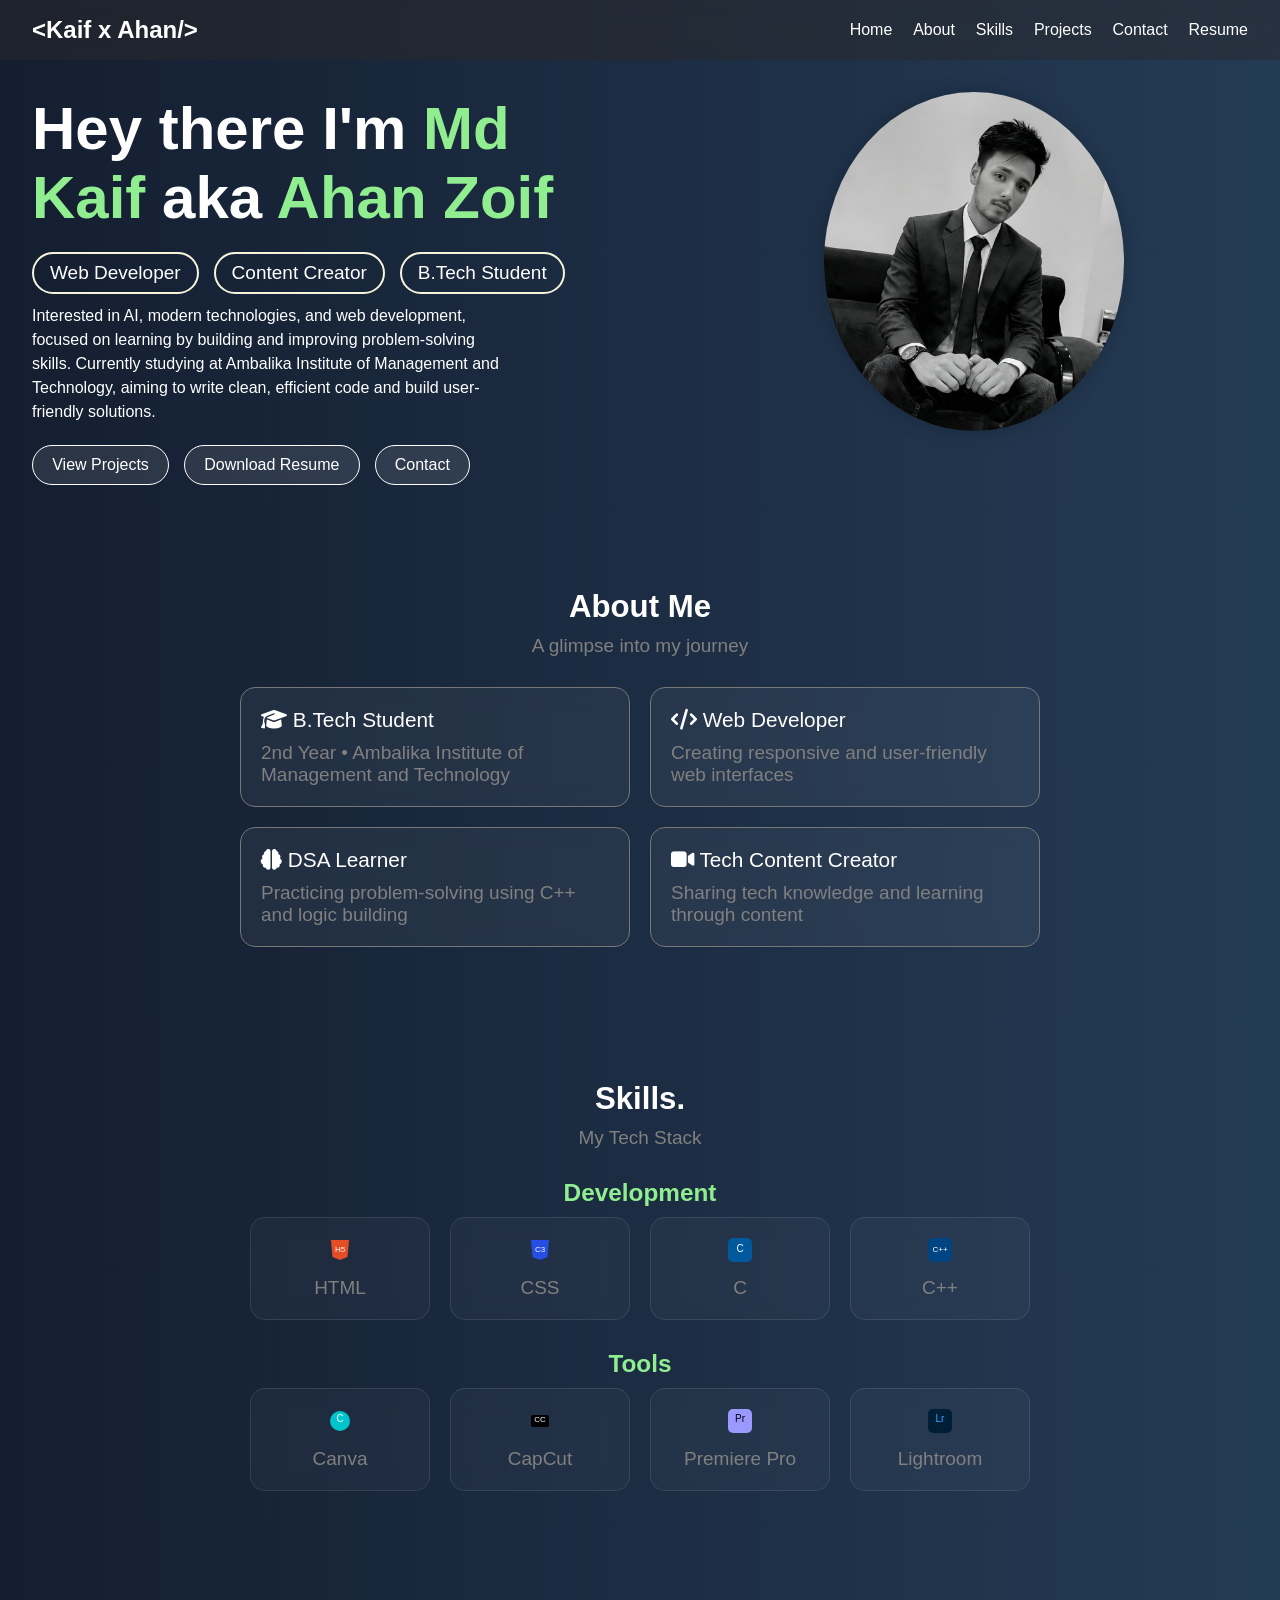
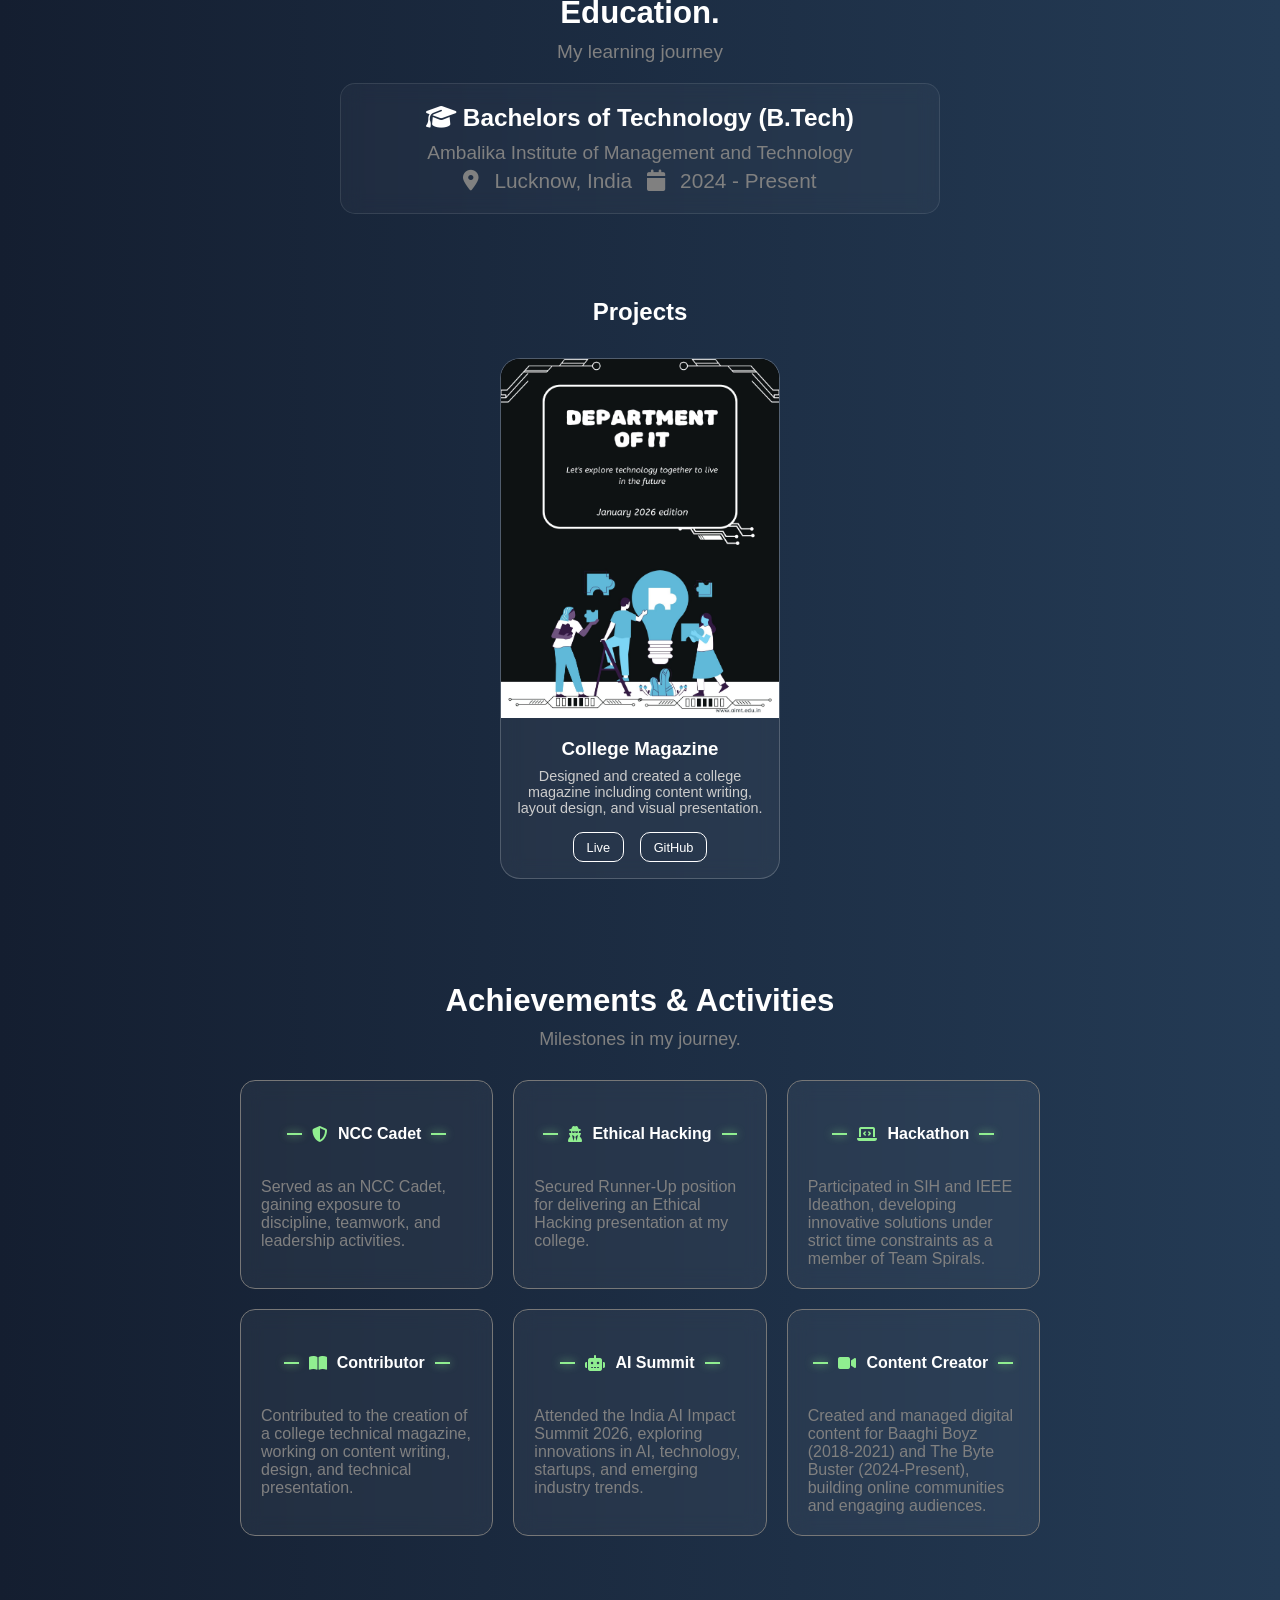
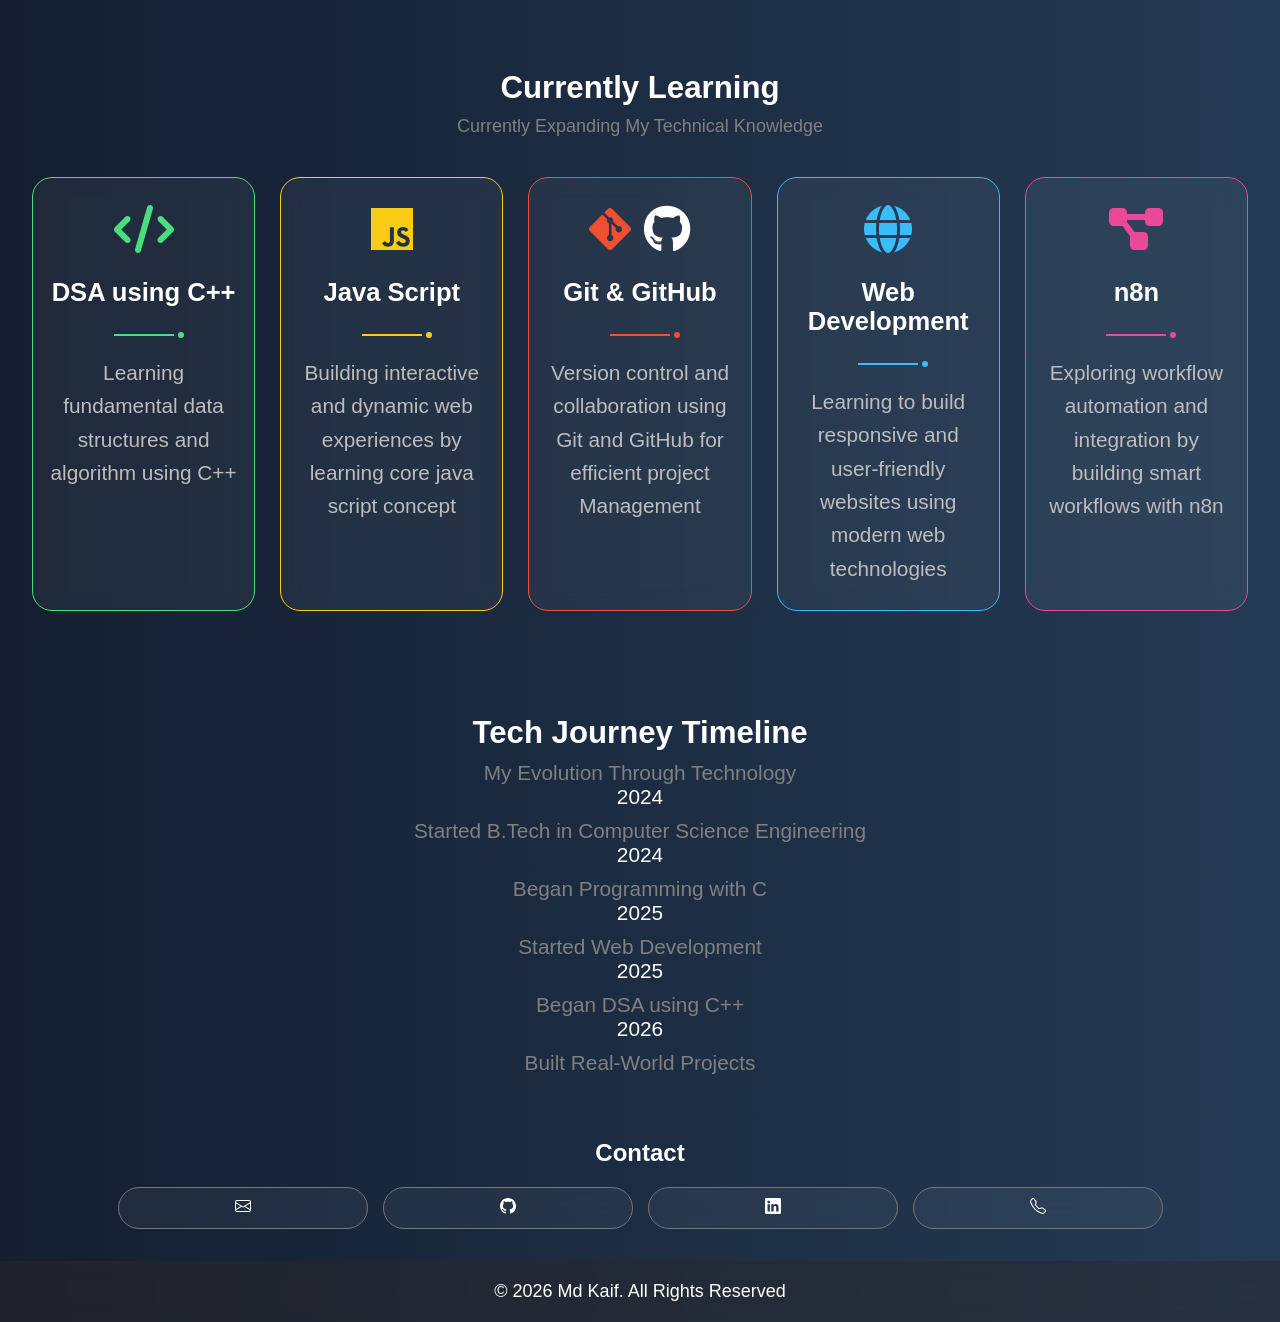
==== portfolio.html @ 7ea794c8 "Add tech journey timeline feature" ====
<!doctype html>
<html lang="en">
  <head>
    <meta charset="UTF-8" />
    <meta name="viewport" content="width=device-width, initial-scale=1.0" />
    <title>My Protfolio</title>
    <link rel="stylesheet" href="portfolio.css" />
    <link
      rel="stylesheet"
      href="https://cdnjs.cloudflare.com/ajax/libs/font-awesome/6.5.0/css/all.min.css"
    />
  </head>
  <body>
    <!-- Header -->
    <header>
      <nav>
        <div class="nav_left">
         <h1>&lt;Kaif x Ahan/&gt;</h1>
        </div>

        <div class="nav_right">
          <a href="#">Home</a>
          <a href="#about">About</a>
          <a href="#skill">Skills</a>
          <a href="#projects">Projects</a>
          <!-- <a href="#certificate">Certification</a> -->
          <a href="#contact">Contact</a>
          <a href="assets/resume.pdf" download="Md_Kaif_Resume">Resume</a>
        </div>
      </nav>
    </header>

    <main>
      <section class="name">
        <div class="leftSection">
          <h1>Hey there I'm <span>Md Kaif</span> aka <span>Ahan Zoif</span></h1>

          <ul class="intrest">
            <li>Web Developer</li>
            <li>
              <a href="https://www.youtube.com/@thebytebusteryt"
                >Content Creator</a
              >
            </li>
            <li><a href="https://www.aimt.edu.in/">B.Tech Student</a></li>
          </ul>

          <p class="summary">
            Interested in AI, modern technologies, and web development, focused
            on learning by building and improving problem-solving skills.
            Currently studying at Ambalika Institute of Management and
            Technology, aiming to write clean, efficient code and build
            user-friendly solutions.
          </p>
        </div>

        <div class="rightSection">
          <img src="assets/profile.jpeg" alt="Md Kaif aka Ahan Zoif" />
        </div>

        <div class="buttonGroup">
          <a href="#projects" class="namebutton">View Projects</a>
          <a
            href="assets/resume.pdf"
            download="Md_Kaif_Resume"
            class="resumebutton"
            >Download Resume</a
          >
          <a href="#contact" class="contactButton">Contact</a>
        </div>
      </section>
    </main>

    <!-- About-->
    <section id="about" class="about">
      <h2>About Me</h2>
      <p>A glimpse into my journey</p>

      <div class="aboutGrid">
        <div class="aboutCard">
          <i class="fas fa-graduation-cap"></i>
          B.Tech Student
          <p>2nd Year • Ambalika Institute of Management and Technology</p>
        </div>
        <div class="aboutCard">
          <i class="fas fa-code"></i>
          Web Developer
          <p>Creating responsive and user-friendly web interfaces</p>
        </div>
        <div class="aboutCard">
          <i class="fas fa-brain"></i>
          DSA Learner
          <p>Practicing problem-solving using C++ and logic building</p>
        </div>
        <div class="aboutCard">
          <i class="fas fa-video"></i>
          Tech Content Creator
          <p>Sharing tech knowledge and learning through content</p>
        </div>
      </div>
    </section>

    <!-- Skills -->
    <section id="skill" class="skill">
      <h2>Skills.</h2>
      <p>My Tech Stack</p>
      <!-- Development -->
      <div class="skillCategory">
        <h3>Development</h3>

        <div class="skill_Container">
          <div class="skillCard">
            <div class="icon">
              <!-- HTML -->
              <svg viewBox="0 0 24 24" width="24" height="24" fill="#E44D26">
                <path d="M3 2l1.5 17L12 22l7.5-3L21 2H3z" />
                <text
                  x="50%"
                  y="60%"
                  text-anchor="middle"
                  fill="white"
                  font-size="8"
                >
                  H5
                </text>
              </svg>
            </div>
            <p>HTML</p>
          </div>
          <div class="skillCard">
            <div class="icon">
              <!-- CSS -->
              <svg viewBox="0 0 24 24" width="24" height="24" fill="#264DE4">
                <path d="M3 2l1.5 17L12 22l7.5-3L21 2H3z" />
                <text
                  x="50%"
                  y="60%"
                  text-anchor="middle"
                  fill="white"
                  font-size="8"
                >
                  C3
                </text>
              </svg>
            </div>
            <p>CSS</p>
          </div>
          <div class="skillCard">
            <div class="icon">
              <!-- C -->
              <svg viewBox="0 0 24 24" width="24" height="24" fill="#00599C">
                <rect width="24" height="24" rx="5" />
                <text
                  x="50%"
                  y="60%"
                  text-anchor="middle"
                  fill="white"
                  font-size="10"
                >
                  C
                </text>
              </svg>
            </div>
            <p>C</p>
          </div>
          <div class="skillCard">
            <div class="icon">
              <!-- C++ -->
              <svg viewBox="0 0 24 24" width="24" height="24" fill="#004482">
                <rect width="24" height="24" rx="5" />
                <text
                  x="50%"
                  y="60%"
                  text-anchor="middle"
                  fill="white"
                  font-size="8"
                >
                  C++
                </text>
              </svg>
            </div>
            <p>C++</p>
          </div>
        </div>
      </div>

      <!-- Tools -->
      <div class="skillCategory">
        <h3>Tools</h3>
        <div class="skill_Container">
          <div class="skillCard">
            <div class="icon">
              <svg width="24" height="24" viewBox="0 0 24 24" fill="#00C4CC">
                <circle cx="12" cy="12" r="10" />
                <text
                  x="50%"
                  y="55%"
                  text-anchor="middle"
                  fill="white"
                  font-size="10"
                  font-family="Arial"
                >
                  C
                </text>
              </svg>
            </div>
            <p>Canva</p>
          </div>
          <div class="skillCard">
            <div class="icon">
              <svg width="24" height="24" viewBox="0 0 24 24" fill="black">
                <rect x="3" y="6" width="18" height="12" rx="2" />
                <text
                  x="50%"
                  y="55%"
                  text-anchor="middle"
                  fill="white"
                  font-size="8"
                >
                  CC
                </text>
              </svg>
            </div>
            <p>CapCut</p>
          </div>
          <div class="skillCard">
            <div class="icon">
              <svg width="24" height="24" viewBox="0 0 24 24" fill="#9999FF">
                <rect width="24" height="24" rx="5" />
                <text
                  x="50%"
                  y="55%"
                  text-anchor="middle"
                  fill="#000"
                  font-size="10"
                >
                  Pr
                </text>
              </svg>
            </div>
            <p>Premiere Pro</p>
          </div>
          <div class="skillCard">
            <div class="icon">
              <svg width="24" height="24" viewBox="0 0 24 24" fill="#001E36">
                <rect width="24" height="24" rx="5" />
                <text
                  x="50%"
                  y="55%"
                  text-anchor="middle"
                  fill="#31A8FF"
                  font-size="10"
                >
                  Lr
                </text>
              </svg>
            </div>
            <p>Lightroom</p>
          </div>
        </div>
      </div>
    </section>

    <!-- Education -->
    <section class="education">
      <h2>Education.</h2>
      <p>My learning journey</p>

      <div class="educationCard">
        <h3>
          <i class="fas fa-graduation-cap"></i> Bachelors of Technology (B.Tech)
        </h3>
        <p>Ambalika Institute of Management and Technology</p>
        <div class="details">
          <i class="fa-solid fa-location-dot"></i> Lucknow, India
          <i class="fa-solid fa-calendar"></i> 2024 - Present
        </div>
      </div>
    </section>

    <!-- Projects -->
    <section id="projects" class="projects">
      <h2>Projects</h2>

      <!-- Project 1 start here.... -->

      <div class="projects_container">
        <div class="project_card">
          <a
            href="https://www.aimt.edu.in/wp-content/uploads/2026/02/tech-it-jan-2026.pdf"
            target="_blank"
          >
            <img src="assets/project1.jpg" alt="project" />
          </a>

          <div class="project_content">
            <h3>College Magazine</h3>

            <p>
              Designed and created a college magazine including content writing,
              layout design, and visual presentation.
            </p>

            <div class="project_buttons">
              <a
                href="https://www.aimt.edu.in/wp-content/uploads/2026/02/tech-it-jan-2026.pdf"
                target="_blank"
                >Live</a
              >
              <a
                href="https://github.com/ahanzoif/it-technical-magazine-jan-2026"
                target="_blank"
                >GitHub</a
              >
            </div>
          </div>
        </div>
      </div>
      <!-- Project 1 end here.... -->
    </section>

    <!-- <section id="certificate" class="certificate"></section> -->

    <!-- Achievements -->
    <section class="achievement">
      <h2>Achievements & Activities</h2>
      <p class="subheading">Milestones in my journey.</p>
      <div class="achievements_grid">
        <div class="achievement_card">
          <div class="achievement_title">
            <i class="fas fa-shield-alt"></i> NCC Cadet
          </div>
          <p>
            Served as an NCC Cadet, gaining exposure to discipline, teamwork,
            and leadership activities.
          </p>
        </div>
        <div class="achievement_card">
          <div class="achievement_title">
            <i class="fas fa-user-secret"></i> Ethical Hacking
          </div>
          <p>
            Secured Runner-Up position for delivering an Ethical Hacking
            presentation at my college.
          </p>
        </div>
        <div class="achievement_card">
          <div class="achievement_title">
            <i class="fas fa-laptop-code"></i> Hackathon
          </div>
          <p>
            Participated in SIH and IEEE Ideathon, developing innovative
            solutions under strict time constraints as a member of Team Spirals.
          </p>
        </div>
        <div class="achievement_card">
          <div class="achievement_title">
            <i class="fas fa-book-open"></i> Contributor
          </div>
          <p>
            Contributed to the creation of a college technical magazine, working
            on content writing, design, and technical presentation.
          </p>
        </div>
        <div class="achievement_card">
          <div class="achievement_title">
            <i class="fas fa-robot"></i> AI Summit
          </div>
          <p>
            Attended the India AI Impact Summit 2026, exploring innovations in
            AI, technology, startups, and emerging industry trends.
          </p>
        </div>
        <div class="achievement_card">
          <div class="achievement_title">
            <i class="fas fa-video"></i> Content Creator
          </div>
          <p>
            Created and managed digital content for Baaghi Boyz (2018-2021) and
            The Byte Buster (2024-Present), building online communities and
            engaging audiences.
          </p>
        </div>
      </div>
    </section>

    <!-- Currently Learning -->
    <section class="currently_learning">
      <h2>Currently Learning</h2>
      <p class="learning">Currently Expanding My Technical Knowledge</p>
      <div class="learning_grid">
        <div class="learning_card cpp">
          <div class="learning_icon cpp">
            <i class="fa-solid fa-code"></i>
          </div>
          <h3>DSA using C++</h3>
          <div class="title_line"></div>
          <p>Learning fundamental data structures and algorithm using C++</p>
        </div>

        <div class="learning_card javascript">
          <div class="learning_icon javascript">
            <i class="fa-brands fa-js"></i>
          </div>
          <h3>Java Script</h3>
          <div class="title_line"></div>
          <p>
            Building interactive and dynamic web experiences by learning core
            java script concept
          </p>
        </div>

        <div class="learning_card git">
          <div class="learning_icon git">
            <i class="fa-brands fa-git-alt"></i>
            <i class="fa-brands fa-github"></i>
          </div>
          <h3>Git & GitHub</h3>
          <div class="title_line"></div>
          <p>
            Version control and collaboration using Git and GitHub for efficient
            project Management
          </p>
        </div>

        <div class="learning_card web">
          <div class="learning_icon web">
            <i class="fa-solid fa-globe"></i>
          </div>
          <h3>Web Development</h3>
          <div class="title_line"></div>
          <p>
            Learning to build responsive and user-friendly websites using modern
            web technologies
          </p>
        </div>

        <div class="learning_card n8n">
          <div class="learning_icon n8n">
            <i class="fa-solid fa-diagram-project"></i>
          </div>
          <h3>n8n</h3>
          <div class="title_line"></div>
          <p>
            Exploring workflow automation and integration by building smart
            workflows with n8n
          </p>
        </div>
      </div>
    </section>

    <!-- Tech Journey Timeline -->
     <section class="timeline">
      <h2>Tech Journey Timeline</h2>
      <p>My Evolution Through Technology</p>
      <div class="timeline_grid">
      <div class="timeline_item">
        <span>2024</span>
        <p>Started B.Tech in Computer Science Engineering</p>
      </div>
      <div class="timeline_item">
        <span>2024</span>
        <p>Began Programming with C</p>
      </div>
      <div class="timeline_item">
        <span>2025</span>
        <p>Started Web Development</p>
      </div>
      <div class="timeline_item">
        <span>2025</span>
        <p>Began DSA using C++</p>
      </div>
      <div class="timeline_item">
        <span>2026</span>
        <p>Built Real-World Projects</p>
      </div>
      
      </div>
     </section>

    <!-- Contact -->
    <section id="contact" class="contact">
      <h2>Contact</h2>

      <div class="contactContainer">
        <a href="mailto:kaifmd9006@gmail.com" class="contactItem">
          <svg
            xmlns="http://www.w3.org/2000/svg"
            width="16"
            height="16"
            fill="currentColor"
            class="bi bi-envelope"
            viewBox="0 0 16 16"
          >
            <path
              d="M0 4a2 2 0 0 1 2-2h12a2 2 0 0 1 2 2v8a2 2 0 0 1-2 2H2a2 2 0 0 1-2-2zm2-1a1 1 0 0 0-1 1v.217l7 4.2 7-4.2V4a1 1 0 0 0-1-1zm13 2.383-4.708 2.825L15 11.105zm-.034 6.876-5.64-3.471L8 9.583l-1.326-.795-5.64 3.47A1 1 0 0 0 2 13h12a1 1 0 0 0 .966-.741M1 11.105l4.708-2.897L1 5.383z"
            />
          </svg>
        </a>

        <a
          href="https://github.com/ahanzoif"
          target="_blank"
          class="contactItem"
        >
          <svg
            xmlns="http://www.w3.org/2000/svg"
            width="16"
            height="16"
            fill="currentColor"
            class="bi bi-github"
            viewBox="0 0 16 16"
          >
            <path
              d="M8 0C3.58 0 0 3.58 0 8c0 3.54 2.29 6.53 5.47 7.59.4.07.55-.17.55-.38 0-.19-.01-.82-.01-1.49-2.01.37-2.53-.49-2.69-.94-.09-.23-.48-.94-.82-1.13-.28-.15-.68-.52-.01-.53.63-.01 1.08.58 1.23.82.72 1.21 1.87.87 2.33.66.07-.52.28-.87.51-1.07-1.78-.2-3.64-.89-3.64-3.95 0-.87.31-1.59.82-2.15-.08-.2-.36-1.02.08-2.12 0 0 .67-.21 2.2.82.64-.18 1.32-.27 2-.27s1.36.09 2 .27c1.53-1.04 2.2-.82 2.2-.82.44 1.1.16 1.92.08 2.12.51.56.82 1.27.82 2.15 0 3.07-1.87 3.75-3.65 3.95.29.25.54.73.54 1.48 0 1.07-.01 1.93-.01 2.2 0 .21.15.46.55.38A8.01 8.01 0 0 0 16 8c0-4.42-3.58-8-8-8"
            />
          </svg>
        </a>

        <a
          href="https://www.linkedin.com/in/mdkaif/"
          target="_blank"
          class="contactItem"
        >
          <svg
            xmlns="http://www.w3.org/2000/svg"
            width="16"
            height="16"
            fill="currentColor"
            class="bi bi-linkedin"
            viewBox="0 0 16 16"
          >
            <path
              d="M0 1.146C0 .513.526 0 1.175 0h13.65C15.474 0 16 .513 16 1.146v13.708c0 .633-.526 1.146-1.175 1.146H1.175C.526 16 0 15.487 0 14.854zm4.943 12.248V6.169H2.542v7.225zm-1.2-8.212c.837 0 1.358-.554 1.358-1.248-.015-.709-.52-1.248-1.342-1.248S2.4 3.226 2.4 3.934c0 .694.521 1.248 1.327 1.248zm4.908 8.212V9.359c0-.216.016-.432.08-.586.173-.431.568-.878 1.232-.878.869 0 1.216.662 1.216 1.634v3.865h2.401V9.25c0-2.22-1.184-3.252-2.764-3.252-1.274 0-1.845.7-2.165 1.193v.025h-.016l.016-.025V6.169h-2.4c.03.678 0 7.225 0 7.225z"
            />
          </svg>
        </a>

        <a href="tel:7050246268" class="contactItem">
          <svg
            xmlns="http://www.w3.org/2000/svg"
            width="16"
            height="16"
            fill="currentColor"
            class="bi bi-telephone"
            viewBox="0 0 16 16"
          >
            <path
              d="M3.654 1.328a.678.678 0 0 0-1.015-.063L1.605 2.3c-.483.484-.661 1.169-.45 1.77a17.6 17.6 0 0 0 4.168 6.608 17.6 17.6 0 0 0 6.608 4.168c.601.211 1.286.033 1.77-.45l1.034-1.034a.678.678 0 0 0-.063-1.015l-2.307-1.794a.68.68 0 0 0-.58-.122l-2.19.547a1.75 1.75 0 0 1-1.657-.459L5.482 8.062a1.75 1.75 0 0 1-.46-1.657l.548-2.19a.68.68 0 0 0-.122-.58zM1.884.511a1.745 1.745 0 0 1 2.612.163L6.29 2.98c.329.423.445.974.315 1.494l-.547 2.19a.68.68 0 0 0 .178.643l2.457 2.457a.68.68 0 0 0 .644.178l2.189-.547a1.75 1.75 0 0 1 1.494.315l2.306 1.794c.829.645.905 1.87.163 2.611l-1.034 1.034c-.74.74-1.846 1.065-2.877.702a18.6 18.6 0 0 1-7.01-4.42 18.6 18.6 0 0 1-4.42-7.009c-.362-1.03-.037-2.137.703-2.877z"
            />
          </svg>
        </a>
      </div>
    </section>

    <!-- Footer -->
    <footer>
      <p>&copy; 2026 Md Kaif. All Rights Reserved</p>
      <!-- <p>Built with HTML, CSS & JavaScript</p> -->
    </footer>
  </body>
</html>
---- portfolio.css ----
* {
  margin: 0;
  padding: 0;
  box-sizing: border-box;
}

html {
  scroll-behavior: smooth;
}

body {
  background: linear-gradient(to right, #141e30, #243b55);
  color: white;
  font-family: Arial, sans-serif;
}

/* Header */
header {
  padding: 1rem 2rem;
  position: sticky;
  top: 0;
  z-index: 1000;
  background: rgba(42, 41, 43, 0.5);
  backdrop-filter: blur(10px);
}

nav {
  display: flex;
  justify-content: space-between;
  align-items: center;
}

.nav_right {
  display: flex;
  gap: 1.3rem;
}

.name {
  display: flex;
  flex-wrap: wrap;
  justify-content: space-between;
  align-items: center;
}

.leftSection,
.rightSection {
  width: 45%;
}

.leftSection {
  font-size: 2.5rem;
  display: flex;
  flex-direction: column;
  align-items: flex-start;
  text-align: left;
}

.leftSection span {
  color: lightgreen;
}

.intrest {
  margin-top: 20px;
  padding: 0;
  list-style: none;
  display: flex;
  gap: 15px;
}

.intrest li a {
  text-decoration: none;
  color: white; /* optional, warna blue dikhega */
}
.intrest li {
  border: 2px solid beige;
  border-radius: 30px;
  justify-content: center;
  align-items: center;
  font-size: 19px;
  white-space: nowrap;
  padding: 8px 16px;
  cursor: pointer;
}

.intrest li:hover {
  transform: scale(1.1);
  background: rgba(0, 245, 212, 0.08); /* light glass effect */
  backdrop-filter: blur(10px);
  box-shadow:
    0 0 10px rgba(0, 245, 212, 0.4),
    inset 0 0 10px rgba(0, 245, 212, 0.2);
  color: #e6ffff;
  transition: 0.3s;
}

.rightSection img {
  height: auto;
  width: 100%;
  max-width: 300px;
  border-radius: 50%;
  object-fit: cover;
  box-shadow: 0 0 20px rgba(0, 0, 0, 0.2);
  transition: 0.3s;
  transition:
    transform 0.4s ease,
    box-shadow 0.4s ease;
  cursor: pointer;
}

.rightSection:hover img {
  transform: scale(1.05);
  box-shadow: 0 0 30px rgba(0, 245, 212, 0.5);
}

.rightSection:hover {
  transform: translateY(-10px) scale(1.03);
}

.summary {
  margin: 10px 0;
  font-size: 1rem;
  line-height: 1.5;
  max-width: 480px;
}

nav h1 {
  font-size: 1.5rem;
}

nav a {
  text-decoration: none;
  color: white;
  transition: 0.2s;
}

nav a:hover {
  transform: scale(1.1);
  background: rgba(0, 245, 212, 0.08); /* light glass effect */
  backdrop-filter: blur(10px);
  box-shadow:
    0 0 10px rgba(0, 245, 212, 0.4),
    inset 0 0 10px rgba(0, 245, 212, 0.2);
  color: #e6ffff;
  transition: 0.3s;
}

.namebutton {
  padding: 0.6rem 1.2rem;
  border-radius: 20px;
  border: 1px solid white;
  background: rgba(255, 255, 255, 0.1);
  backdrop-filter: blur(10px);
  color: white;
  cursor: pointer;
  transition: 0.3s;
  text-decoration: none;
}

.namebutton:hover {
  transform: scale(1.1);
  background: rgba(0, 245, 212, 0.08); /* light glass effect */
  backdrop-filter: blur(10px);
  box-shadow:
    0 0 10px rgba(0, 245, 212, 0.4),
    inset 0 0 10px rgba(0, 245, 212, 0.2);
  color: #e6ffff;
  transition: 0.3s;
}

.buttonGroup {
  display: flex;
  justify-content: flex-start;
  gap: 15px;
  margin-top: 10px;
}

/* Resume */

.resumebutton {
  padding: 0.6rem 1.2rem;
  border-radius: 20px;
  border: 1px solid white;
  background: rgba(255, 255, 255, 0.1);
  backdrop-filter: blur(10px);
  color: white;
  cursor: pointer;
  transition: 0.3s;
  text-decoration: none;
}

.resumebutton:hover {
  transform: scale(1.1);
  background: rgba(0, 245, 212, 0.08); /* light glass effect */
  backdrop-filter: blur(10px);
  box-shadow:
    0 0 10px rgba(0, 245, 212, 0.4),
    inset 0 0 10px rgba(0, 245, 212, 0.2);
  color: #e6ffff;
  transition: 0.3s;
}

.contactButton {
  padding: 0.6rem 1.2rem;
  border-radius: 20px;
  border: 1px solid white;
  background: rgba(255, 255, 255, 0.1);
  backdrop-filter: blur(10px);
  color: white;
  cursor: pointer;
  transition: 0.3s;
  text-decoration: none;
}

.contactButton:hover {
  transform: scale(1.1);
  background: rgba(0, 245, 212, 0.08); /* light glass effect */
  backdrop-filter: blur(10px);
  box-shadow:
    0 0 10px rgba(0, 245, 212, 0.4),
    inset 0 0 10px rgba(0, 245, 212, 0.2);
  color: #e6ffff;
  transition: 0.3s;
}

/* Sections */
section {
  padding: 2rem 2rem;
  text-align: center;
}

/* About */

.about {
  margin-top: 40px;
  font-size: 1.3rem;
}

.about p {
  margin-top: 10px;
  color: gray;
  font-size: 19px;
}

.aboutGrid {
  display: grid;
  grid-template-columns: repeat(2, 1fr); /* 2 cards per row */
  gap: 20px;
  max-width: 800px; /* overall width control */
  margin: 30px auto;
  cursor: pointer;
}

.aboutCard {
  padding: 20px;
  border-radius: 15px;
  border: 1px solid #777;
  background: rgba(255, 255, 255, 0.05);
  backdrop-filter: blur(10px);
  text-align: left;
  transition: 0.3s;
}

.aboutCard:hover {
  transform: scale(1.02);
  box-shadow: 0 0 15px rgba(0, 245, 212, 0.4);
}

/* Skills */

.skill {
  margin-top: 40px;
  font-size: 1.3rem;
}

.skill p {
  margin-top: 10px;
  color: gray;
  font-size: 19px;
}

.skillCategory {
  margin-top: 30px;
}

.skillCategory h3 {
  margin-top: 10px;
  margin-bottom: 10px;
  color: lightgreen;
}

.skill_Container {
  margin: 25x;
  display: grid;
  grid-template-columns: repeat(auto-fit, minmax(140px, 180px));
  justify-content: center;
  gap: 20px;
  cursor: pointer;
}

.skillCard {
  padding: 20px;
  border-radius: 15px;
  border: 1px solid rgba(255, 255, 255, 0.1);
  background: rgba(255, 255, 255, 0.03);
  backdrop-filter: blur(10px);
  text-align: center;
  transition: 0.3s;
}

.skillCard:hover {
  transform: translateY(-5px);
  box-shadow: 0 0 20px rgba(0, 245, 212, 0.3);
}

/* Education */
.education {
  margin-top: 40px;
  font-size: 1.3rem;
}

.education p {
  margin-top: 10px;
  color: gray;
  font-size: 19px;
}

.educationCard .details {
  margin-top: 5px;
  display: flex;
  justify-content: center;
  align-items: center;
  gap: 15px;
  color: gray;
}

.educationCard {
  width: 60%;
  max-width: 600px;
  margin: 20px auto;
  padding: 20px;
  border-radius: 15px;
  border: 1px solid rgba(255, 255, 255, 0.1);
  background: rgba(255, 255, 255, 0.03);
  backdrop-filter: blur(10px);
  text-align: center;
  transition: 0.3s;
}

.educationCard:hover {
  transform: translateY(-5px);
  box-shadow: 0 0 20px rgba(0, 245, 212, 0.3);
  cursor: pointer;
}

/* Projects */
.projects {
  display: flex;
  flex-direction: column;
  align-items: center;
}

.projects_container {
  margin-top: 2rem;
  display: flex;
  gap: 2rem;
  flex-wrap: wrap;
  justify-content: center;
}

.project_card {
  width: 280px;
  border-radius: 20px;
  overflow: hidden;
  border: 1px solid rgba(255, 255, 255, 0.2);
  background: rgba(255, 255, 255, 0.05);
  backdrop-filter: blur(10px);
  transition: 0.3s;
}

.project_card:hover {
  transform: translateY(-10px) scale(1.03);
}

.project_card img {
  width: 100%;
  height: auto;
  object-fit: contain;
  background-color: #000;
}

.project_content {
  padding: 1rem;
}

.project_content h3 {
  margin-bottom: 0.5rem;
}

.project_content p {
  font-size: 0.9rem;
  color: #ccc;
}

.project_buttons {
  margin-top: 1rem;
  display: flex;
  gap: 1rem;
  justify-content: center;
}

.project_buttons a {
  text-decoration: none;
  padding: 0.4rem 0.8rem;
  border: 1px solid white;
  border-radius: 10px;
  color: white;
  font-size: 0.8rem;
  transition: 0.2s;
}

.project_buttons a:hover {
  background: white;
  color: black;
}

/* Contact */
.contactContainer {
  margin-top: 20px;
  display: flex;
  flex-direction: row;
  gap: 15px;
  justify-content: center;
  align-items: center;
}

.contactItem {
  text-decoration: none;
  color: white;
  border: 1px solid #777;
  padding: 10px 20px;
  border-radius: 25px;
  width: 250px;
  text-align: center;
  transition: 0.3s;
  backdrop-filter: blur(10px);
  background: rgba(255, 255, 255, 0.05);
}

.contactItem:hover {
  transform: scale(1.1);
  background: rgba(0, 245, 212, 0.08); /* light glass effect */
  backdrop-filter: blur(10px);

  box-shadow:
    0 0 10px rgba(0, 245, 212, 0.4),
    inset 0 0 10px rgba(0, 245, 212, 0.2);
  color: #e6ffff;
  transition: 0.3s;
}

/* Achievement */
.achievement {
  margin-top: 40px;
  font-size: 1.3rem;
}
.subheading {
  margin-top: 10px;
  color: gray;
  font-size: 18px;
}
.achievement_card p {
  margin-top: 10px;
  color: gray;
  font-size: 16px;
}

.achievements_grid {
  display: grid;
  grid-template-columns: repeat(3, 1fr);
  gap: 20px;
  max-width: 800px;
  margin: 30px auto;
  cursor: pointer;
}
.achievement_title {
  font-size: 1rem;
  font-weight: 600;
  margin-bottom: 12px;
  display: flex;
  justify-content: center;
  align-items: center;
  gap: 10px;
  text-align: center;
  min-height: 65px;
}

.achievement_title i {
  color: lightgreen;
  /* margin-right: 5px; */
}

.achievement_title::before,
.achievement_title::after {
  content: "";
  width: 15px;
  height: 2px;
  background: lightgreen;
  box-shadow: 0 0 8px rgba(144, 238, 144, 0.8);
}

.achievement_card {
  padding: 20px;
  border-radius: 15px;
  border: 1px solid #777;
  background: rgba(255, 255, 255, 0.05);
  backdrop-filter: blur(10px);
  text-align: left;
  transition: 0.3s;
}

.achievement_card:hover {
  transform: scale(1.02);
  box-shadow: 0 0 15px rgba(0, 245, 212, 0.4);
}

/* Currently Learning */
.currently_learning {
  margin-top: 40px;
  font-size: 1.3rem;
}

.learning_grid {
  display: grid;
  grid-template-columns: repeat(5, 1fr);
  gap: 25px;
  margin-top: 40px;
  cursor: pointer;
}
.learning_card {
  padding: 25px 15px;
  border-radius: 20px;
  min-height: 380px;
  background: rgba(255, 255, 255, 0.05);
  backdrop-filter: blur(10px);
  border: 1px solid rgba(255, 255, 255, 0.15);
  text-align: center;
  transition: 0.3s;
  display: flex;
  flex-direction: column;
  align-items: center;
}
.learning_card:hover {
  transform: translateY(-10px);
  box-shadow: 0 0 20px rgba(0, 245, 212, 0.3);
}
.learning{
  margin-top: 10px;
  color: gray;
  font-size: 18px;
}
.learning_icon {
  font-size: 3rem;
  margin-bottom: 20px;
}

.learning_card h3 {
  margin-bottom: 15px;
  font-size: 1.6rem;
}
.learning_card p {
  color: #bdbdbd;
  line-height: 1.6;
}
.learning_card.cpp {
  border-color: #4ade80;
}

.learning_card.javascript {
  border-color: #facc15;
}
.learning_card.git {
  border-color: #F05032;
}
.learning_card.web {
  border-color: #38bdf8;
}
.learning_card.n8n {
  border-color: #ec4899;
}
.title_line {
  width: 60px;
  height: 2px;
  margin: 12px auto 20px;
  position: relative;
  background: currentColor;
}

.title_line::after {
  content: "";
  width: 6px;
  height: 6px;
  border-radius: 50%;
  background: currentColor;
  position: absolute;
  right: -10px;
  top: -2px;
}
.cpp .title_line {
  color: #4ade80;
}

.javascript .title_line {
  color: #facc15;
}

.git .title_line {
  color: #F05032;
}

.web .title_line {
  color: #38bdf8;
}

.n8n .title_line {
  color: #ec4899;
}
.learning_icon.cpp {
  color: #4ade80;
}
.learning_icon.javascript {
  color: #facc15;
}
.learning_icon.git {
  color: #F05032;
}
.fa-github {
  color: #FFFFFF; 
}
.learning_icon.web {
  color: #38bdf8;
}
.learning_icon.n8n {
  color: #ec4899;
}

/* Tech Journey Timeline  */
.timeline{
font-size: 1.3rem;
margin-top: 40px;
}
.timeline p{
  color: gray;
  margin-top: 10px;
}

/* Footer */
footer p {
  text-align: center;
  padding: 20px;
  background: rgba(42, 41, 43, 0.5);
  backdrop-filter: blur(10px);
  font-size: 18px;
}
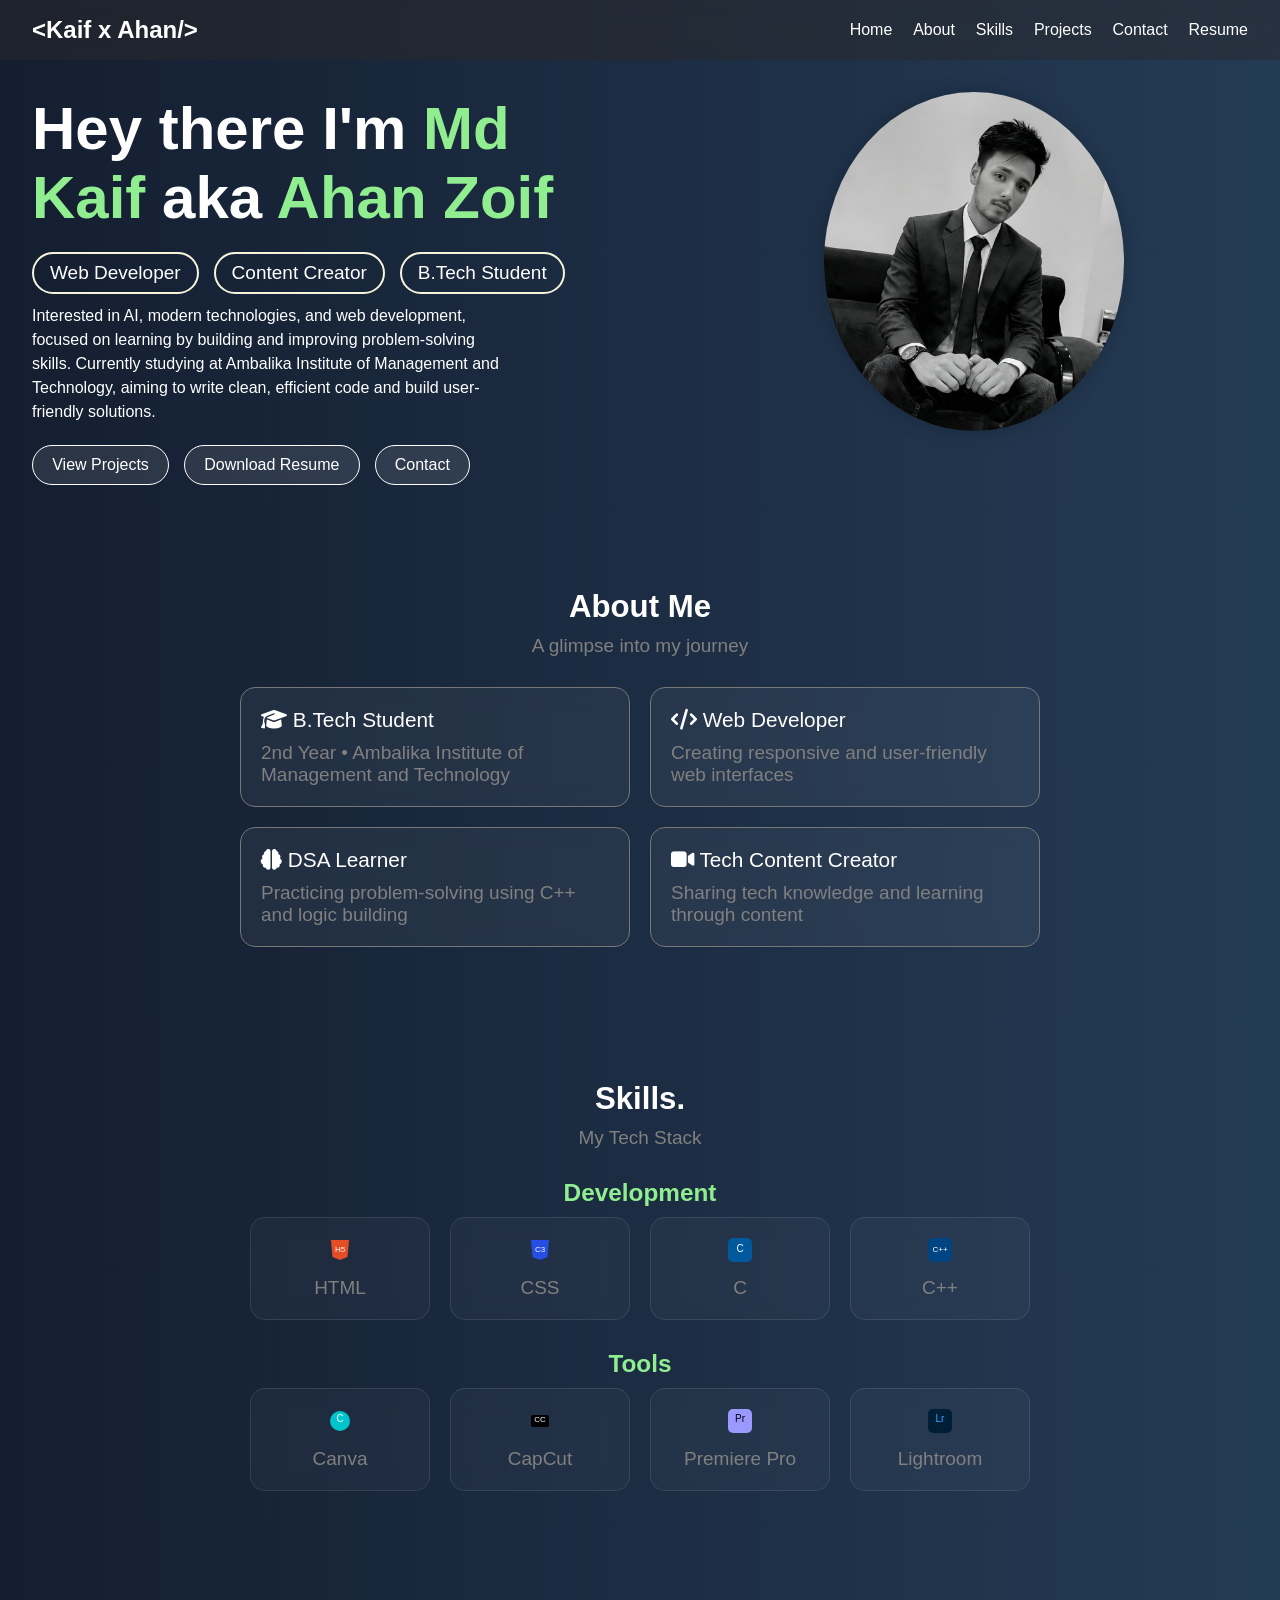
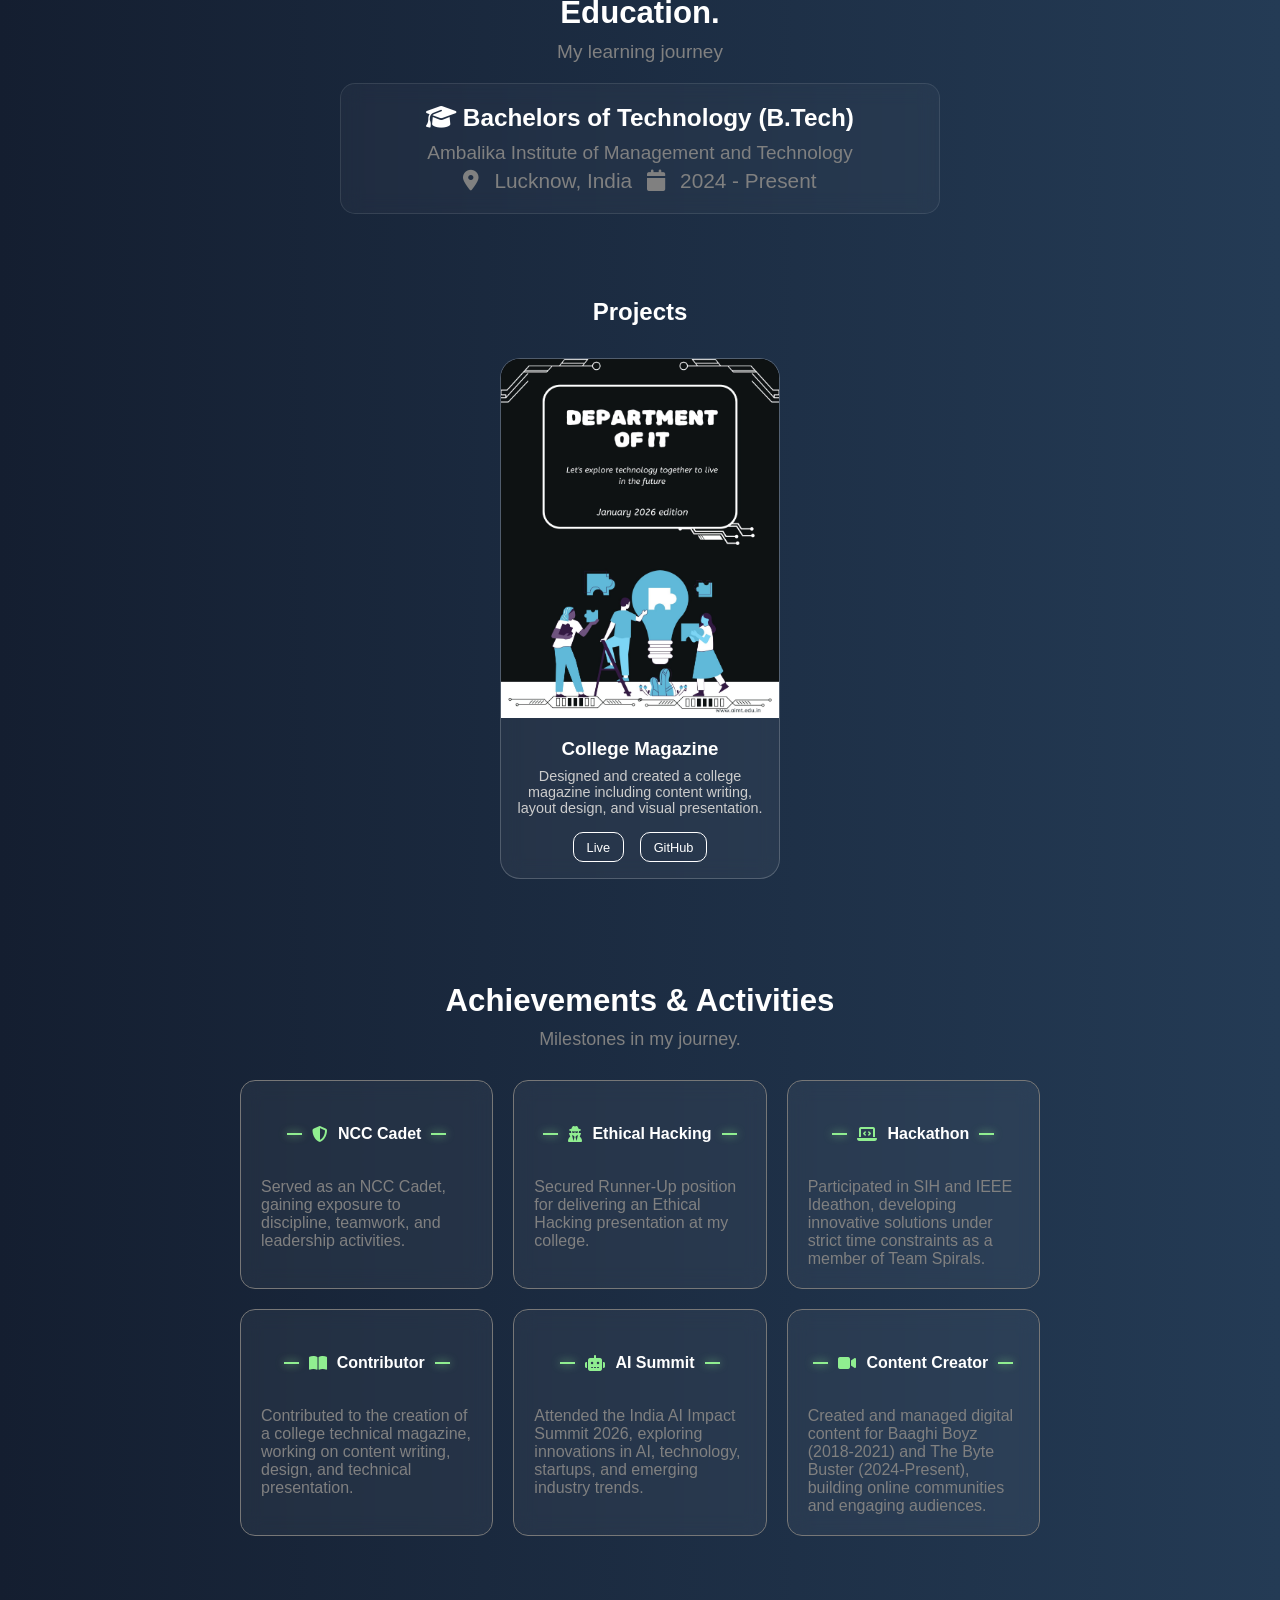
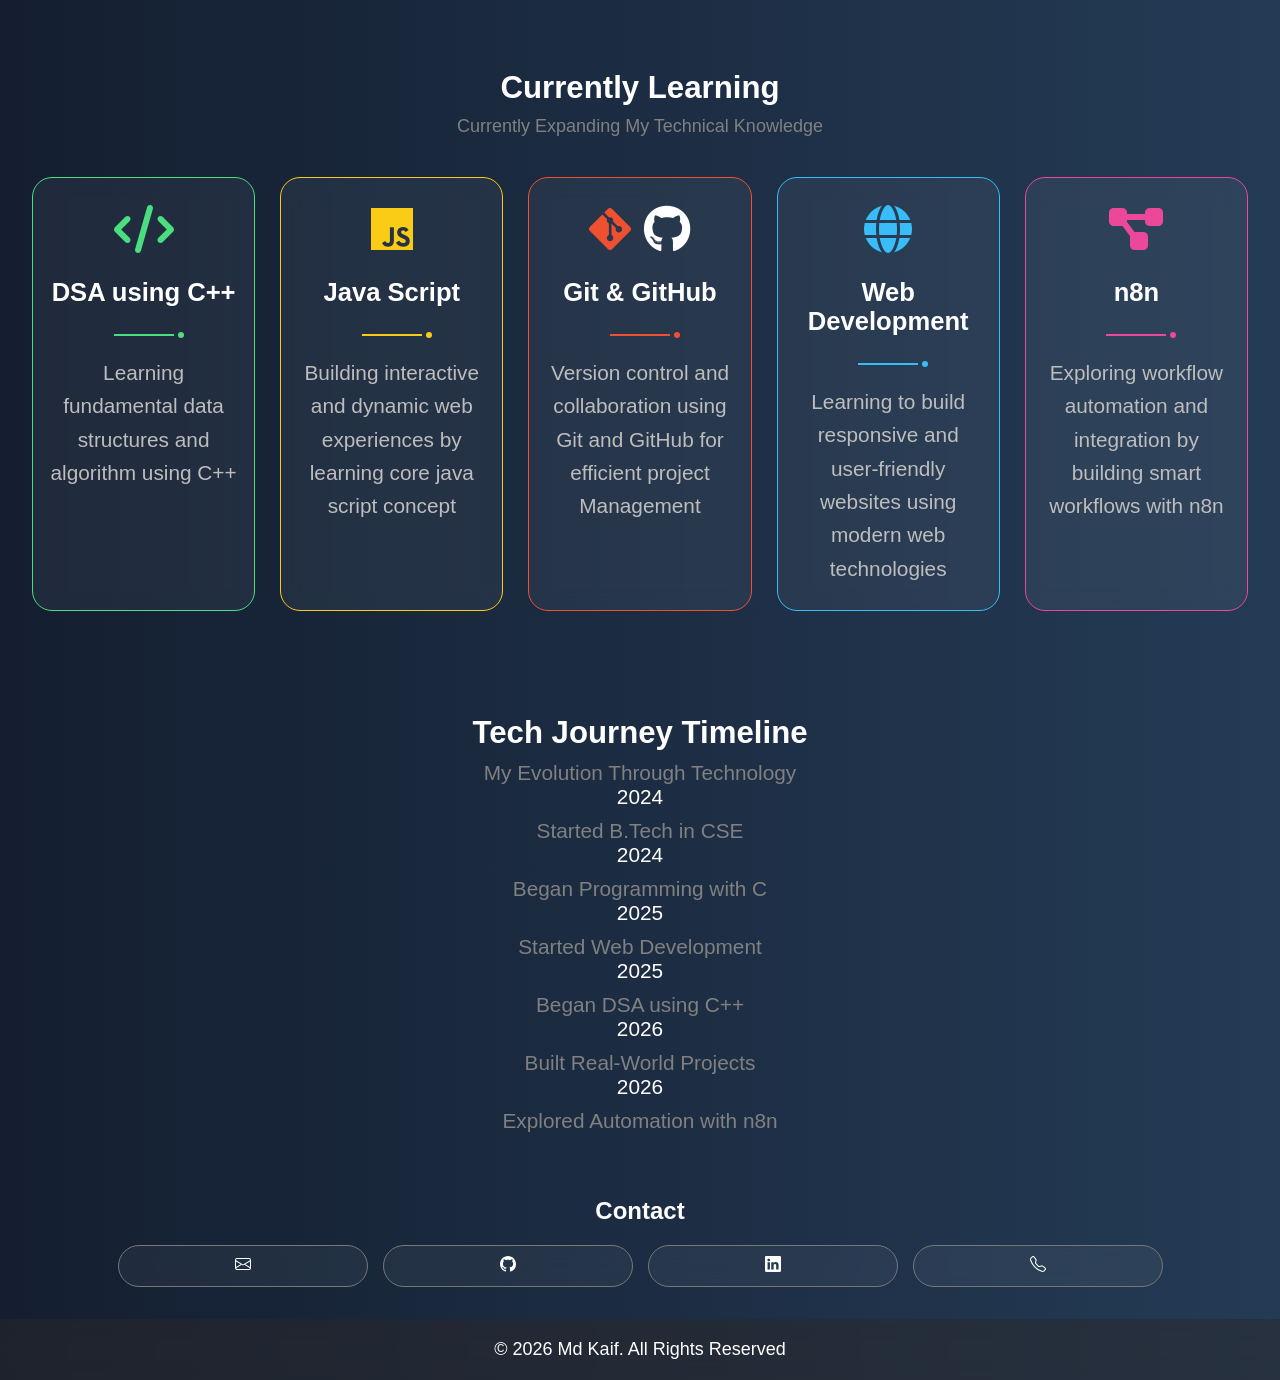
==== commit d8d4f915: "Update Code" ====
--- a/portfolio.html
+++ b/portfolio.html
@@ -15,7 +15,7 @@
     <header>
       <nav>
         <div class="nav_left">
-         <h1>&lt;Kaif x Ahan/&gt;</h1>
+          <h1>&lt;Kaif x Ahan/&gt;</h1>
         </div>
 
         <div class="nav_right">
@@ -450,33 +450,54 @@
     </section>
 
     <!-- Tech Journey Timeline -->
-     <section class="timeline">
+    <section class="timeline">
       <h2>Tech Journey Timeline</h2>
       <p>My Evolution Through Technology</p>
       <div class="timeline_grid">
-      <div class="timeline_item">
-        <span>2024</span>
-        <p>Started B.Tech in Computer Science Engineering</p>
-      </div>
-      <div class="timeline_item">
-        <span>2024</span>
-        <p>Began Programming with C</p>
-      </div>
-      <div class="timeline_item">
-        <span>2025</span>
-        <p>Started Web Development</p>
-      </div>
-      <div class="timeline_item">
-        <span>2025</span>
-        <p>Began DSA using C++</p>
-      </div>
-      <div class="timeline_item">
-        <span>2026</span>
-        <p>Built Real-World Projects</p>
-      </div>
-      
-      </div>
-     </section>
+
+        <div class="timeline_item left">
+          <div class="timeline_card">
+            <span>2024</span>
+            <p>Started B.Tech in CSE</p>
+          </div>
+        </div>
+
+        <div class="timeline_item right">
+          <div class="timeline_card">
+            <span>2024</span>
+            <p>Began Programming with C</p>
+          </div>
+        </div>
+
+        <div class="timeline_item left">
+          <div class="timeline_card">
+            <span>2025</span>
+            <p>Started Web Development</p>
+          </div>
+        </div>
+
+        <div class="timeline_item right">
+          <div class="timeline_card">
+            <span>2025</span>
+            <p>Began DSA using C++</p>
+          </div>
+        </div>
+
+        <div class="timeline_item left">
+          <div class="timeline_card">
+            <span>2026</span>
+            <p>Built Real-World Projects</p>
+          </div>
+        </div>
+
+        <div class="timeline_item right">
+          <div class="timeline_card">
+            <span>2026</span>
+            <p>Explored Automation with n8n</p>
+          </div>
+        </div>
+      </div>
+    </section>
 
     <!-- Contact -->
     <section id="contact" class="contact">
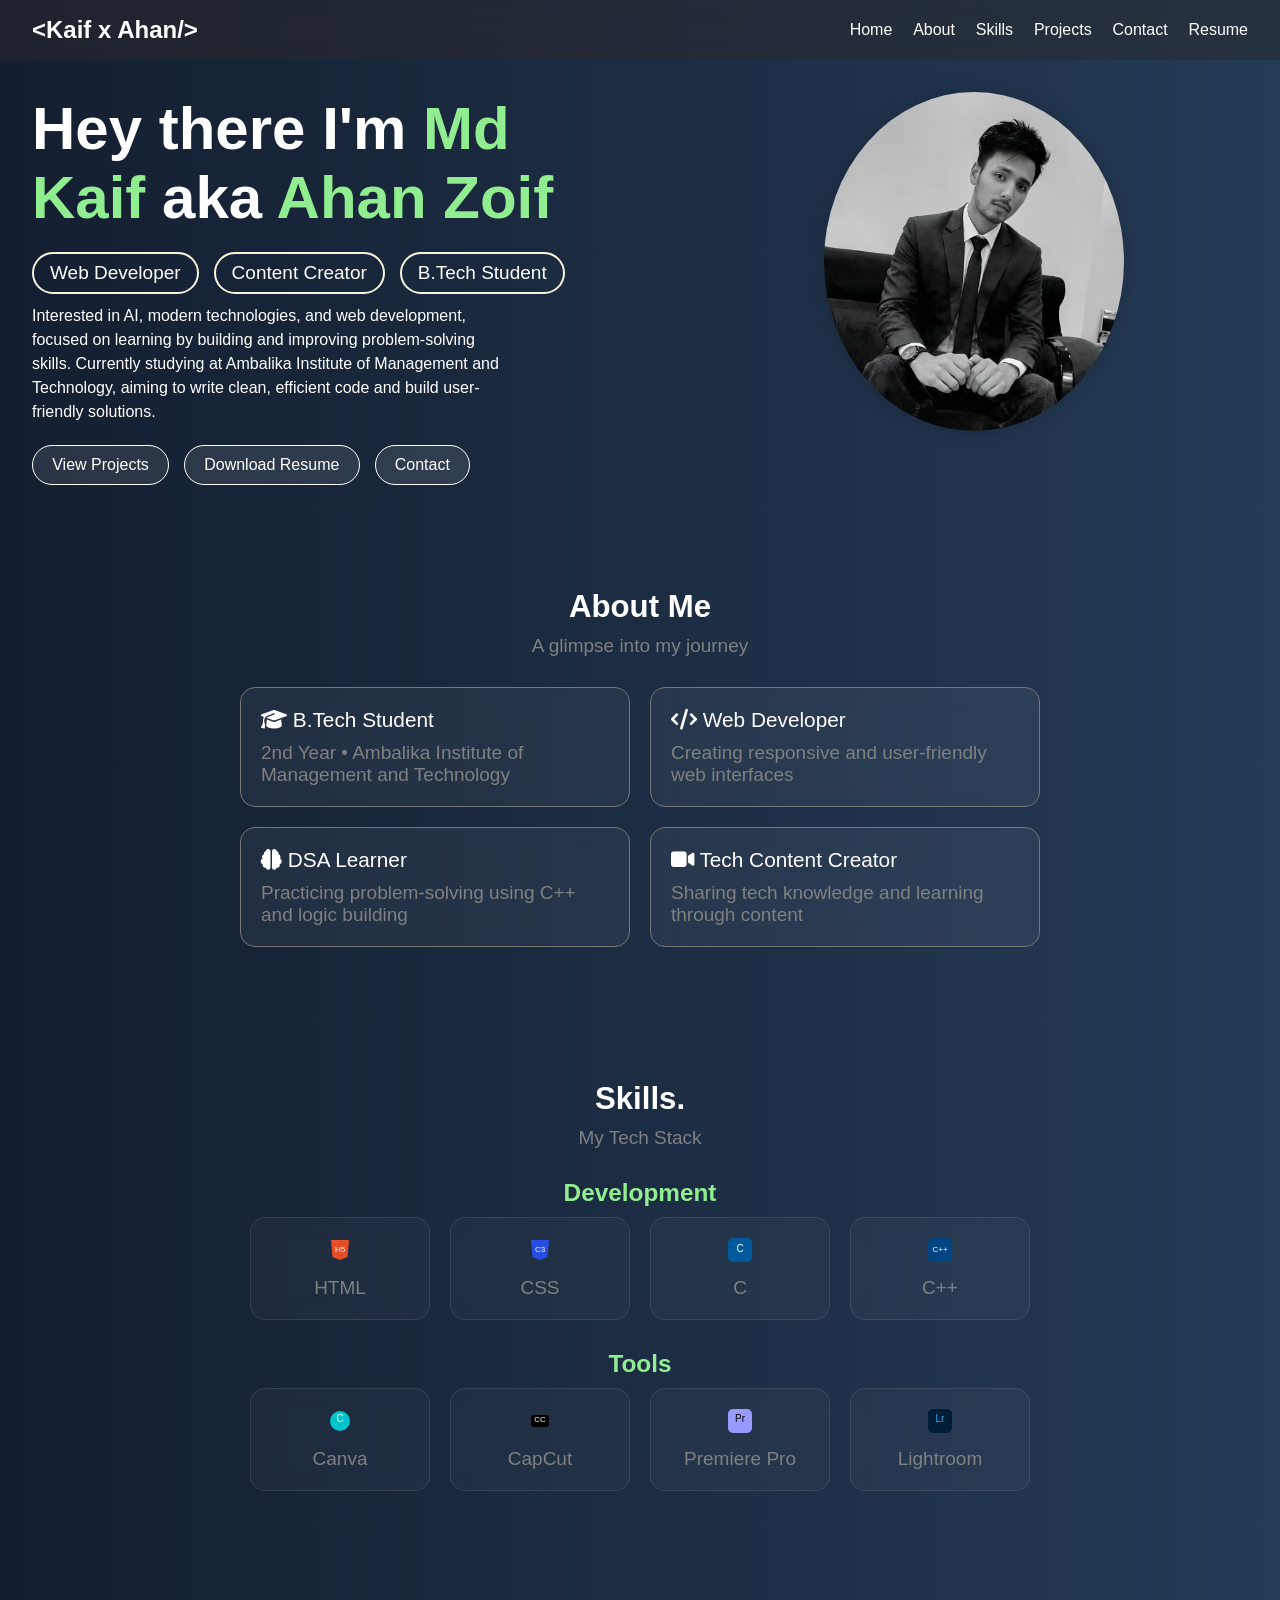
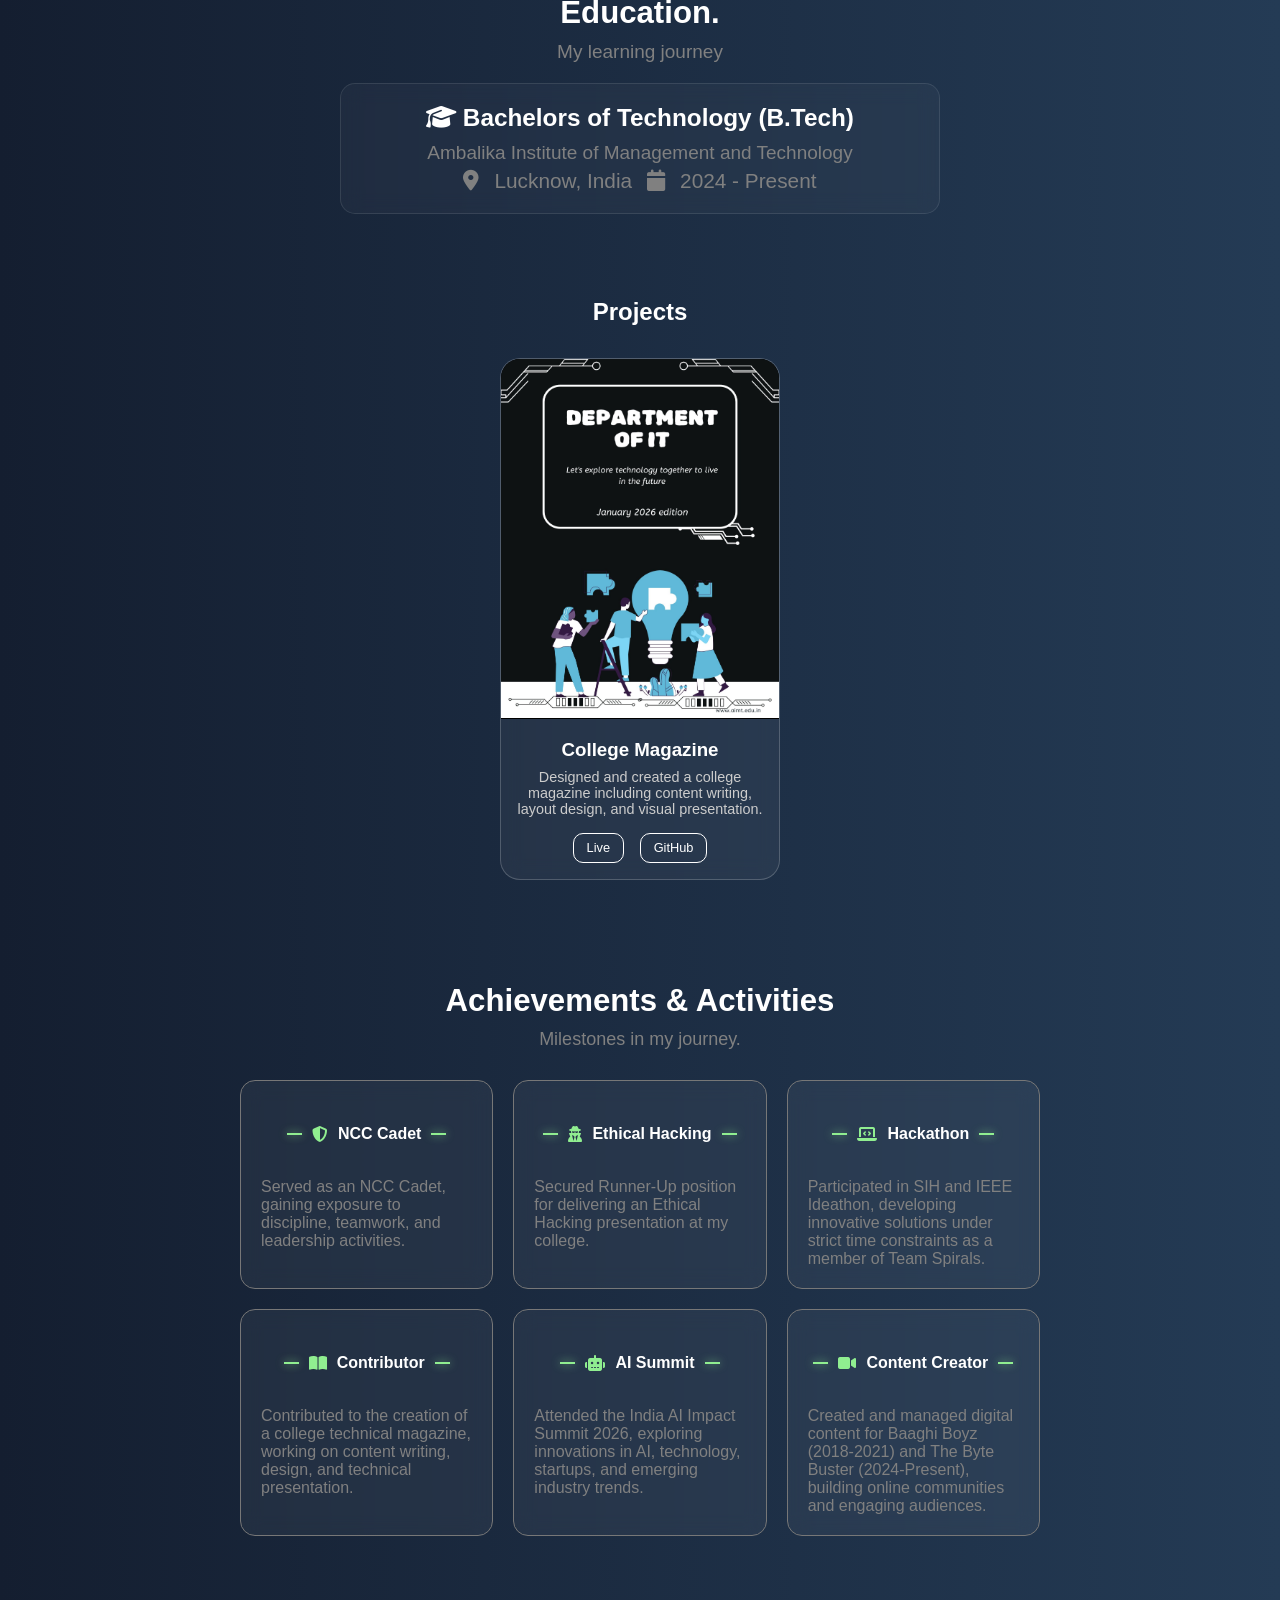
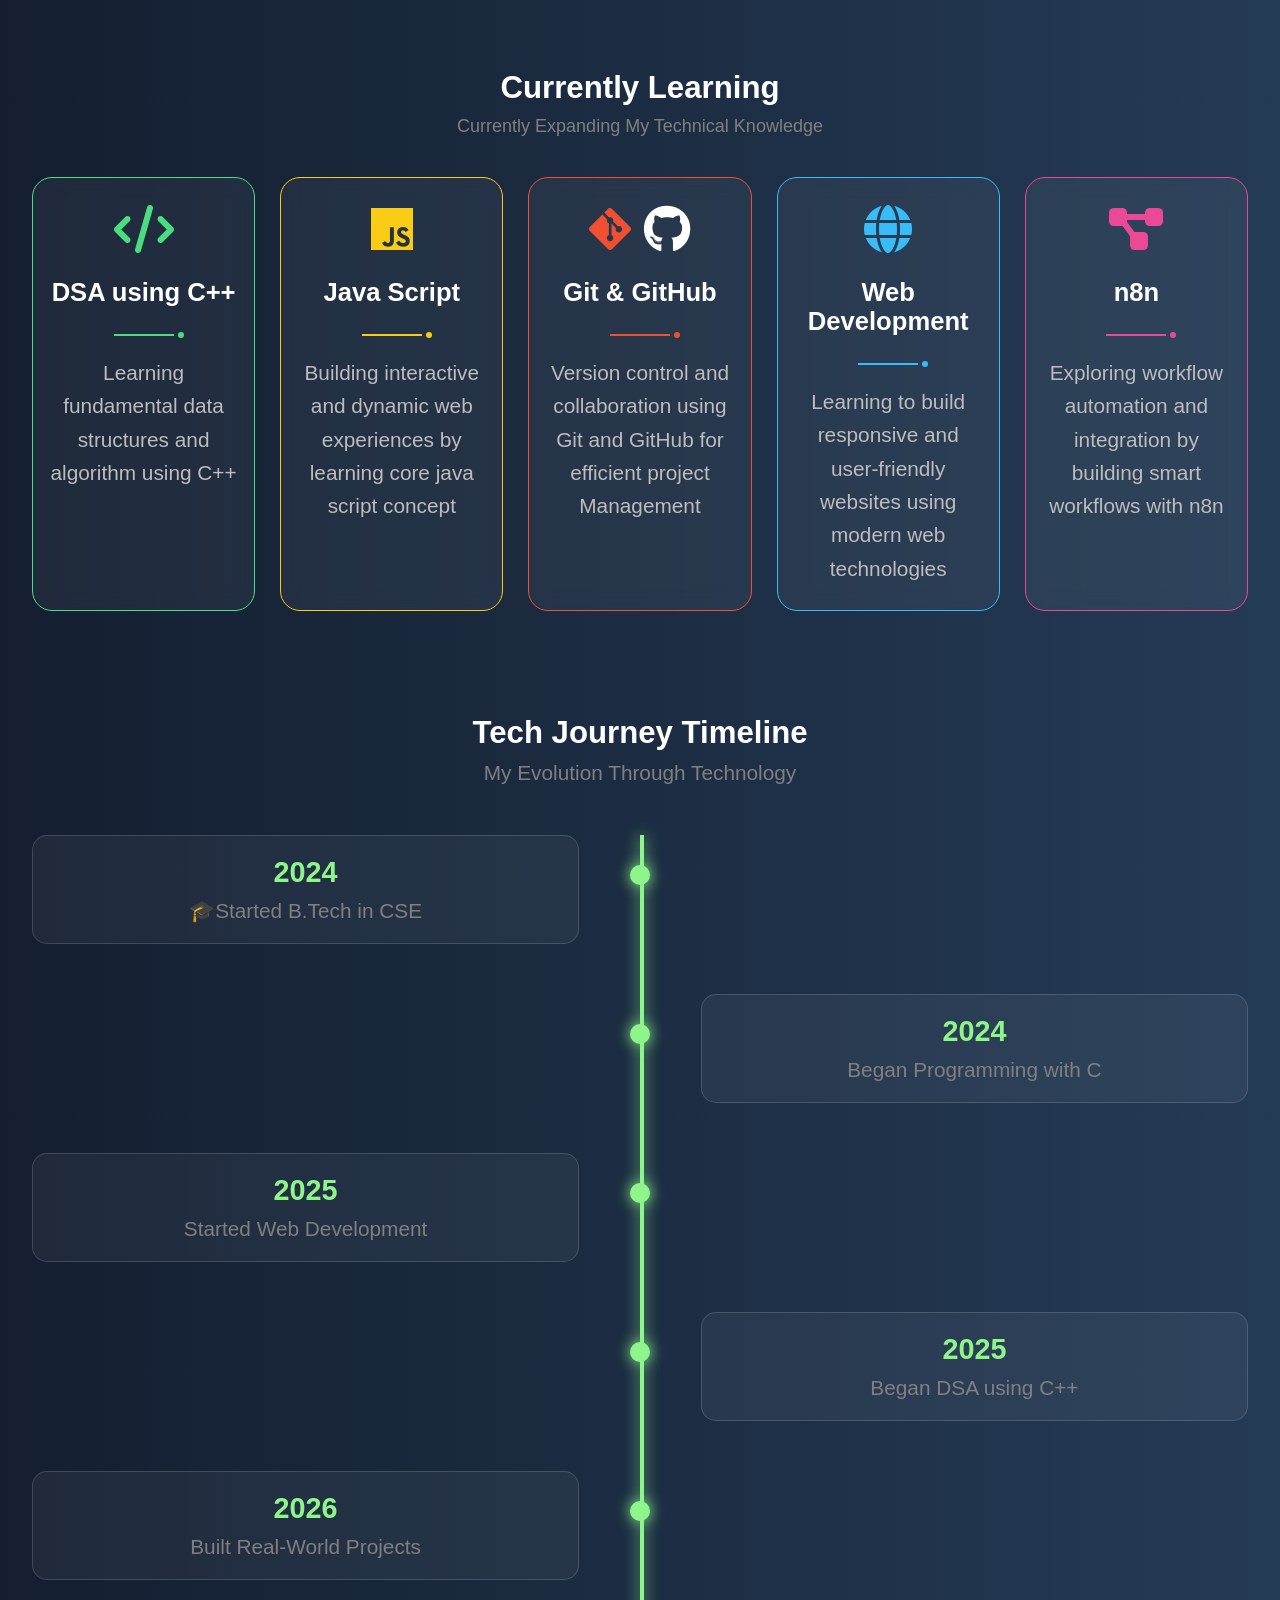
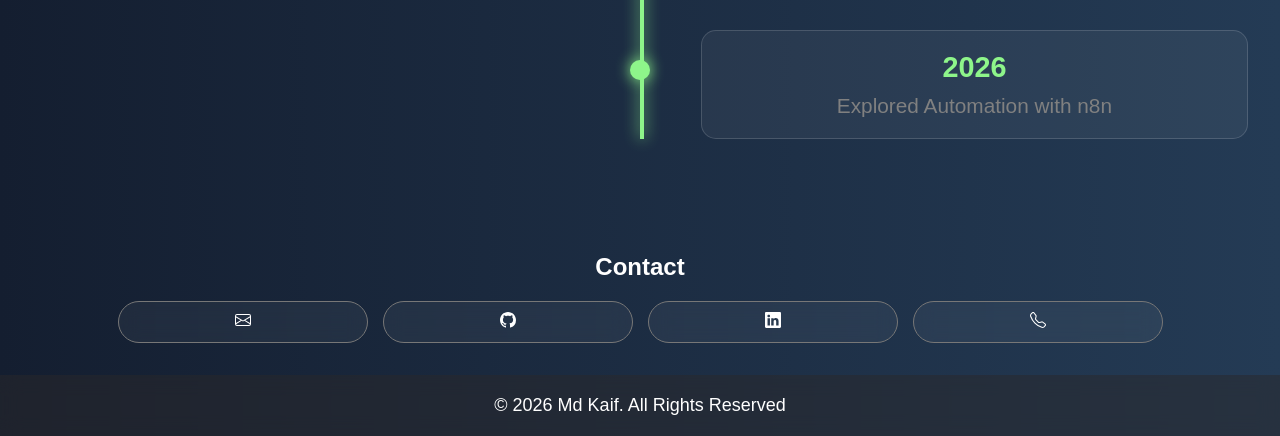
==== commit 361768e9: "Add Timeline" ====
--- a/portfolio.html
+++ b/portfolio.html
@@ -458,7 +458,7 @@
         <div class="timeline_item left">
           <div class="timeline_card">
             <span>2024</span>
-            <p>Started B.Tech in CSE</p>
+            <p>🎓Started B.Tech in CSE</p>
           </div>
         </div>
 
--- a/portfolio.css
+++ b/portfolio.css
@@ -553,7 +553,7 @@
   transform: translateY(-10px);
   box-shadow: 0 0 20px rgba(0, 245, 212, 0.3);
 }
-.learning{
+.learning {
   margin-top: 10px;
   color: gray;
   font-size: 18px;
@@ -579,7 +579,7 @@
   border-color: #facc15;
 }
 .learning_card.git {
-  border-color: #F05032;
+  border-color: #f05032;
 }
 .learning_card.web {
   border-color: #38bdf8;
@@ -614,7 +614,7 @@
 }
 
 .git .title_line {
-  color: #F05032;
+  color: #f05032;
 }
 
 .web .title_line {
@@ -631,10 +631,10 @@
   color: #facc15;
 }
 .learning_icon.git {
-  color: #F05032;
+  color: #f05032;
 }
 .fa-github {
-  color: #FFFFFF; 
+  color: #ffffff;
 }
 .learning_icon.web {
   color: #38bdf8;
@@ -644,13 +644,77 @@
 }
 
 /* Tech Journey Timeline  */
-.timeline{
-font-size: 1.3rem;
-margin-top: 40px;
-}
-.timeline p{
+.timeline {
+  font-size: 1.3rem;
+  margin-top: 40px;
+}
+.timeline p {
   color: gray;
   margin-top: 10px;
+}
+.timeline_grid {
+  position: relative;
+  width: 100%;
+}
+.timeline_grid::before {
+  content: "";
+  position: absolute;
+  left: 50%;
+  top: 0;
+  width: 4px;
+  height: 100%;
+  background: #8ef58a;
+  box-shadow: 0 0 15px #8ef58a;
+}
+.left {
+  display: flex;
+  justify-content: flex-start;
+}
+.right {
+  display: flex;
+  justify-content: flex-end;
+}
+.timeline_card {
+  width: 45%;
+  padding: 20px;
+  border-radius: 15px;
+  background: rgba(255, 255, 255, 0.05);
+  border: 1px solid rgba(255,255,255,0.15);
+  transition: 0.3s;
+}
+.timeline_card:hover {
+  transform: translateY(-5px);
+  box-shadow: 0 0 20px rgba(0,245,212,0.3);
+}
+.timeline_item {
+  position: relative;
+  margin: 50px 0;
+}
+.left .timeline_card {
+  margin-right: 60px;
+}
+
+.right .timeline_card {
+  margin-left: 60px;
+}
+.timeline_card span {
+  display: block;
+  font-size: 1.8rem;
+  font-weight: bold;
+  color: #8ef58a;
+  margin-bottom: 10px;
+}
+.timeline_item::before {
+  content: "";
+  position: absolute;
+  left: 50%;
+  top: 30px;
+  width: 20px;
+  height: 20px;
+  border-radius: 50%;
+  background: #8ef58a;
+  transform: translateX(-50%);
+  box-shadow: 0 0 15px #8ef58a;
 }
 
 /* Footer */
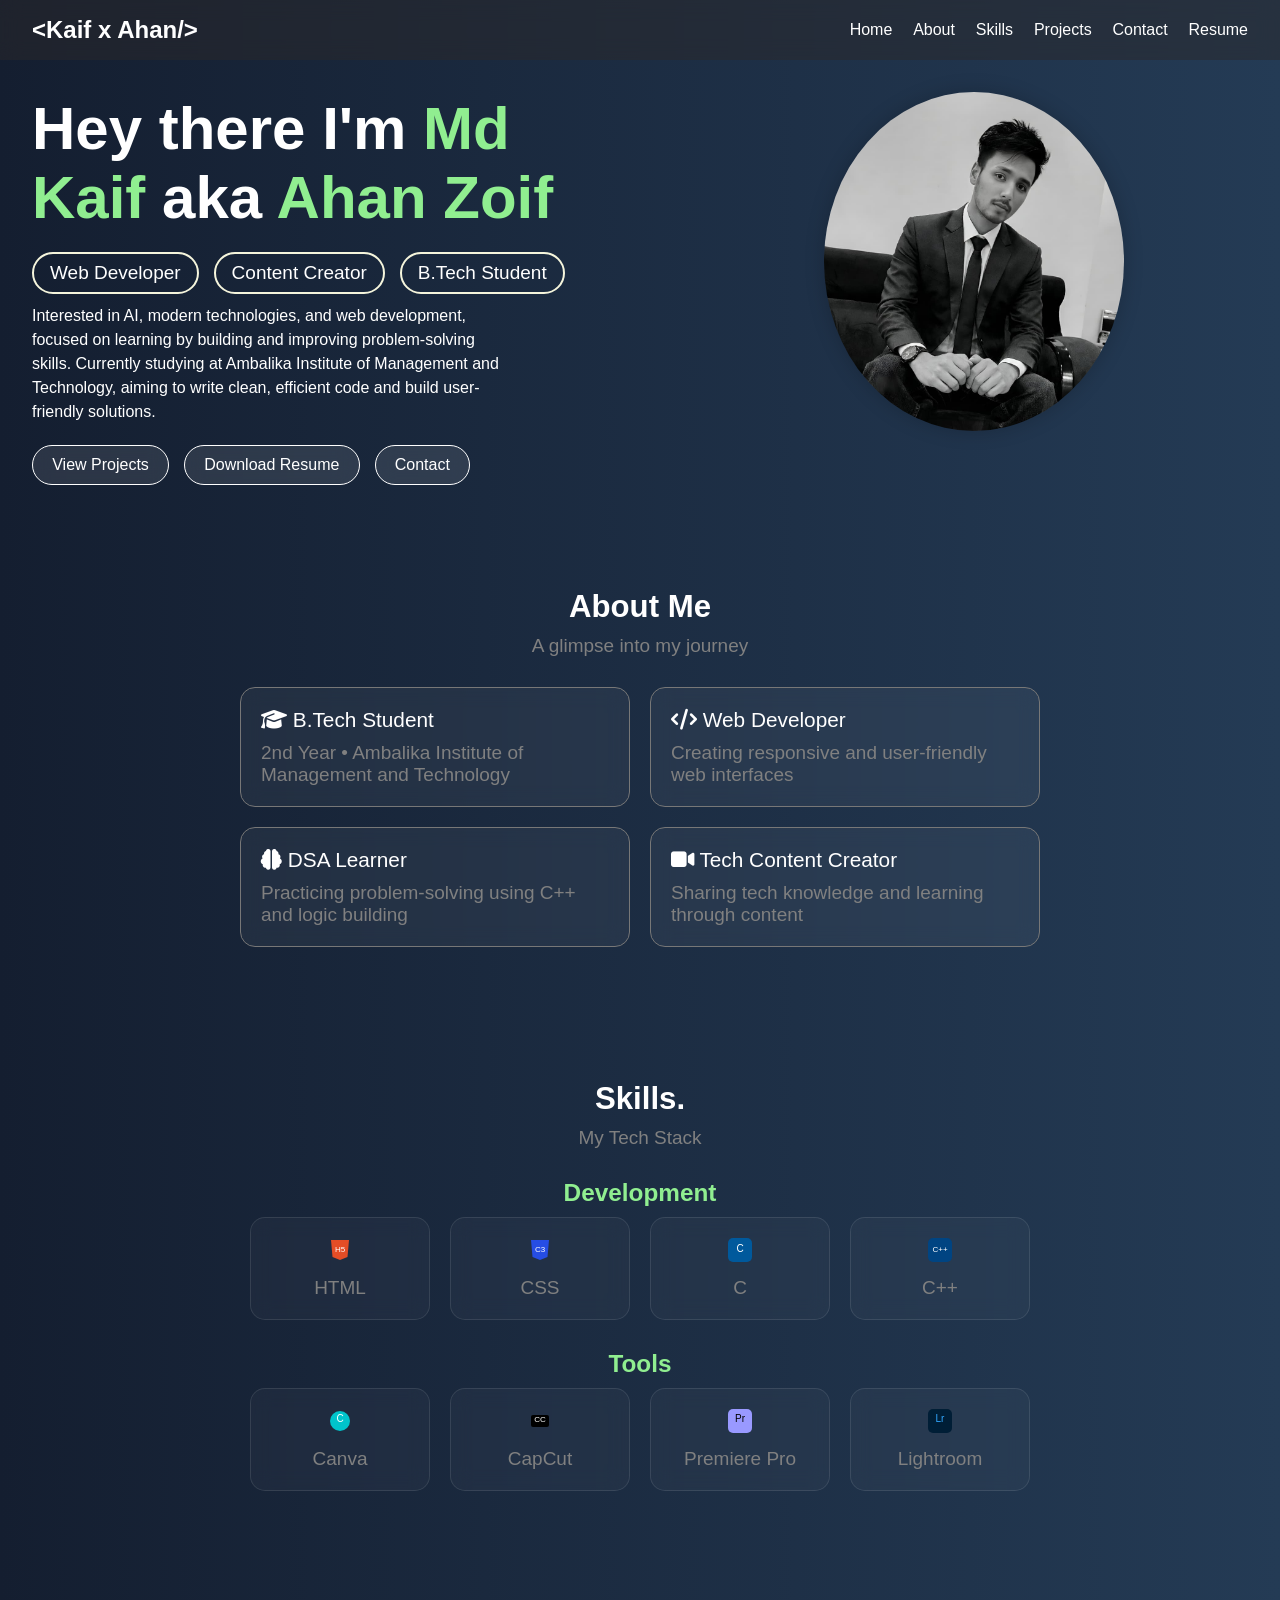
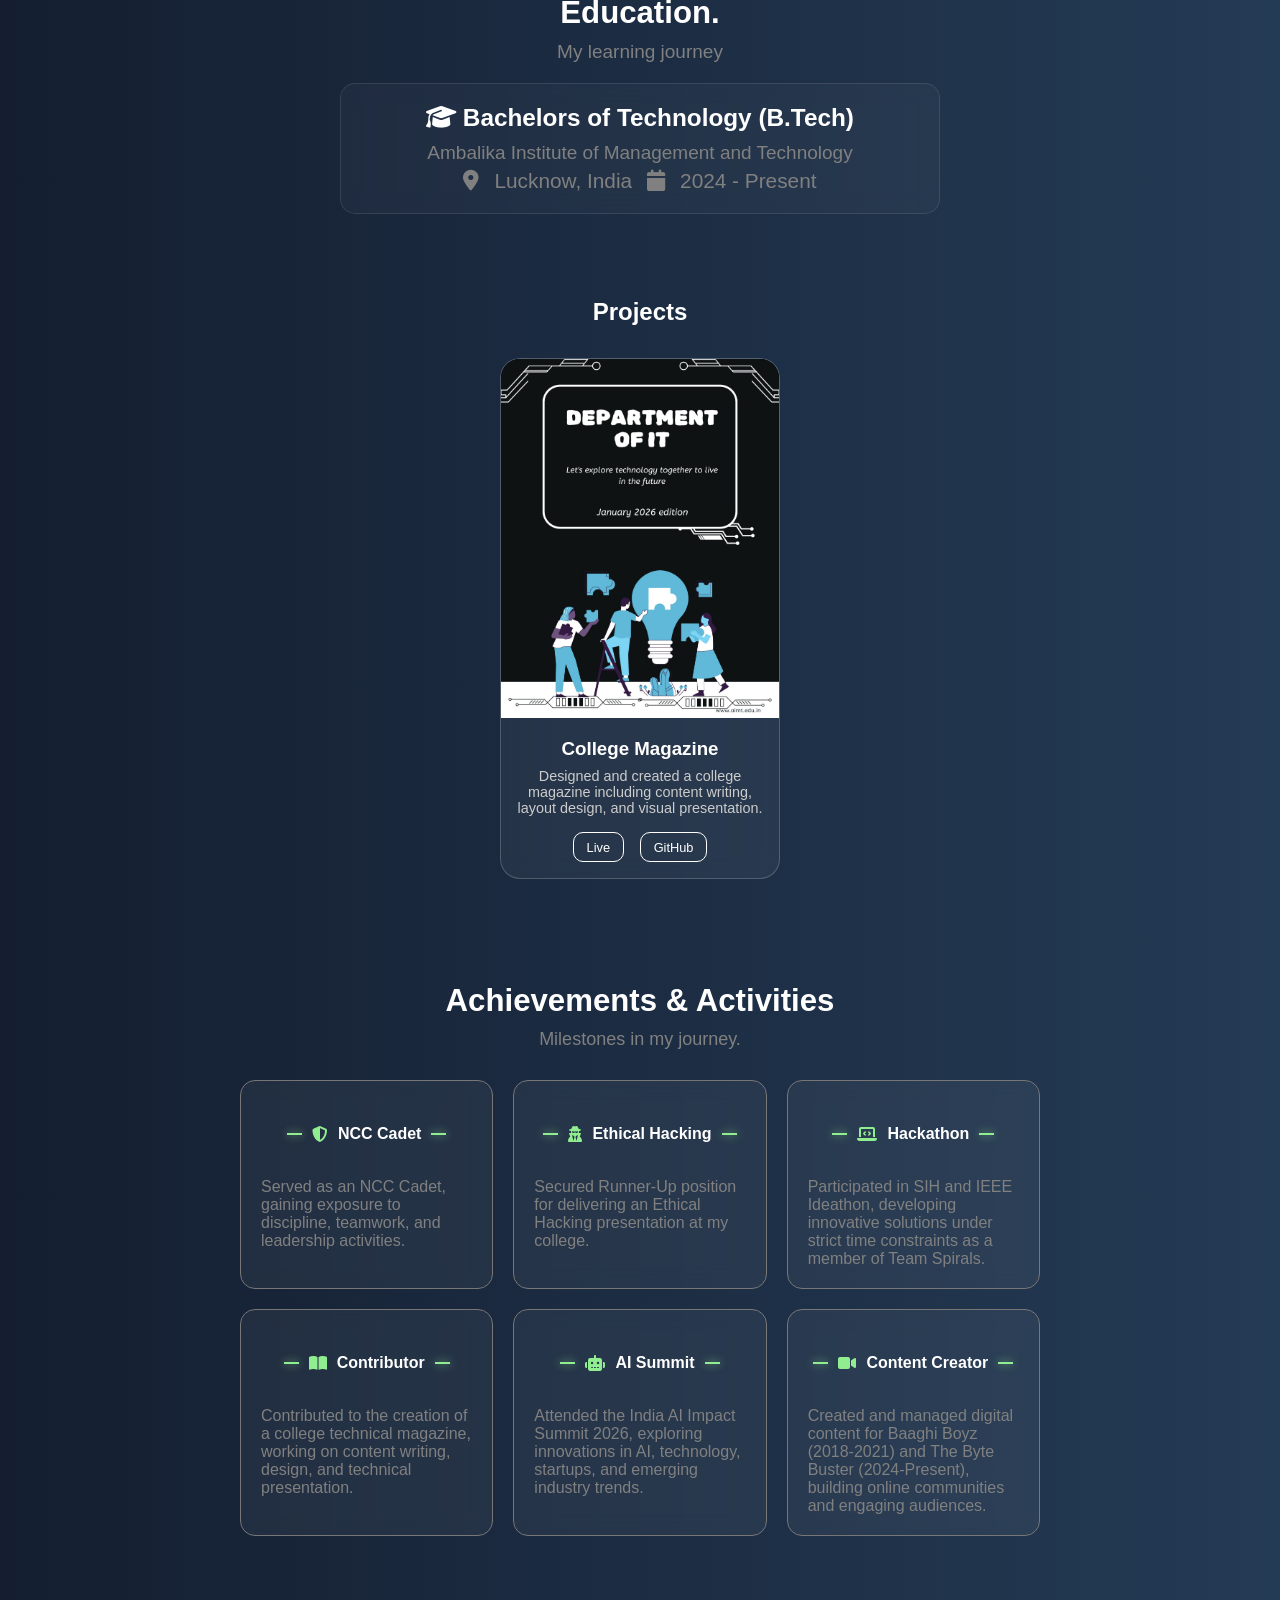
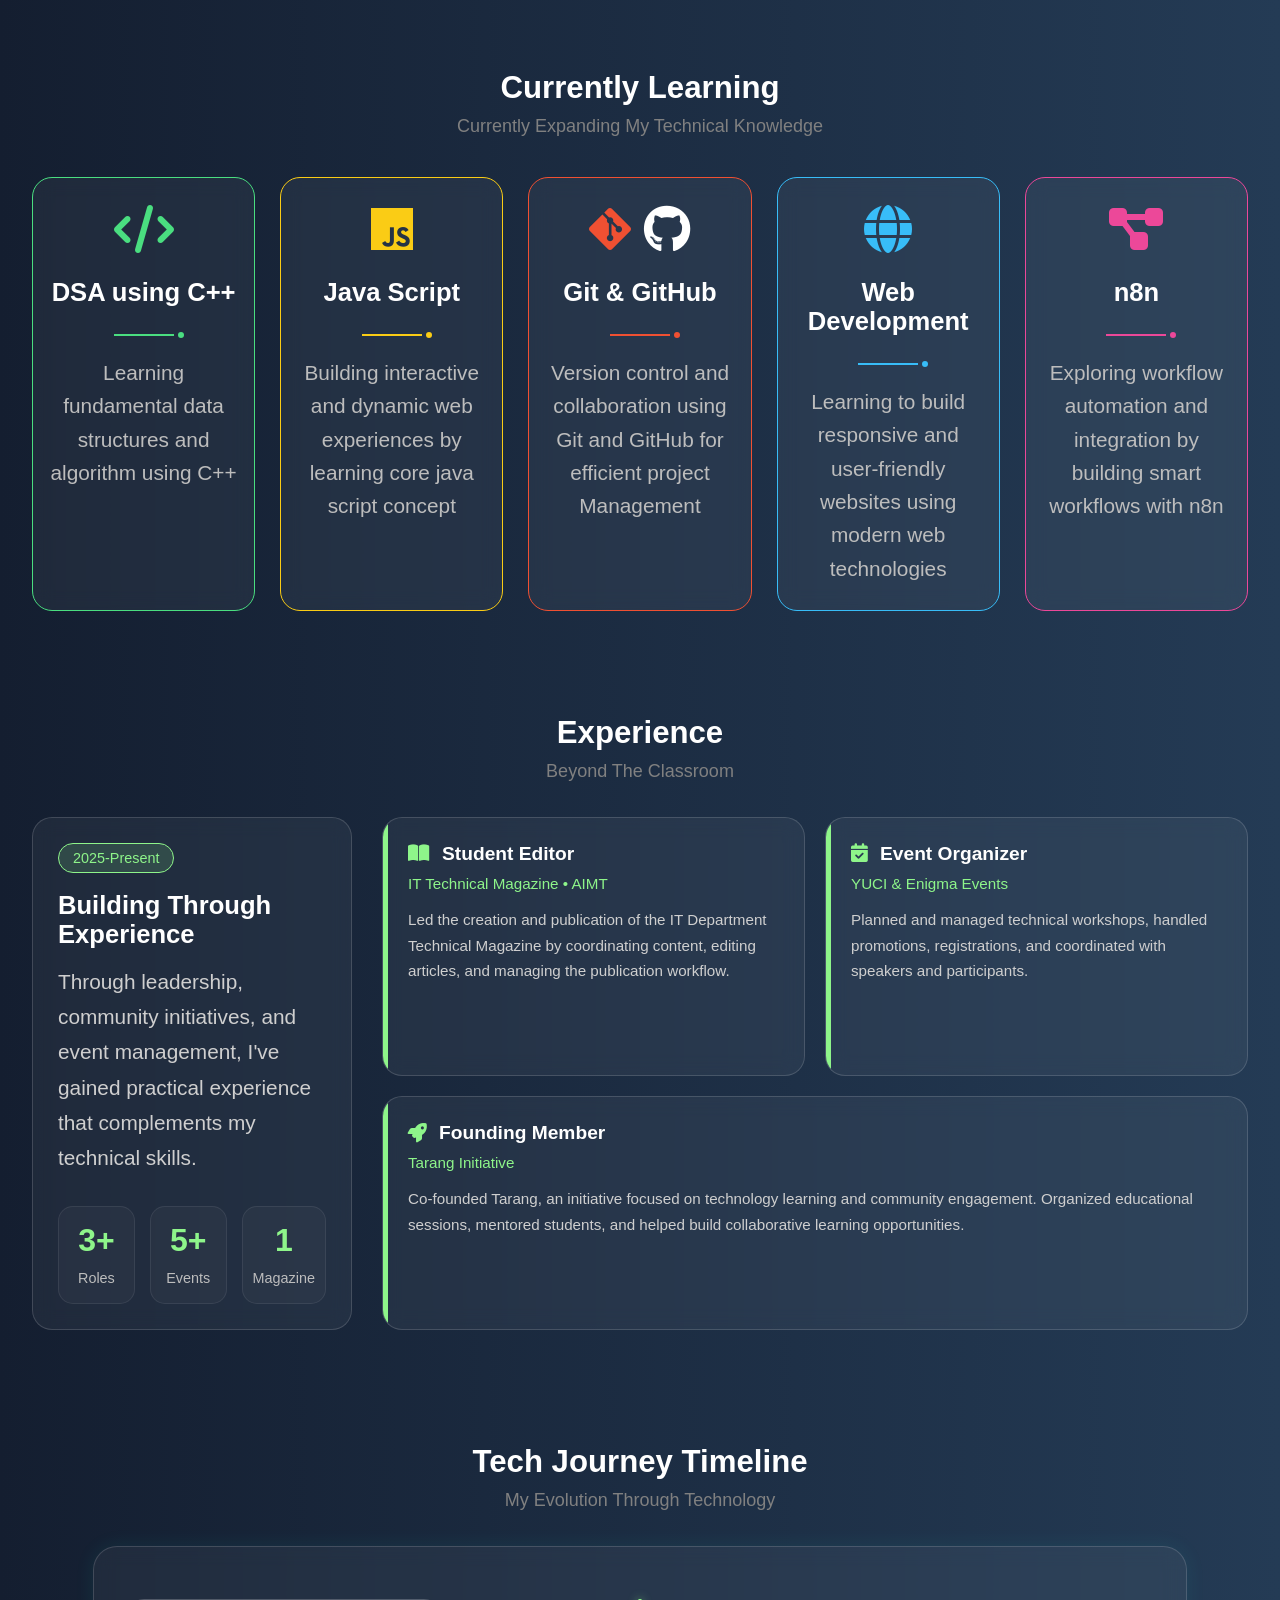
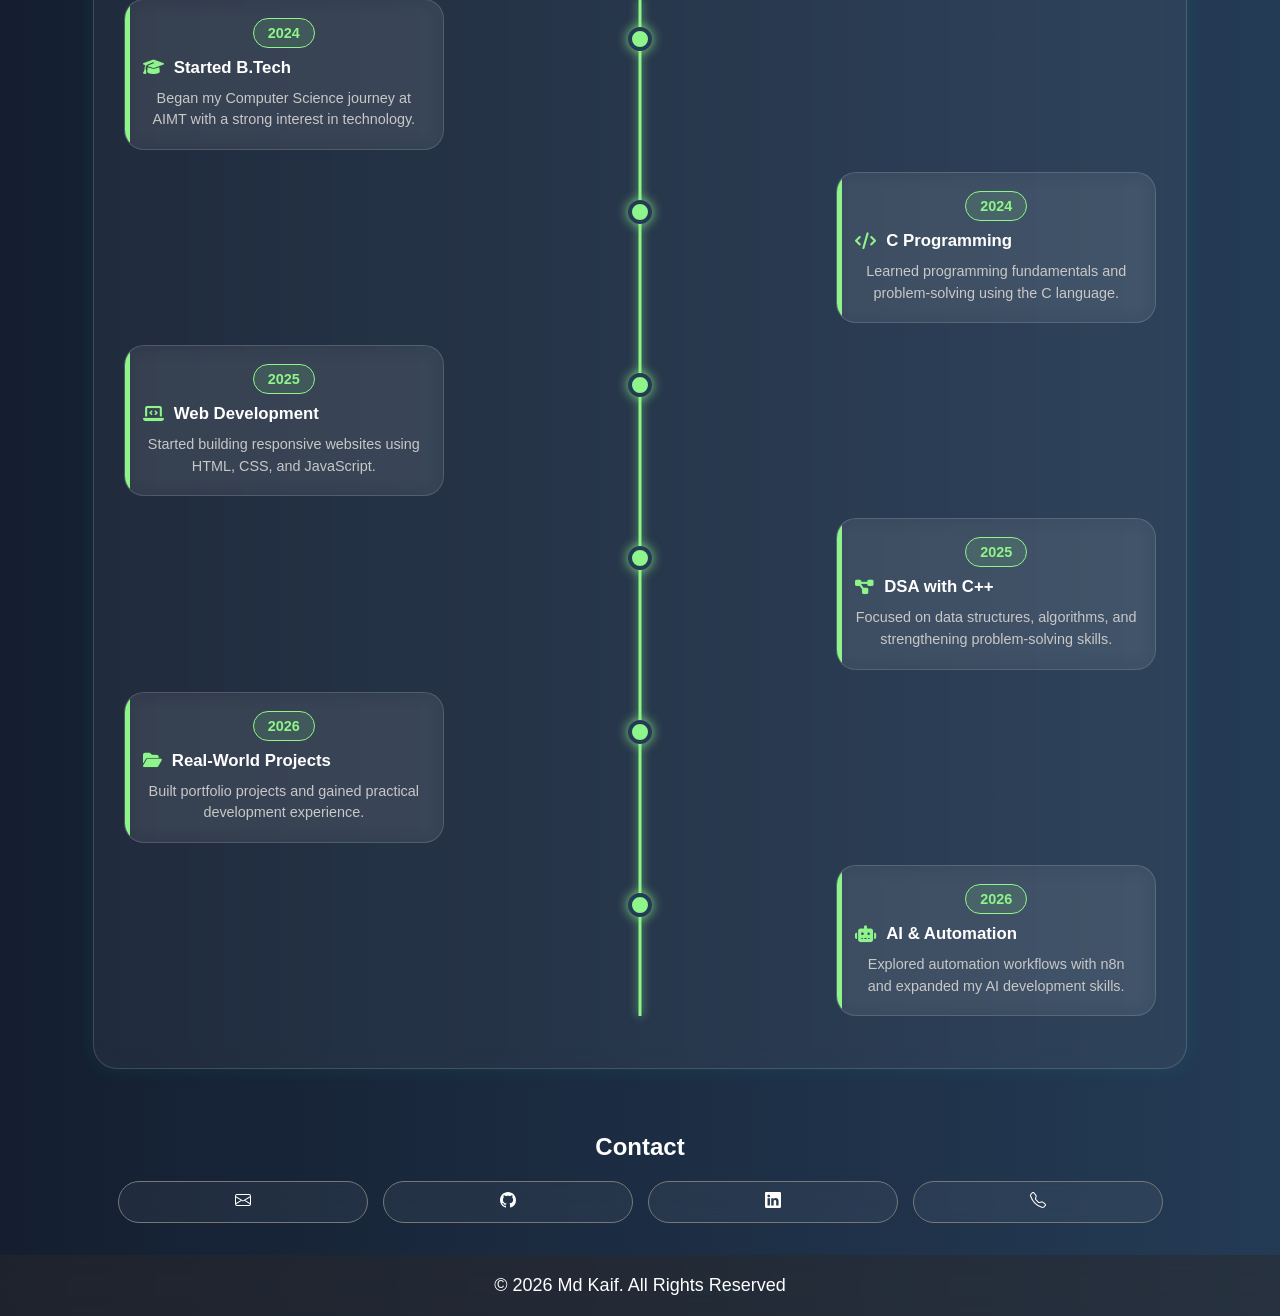
==== commit 95b39850: "Add Experience Features" ====
--- a/portfolio.html
+++ b/portfolio.html
@@ -449,51 +449,142 @@
       </div>
     </section>
 
+    <!-- Experience -->
+    <section class="experience">
+      <h2>Experience</h2>
+      <p class="subtitle">Beyond The Classroom</p>
+      <div class="experience_container">
+        <div class="experience_left">
+          <span class="exp_tag">2025-Present</span>
+          <h3>Building Through Experience</h3>
+          <p>
+            Through leadership, community initiatives, and event management,
+            I've gained practical experience that complements my technical
+            skills.
+          </p>
+
+          <div class="exp_stats">
+            <div>
+              <h4>3+</h4>
+              <span>Roles</span>
+            </div>
+            <div>
+              <h4>5+</h4>
+              <span>Events</span>
+            </div>
+            <div>
+              <h4>1</h4>
+              <span>Magazine</span>
+            </div>
+          </div>
+        </div>
+
+        <div class="experience_right">
+          <div class="exp_card">
+            <h3><i class="fa-solid fa-book-open"></i> Student Editor</h3>
+            <span>IT Technical Magazine • AIMT</span>
+            <p>
+              Led the creation and publication of the IT Department Technical
+              Magazine by coordinating content, editing articles, and managing
+              the publication workflow.
+            </p>
+          </div>
+
+          <div class="exp_card">
+            <h3><i class="fa-solid fa-calendar-check"></i> Event Organizer</h3>
+            <span>YUCI & Enigma Events</span>
+            <p>
+              Planned and managed technical workshops, handled promotions,
+              registrations, and coordinated with speakers and participants.
+            </p>
+          </div>
+
+          <div class="exp_card">
+            <h3><i class="fa-solid fa-rocket"></i> Founding Member</h3>
+            <span>Tarang Initiative</span>
+            <p>
+              Co-founded Tarang, an initiative focused on technology learning
+              and community engagement. Organized educational sessions, mentored
+              students, and helped build collaborative learning opportunities.
+            </p>
+          </div>
+        </div>
+      </div>
+    </section>
+
     <!-- Tech Journey Timeline -->
     <section class="timeline">
       <h2>Tech Journey Timeline</h2>
       <p>My Evolution Through Technology</p>
-      <div class="timeline_grid">
-
-        <div class="timeline_item left">
-          <div class="timeline_card">
-            <span>2024</span>
-            <p>🎓Started B.Tech in CSE</p>
-          </div>
-        </div>
-
-        <div class="timeline_item right">
-          <div class="timeline_card">
-            <span>2024</span>
-            <p>Began Programming with C</p>
-          </div>
-        </div>
-
-        <div class="timeline_item left">
-          <div class="timeline_card">
-            <span>2025</span>
-            <p>Started Web Development</p>
-          </div>
-        </div>
-
-        <div class="timeline_item right">
-          <div class="timeline_card">
-            <span>2025</span>
-            <p>Began DSA using C++</p>
-          </div>
-        </div>
-
-        <div class="timeline_item left">
-          <div class="timeline_card">
-            <span>2026</span>
-            <p>Built Real-World Projects</p>
-          </div>
-        </div>
-
-        <div class="timeline_item right">
-          <div class="timeline_card">
-            <span>2026</span>
-            <p>Explored Automation with n8n</p>
+
+      <div class="timeline_container">
+        <div class="timeline_grid">
+          <div class="timeline_item left">
+            <div class="timeline_card">
+              <span>2024</span>
+              <h3><i class="fa-solid fa-graduation-cap"></i> Started B.Tech</h3>
+              <p>
+                Began my Computer Science journey at AIMT with a strong interest
+                in technology.
+              </p>
+            </div>
+          </div>
+
+          <div class="timeline_item right">
+            <div class="timeline_card">
+              <span>2024</span>
+              <h3><i class="fa-solid fa-code"></i> C Programming</h3>
+              <p>
+                Learned programming fundamentals and problem-solving using the C
+                language.
+              </p>
+            </div>
+          </div>
+
+          <div class="timeline_item left">
+            <div class="timeline_card">
+              <span>2025</span>
+              <h3><i class="fa-solid fa-laptop-code"></i> Web Development</h3>
+              <p>
+                Started building responsive websites using HTML, CSS, and
+                JavaScript.
+              </p>
+            </div>
+          </div>
+
+          <div class="timeline_item right">
+            <div class="timeline_card">
+              <span>2025</span>
+              <h3><i class="fa-solid fa-diagram-project"></i> DSA with C++</h3>
+              <p>
+                Focused on data structures, algorithms, and strengthening
+                problem-solving skills.
+              </p>
+            </div>
+          </div>
+
+          <div class="timeline_item left">
+            <div class="timeline_card">
+              <span>2026</span>
+              <h3>
+                <i class="fa-solid fa-folder-open"></i> Real-World Projects
+              </h3>
+              <p>
+                Built portfolio projects and gained practical development
+                experience.
+              </p>
+            </div>
+          </div>
+
+          <div class="timeline_item right">
+            <div class="timeline_card">
+              <span>2026</span>
+              <h3><i class="fa-solid fa-robot"></i> AI & Automation</h3>
+              <p>
+                Explored automation workflows with n8n and expanded my AI
+                development skills.
+              </p>
+            </div>
           </div>
         </div>
       </div>
--- a/portfolio.css
+++ b/portfolio.css
@@ -643,78 +643,321 @@
   color: #ec4899;
 }
 
-/* Tech Journey Timeline  */
+/* ===========================
+   Experience
+=========================== */
+
+.experience {
+  margin-top: 40px;
+  font-size: 1.3rem;
+}
+
+.experience .subtitle {
+  margin-top: 10px;
+  color: gray;
+  font-size: 18px;
+}
+
+.experience_container {
+  margin-top: 35px;
+  display: grid;
+  grid-template-columns: 320px 1fr;
+  gap: 30px;
+  align-items: stretch;
+}
+
+/* Left Card */
+
+.experience_left {
+  padding: 25px;
+  border-radius: 20px;
+  border: 1px solid rgba(255, 255, 255, 0.15);
+  background: rgba(255, 255, 255, 0.05);
+  backdrop-filter: blur(10px);
+  text-align: left;
+  display: flex;
+  flex-direction: column;
+  justify-content: space-between;
+  transition: 0.3s;
+}
+
+.experience_left:hover {
+  transform: translateY(-8px);
+  box-shadow: 0 0 20px rgba(0, 245, 212, 0.3);
+}
+
+.exp_tag {
+  display: inline-block;
+  width: fit-content;
+  padding: 6px 14px;
+  border-radius: 30px;
+  background: rgba(142, 245, 138, 0.15);
+  border: 1px solid #8ef58a;
+  color: #8ef58a;
+  font-size: 0.9rem;
+  margin-bottom: 18px;
+}
+
+.experience_left h3 {
+  font-size: 1.6rem;
+  margin-bottom: 15px;
+}
+
+.experience_left p {
+  color: #cfcfcf;
+  line-height: 1.7;
+  margin-bottom: 30px;
+}
+
+/* Stats */
+
+.exp_stats {
+  display: grid;
+  grid-template-columns: repeat(3, 1fr);
+  gap: 15px;
+  text-align: center;
+}
+
+.exp_stats div {
+  padding: 15px 10px;
+  border-radius: 15px;
+  background: rgba(255, 255, 255, 0.03);
+  border: 1px solid rgba(255, 255, 255, 0.08);
+}
+
+.exp_stats h4 {
+  font-size: 2rem;
+  color: #8ef58a;
+  margin-bottom: 5px;
+}
+
+.exp_stats span {
+  color: #bdbdbd;
+  font-size: 0.9rem;
+}
+
+/* Right */
+
+.experience_right {
+  display: grid;
+  grid-template-columns: repeat(2, 1fr);
+  gap: 20px;
+}
+
+/* Last card full width */
+
+.experience_right .exp_card:last-child {
+  grid-column: 1 / -1;
+}
+
+/* Cards */
+
+.exp_card {
+  padding: 25px;
+  border-radius: 20px;
+  background: rgba(255, 255, 255, 0.05);
+  backdrop-filter: blur(10px);
+  border: 1px solid rgba(255, 255, 255, 0.15);
+  text-align: left;
+  transition: 0.3s;
+  position: relative;
+  overflow: hidden;
+}
+
+.exp_card::before {
+  content: "";
+  position: absolute;
+  left: 0;
+  top: 0;
+  width: 5px;
+  height: 100%;
+  background: #8ef58a;
+}
+
+.exp_card:hover {
+  transform: translateY(-8px);
+  box-shadow: 0 0 20px rgba(0, 245, 212, 0.3);
+}
+
+.exp_card h3 {
+  display: flex;
+  align-items: center;
+  gap: 12px;
+  font-size: 1.2rem;
+  margin-bottom: 10px;
+}
+
+.exp_card h3 i {
+  color: #8ef58a;
+}
+
+.exp_card span {
+  display: block;
+  color: #8ef58a;
+  font-size: 0.95rem;
+  margin-bottom: 15px;
+}
+
+.exp_card p {
+  color: #cfcfcf;
+  line-height: 1.7;
+  font-size: 0.95rem;
+}
+
+/*Tech Journey Timeline*/
+
 .timeline {
+  margin-top: 50px;
   font-size: 1.3rem;
-  margin-top: 40px;
-}
+}
+
 .timeline p {
+  margin-top: 10px;
   color: gray;
-  margin-top: 10px;
-}
+  font-size: 18px;
+}
+
+/* Big Glass Container */
+
+.timeline_container {
+  width: 90%;
+  max-width: 1100px;
+  margin: 35px auto 0;
+  padding: 30px;
+  border-radius: 24px;
+  background: rgba(255, 255, 255, 0.05);
+  backdrop-filter: blur(10px);
+  border: 1px solid rgba(255, 255, 255, 0.15);
+  box-shadow: 0 0 20px rgba(0, 245, 212, 0.08);
+}
+
+/* Timeline */
+
 .timeline_grid {
   position: relative;
   width: 100%;
 }
+
 .timeline_grid::before {
   content: "";
   position: absolute;
   left: 50%;
   top: 0;
-  width: 4px;
+  transform: translateX(-50%);
+  width: 3px;
   height: 100%;
   background: #8ef58a;
-  box-shadow: 0 0 15px #8ef58a;
-}
-.left {
-  display: flex;
-  justify-content: flex-start;
-}
-.right {
-  display: flex;
-  justify-content: flex-end;
-}
-.timeline_card {
-  width: 45%;
-  padding: 20px;
-  border-radius: 15px;
-  background: rgba(255, 255, 255, 0.05);
-  border: 1px solid rgba(255,255,255,0.15);
-  transition: 0.3s;
-}
-.timeline_card:hover {
-  transform: translateY(-5px);
-  box-shadow: 0 0 20px rgba(0,245,212,0.3);
-}
+  box-shadow: 0 0 10px rgba(142, 245, 138, 0.8);
+}
+
 .timeline_item {
   position: relative;
-  margin: 50px 0;
-}
-.left .timeline_card {
-  margin-right: 60px;
-}
-
-.right .timeline_card {
-  margin-left: 60px;
-}
-.timeline_card span {
-  display: block;
-  font-size: 1.8rem;
-  font-weight: bold;
-  color: #8ef58a;
-  margin-bottom: 10px;
-}
+  display: flex;
+  margin: 22px 0;
+}
+
+.left {
+  justify-content: flex-start;
+}
+
+.right {
+  justify-content: flex-end;
+}
+
+/* Timeline Dot */
+
 .timeline_item::before {
   content: "";
   position: absolute;
   left: 50%;
-  top: 30px;
-  width: 20px;
-  height: 20px;
+  top: 28px;
+  transform: translateX(-50%);
+  width: 16px;
+  height: 16px;
   border-radius: 50%;
   background: #8ef58a;
-  transform: translateX(-50%);
-  box-shadow: 0 0 15px #8ef58a;
+  border: 4px solid #243b55;
+  box-shadow: 0 0 12px rgba(142, 245, 138, 0.9);
+  z-index: 2;
+}
+
+/* Timeline Card */
+
+.timeline_card {
+  width: 320px;
+  padding: 18px;
+  border-radius: 20px;
+  background: rgba(255, 255, 255, 0.05);
+  backdrop-filter: blur(10px);
+  border: 1px solid rgba(255, 255, 255, 0.15);
+  position: relative;
+  overflow: hidden;
+  transition: 0.35s ease;
+}
+
+/* Accent Line */
+
+.timeline_card::before {
+  content: "";
+  position: absolute;
+  left: 0;
+  top: 0;
+  width: 5px;
+  height: 100%;
+  background: #8ef58a;
+}
+
+/* Card Spacing */
+
+.left .timeline_card {
+  margin-right: 25px;
+}
+
+.right .timeline_card {
+  margin-left: 25px;
+}
+
+/* Hover */
+
+.timeline_card:hover {
+  transform: translateY(-8px);
+  box-shadow: 0 0 20px rgba(0, 245, 212, 0.3);
+}
+
+/* Year Badge */
+
+.timeline_card span {
+  display: inline-block;
+  padding: 6px 14px;
+  border-radius: 30px;
+  border: 1px solid #8ef58a;
+  background: rgba(142, 245, 138, 0.12);
+  color: #8ef58a;
+  font-size: 0.9rem;
+  font-weight: 600;
+  margin-bottom: 10px;
+}
+
+/* Title */
+
+.timeline_card h3 {
+  display: flex;
+  align-items: center;
+  gap: 10px;
+  font-size: 1.05rem;
+  margin-bottom: 8px;
+}
+
+.timeline_card h3 i {
+  color: #8ef58a;
+}
+
+/* Description */
+
+.timeline_card p {
+  color: #c8c8c8;
+  line-height: 1.5;
+  font-size: 0.9rem;
 }
 
 /* Footer */
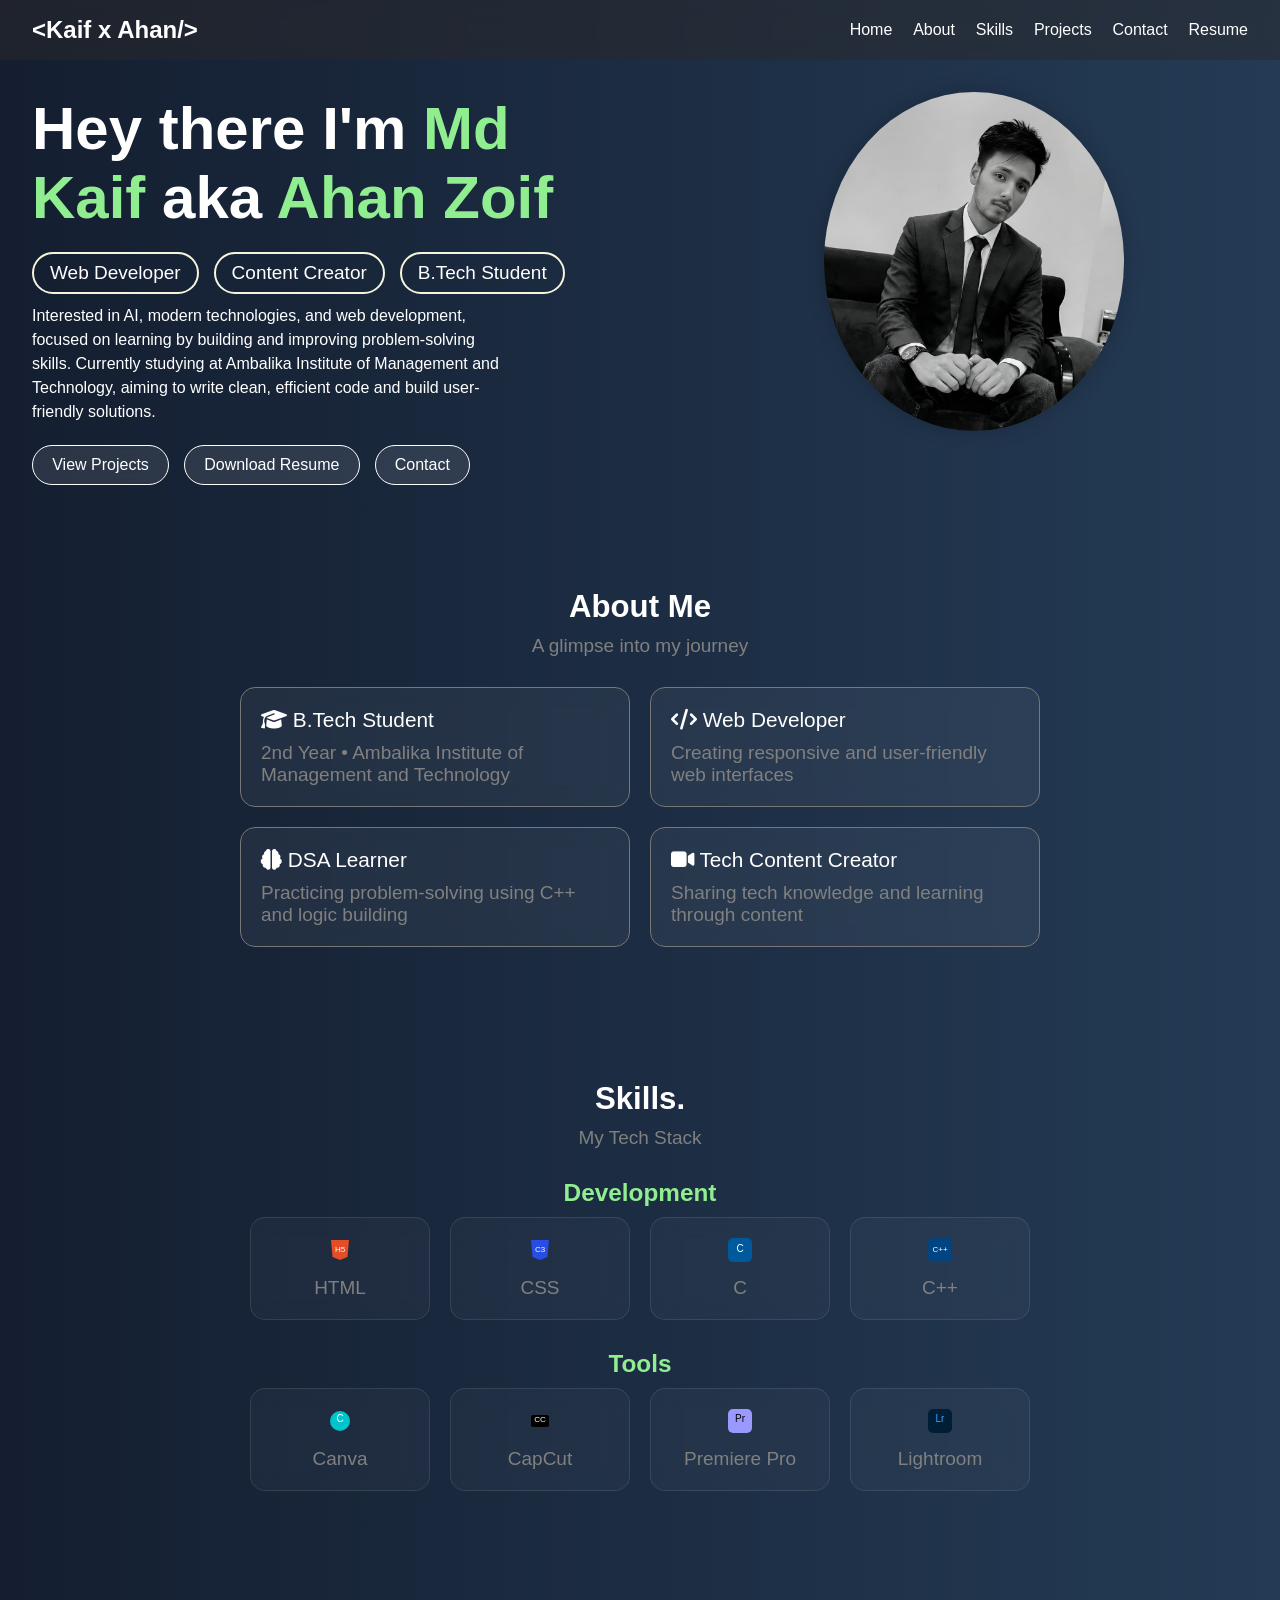
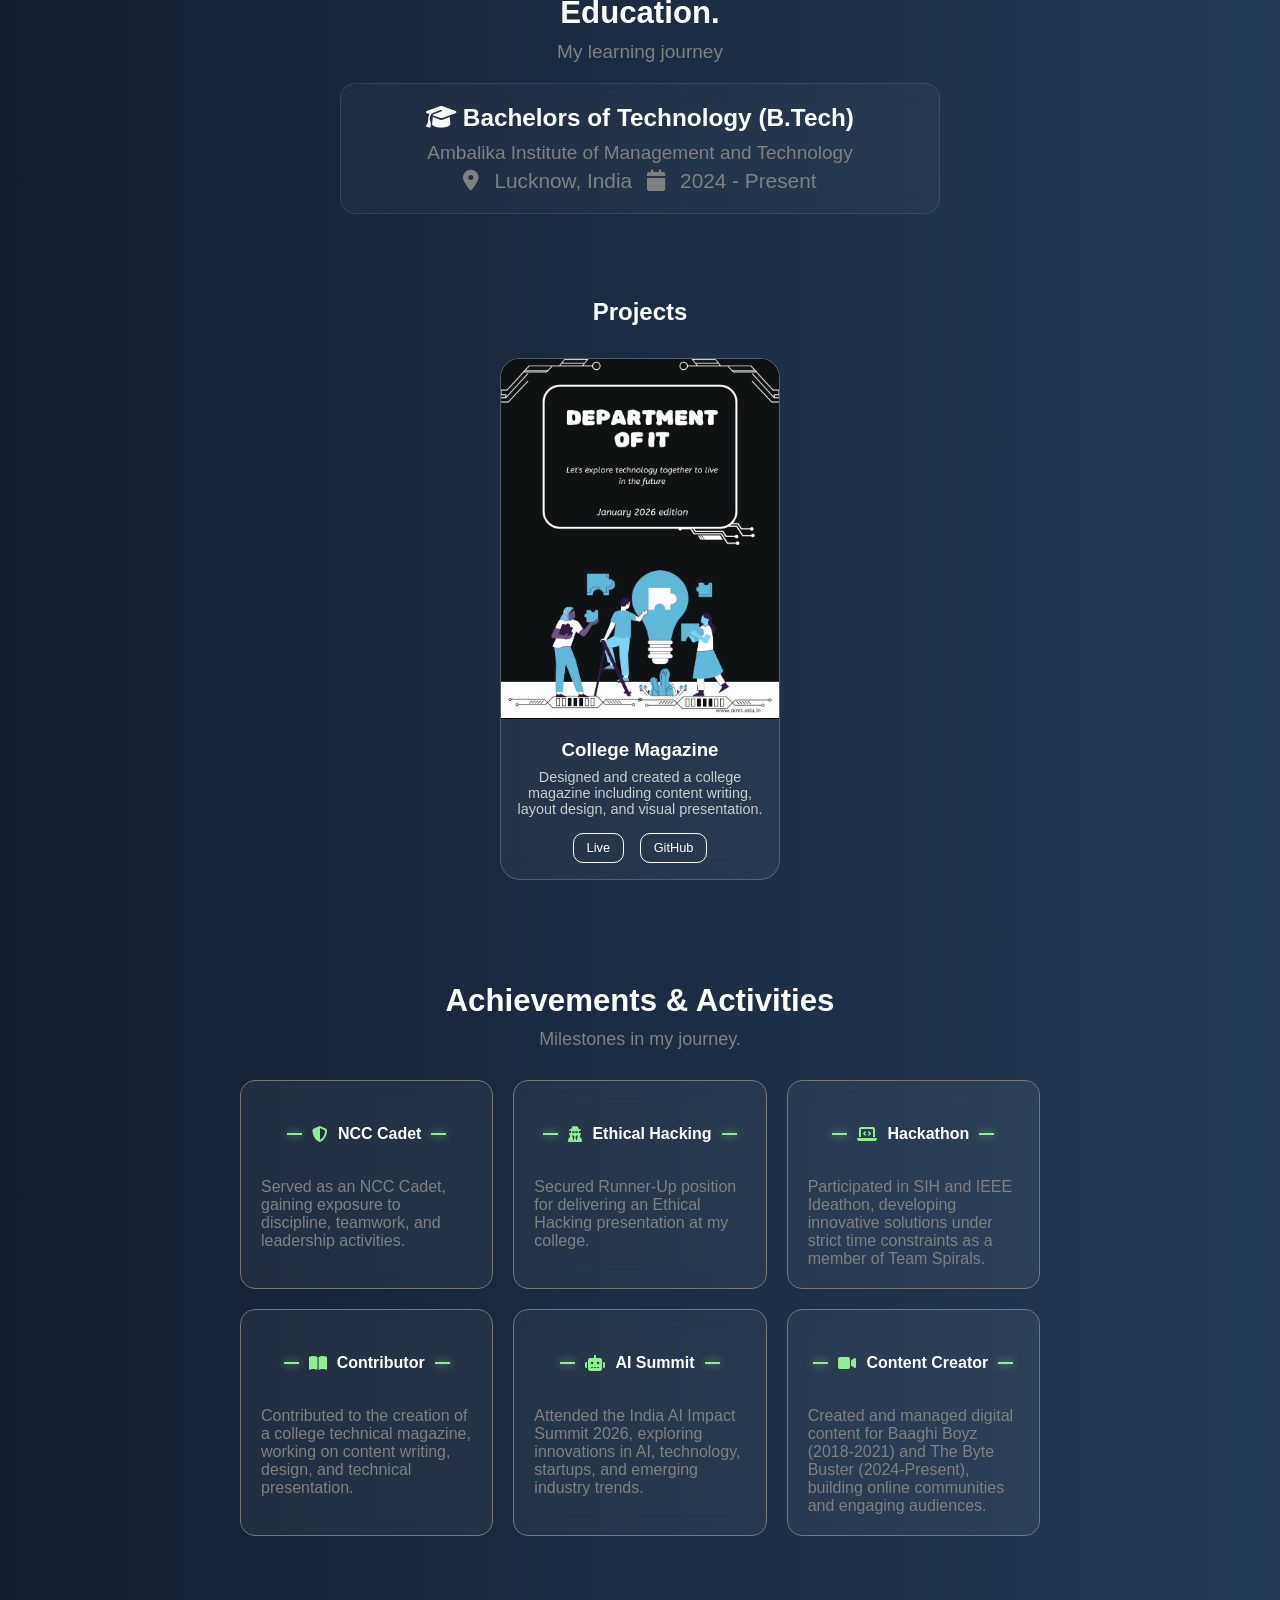
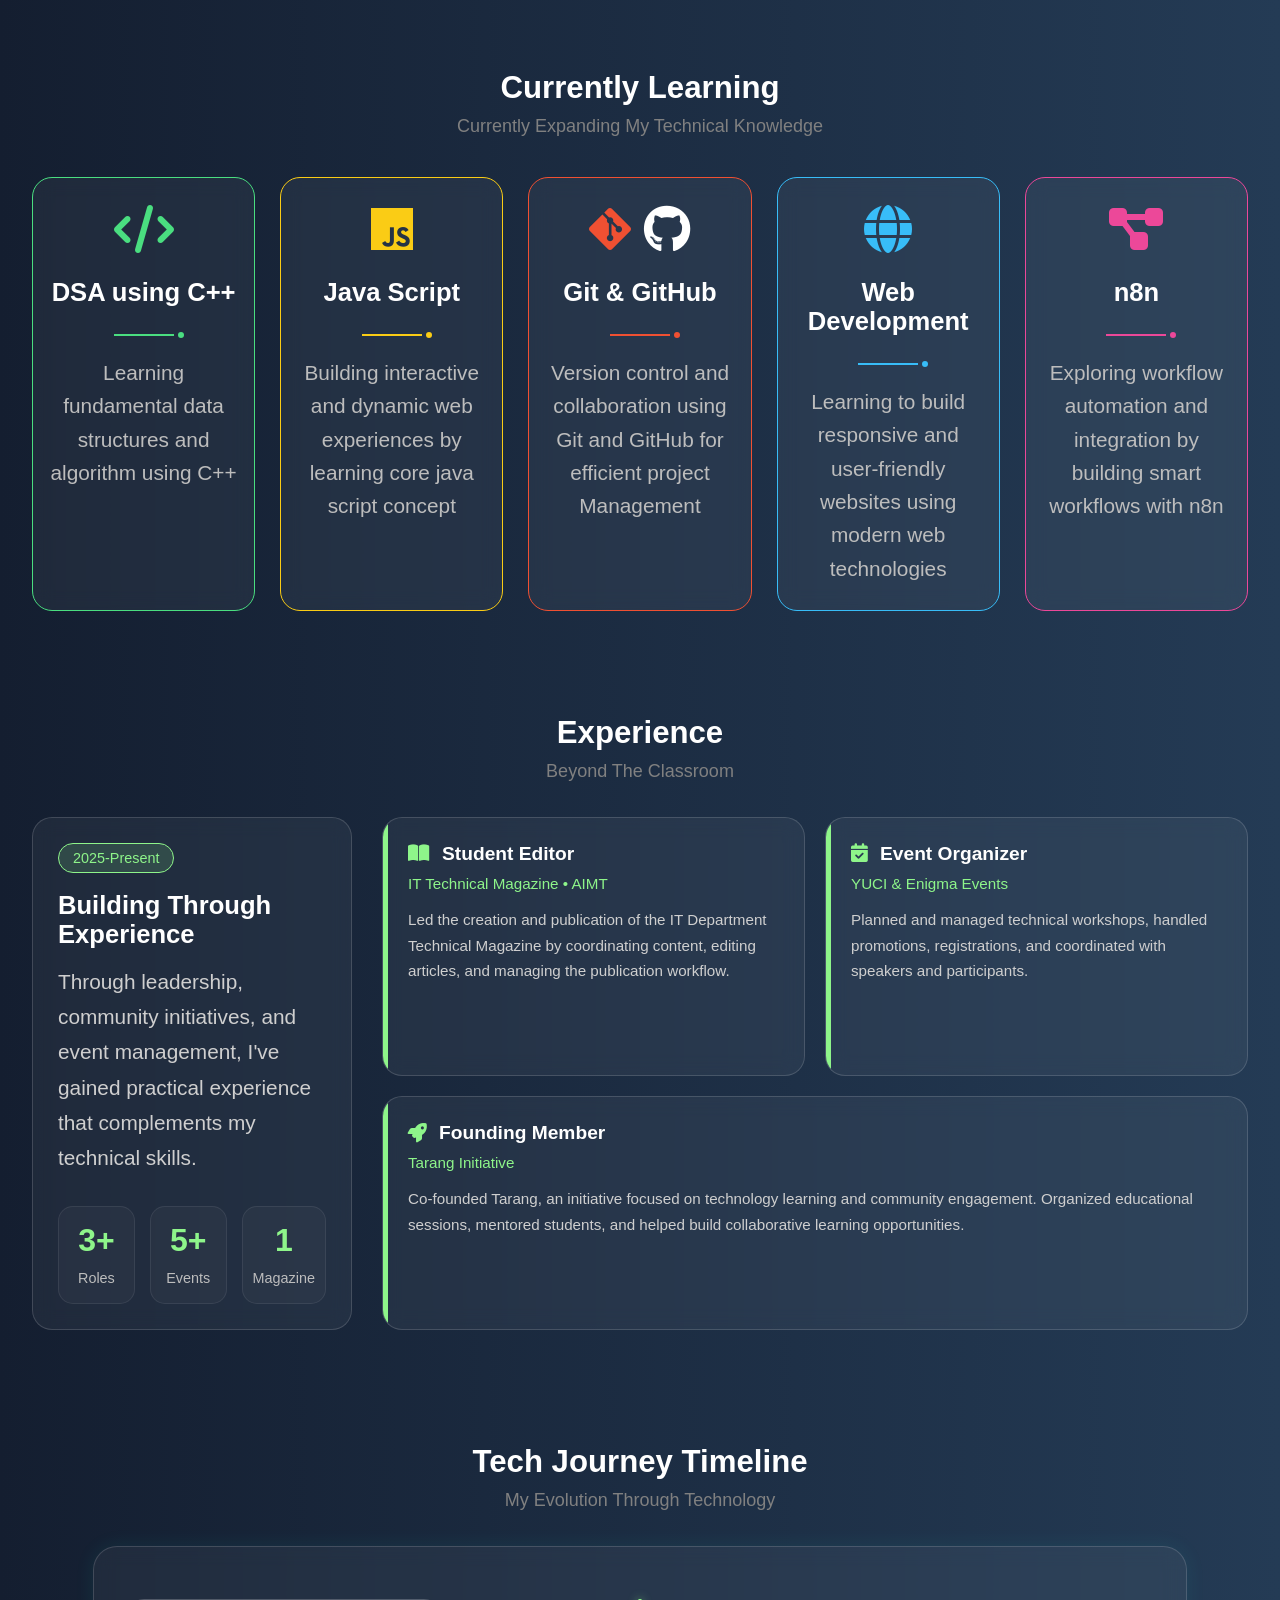
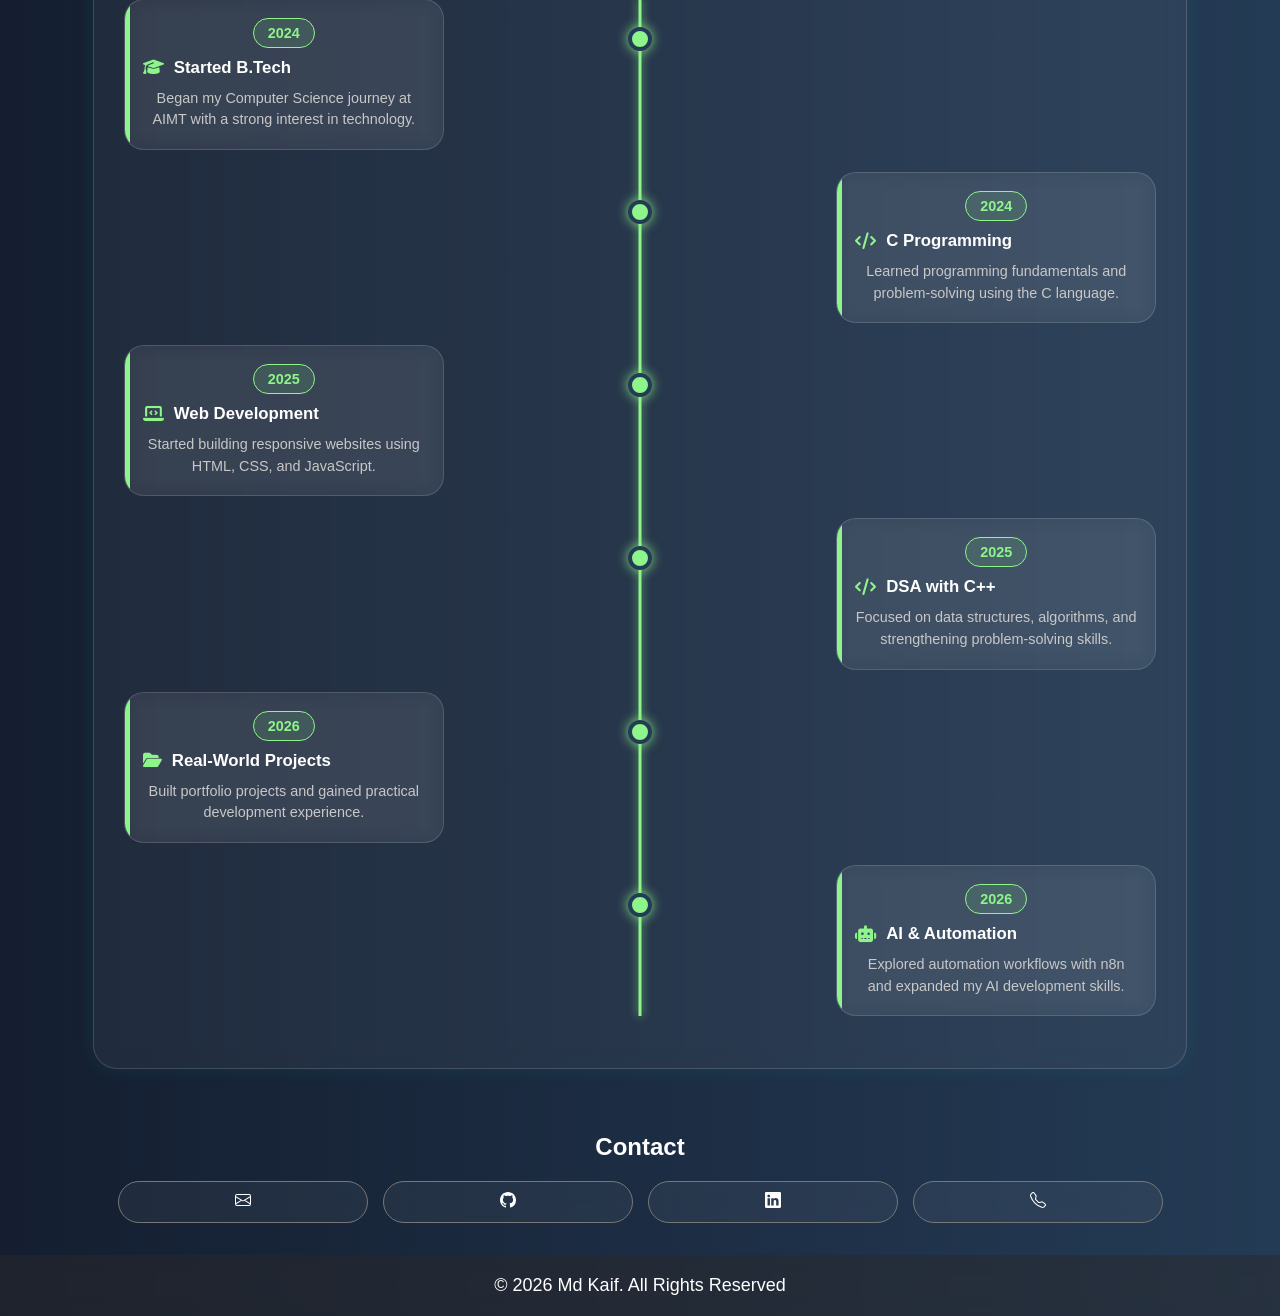
==== commit 354cd5d0: "Bug Fix" ====
--- a/portfolio.html
+++ b/portfolio.html
@@ -555,7 +555,7 @@
           <div class="timeline_item right">
             <div class="timeline_card">
               <span>2025</span>
-              <h3><i class="fa-solid fa-diagram-project"></i> DSA with C++</h3>
+              <h3><i class="fa-solid fa-code"></i> DSA with C++</h3>
               <p>
                 Focused on data structures, algorithms, and strengthening
                 problem-solving skills.
--- a/portfolio.css
+++ b/portfolio.css
@@ -804,7 +804,9 @@
   font-size: 0.95rem;
 }
 
-/*Tech Journey Timeline*/
+/* ===========================
+   Tech Journey Timeline
+=========================== */
 
 .timeline {
   margin-top: 50px;
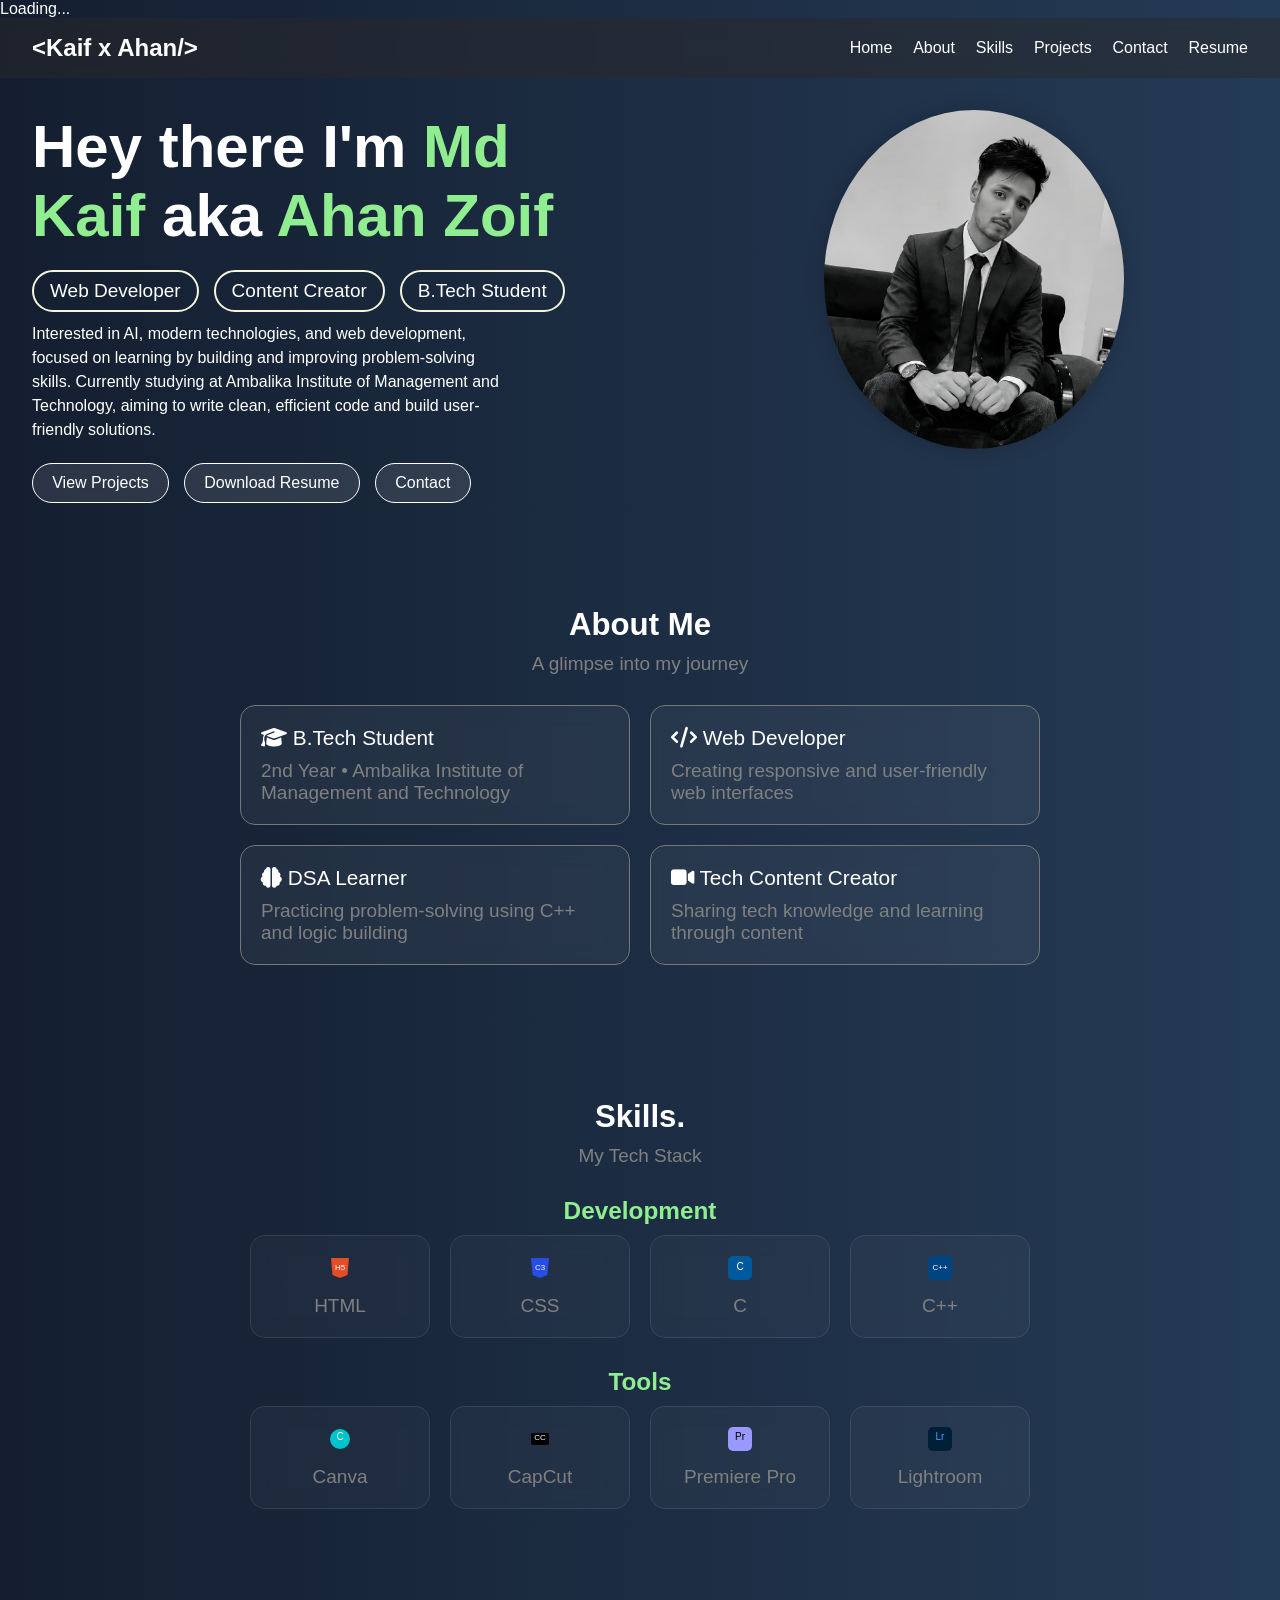
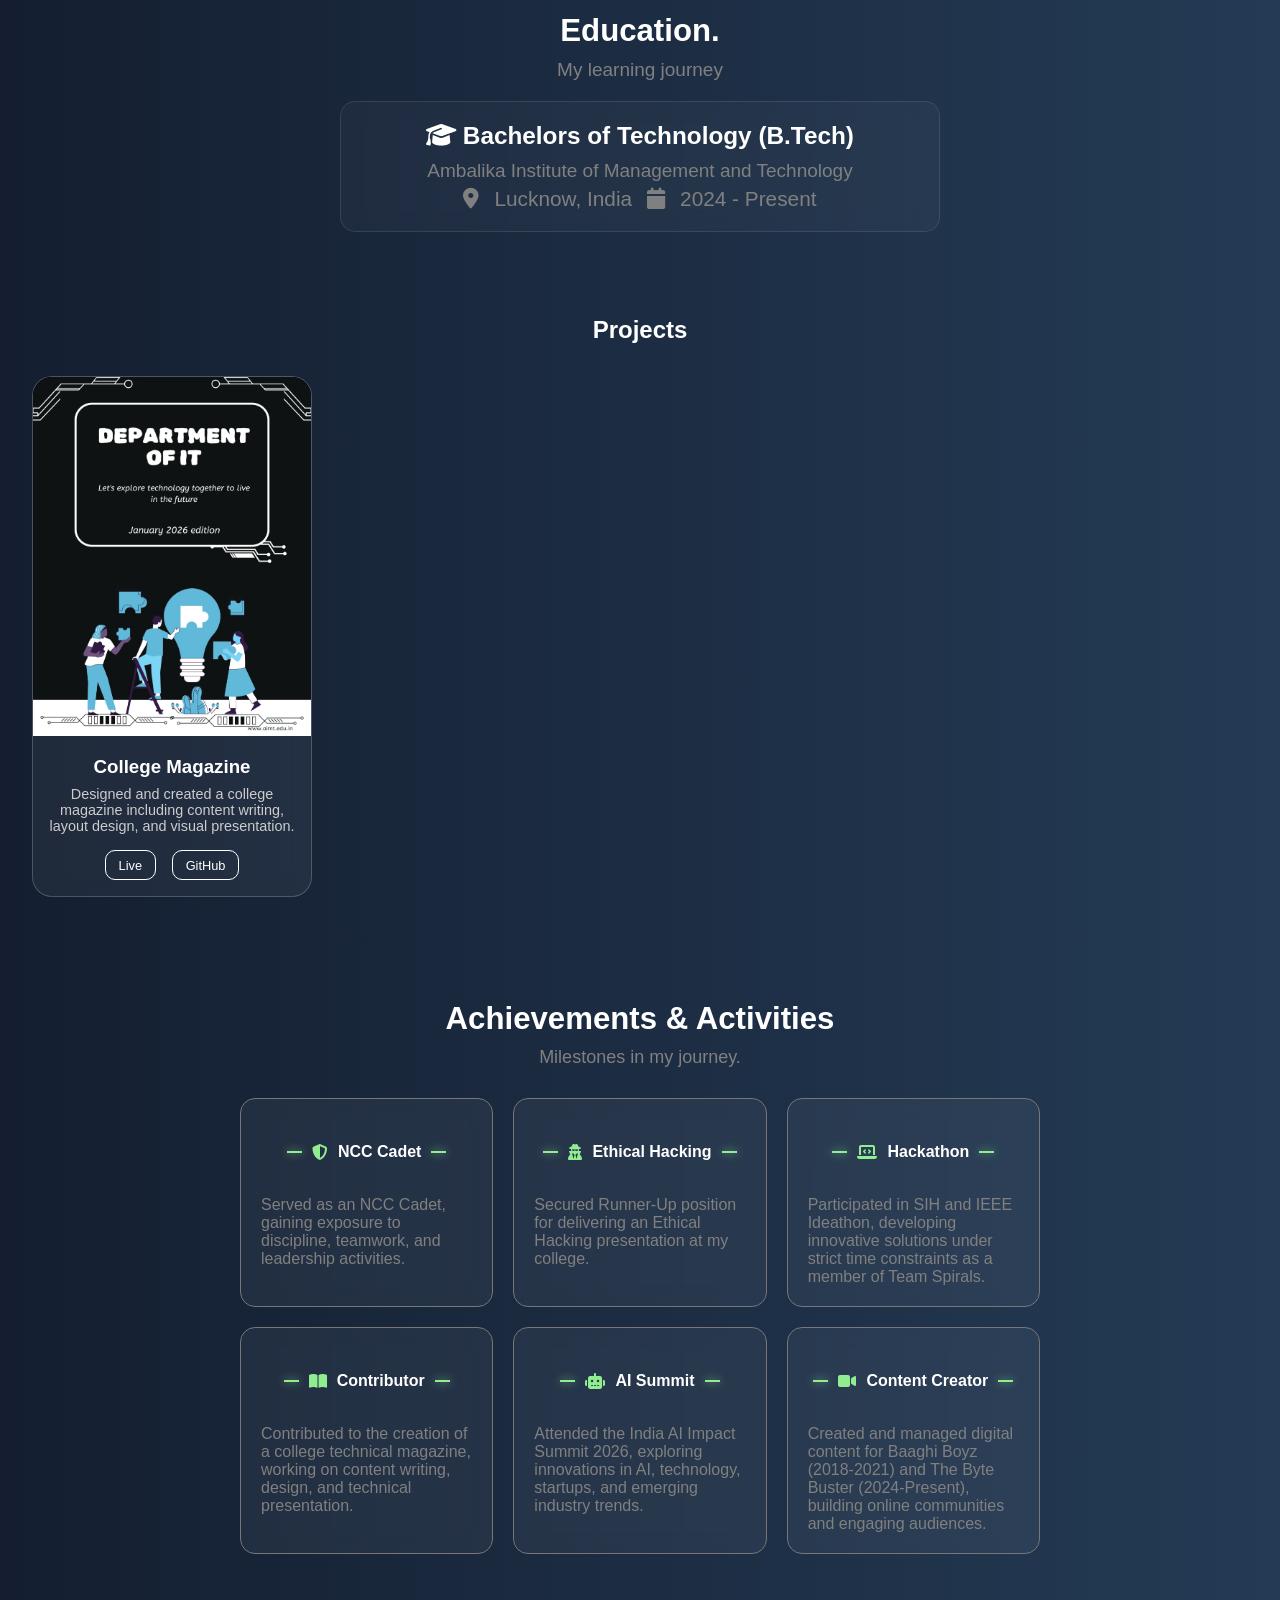
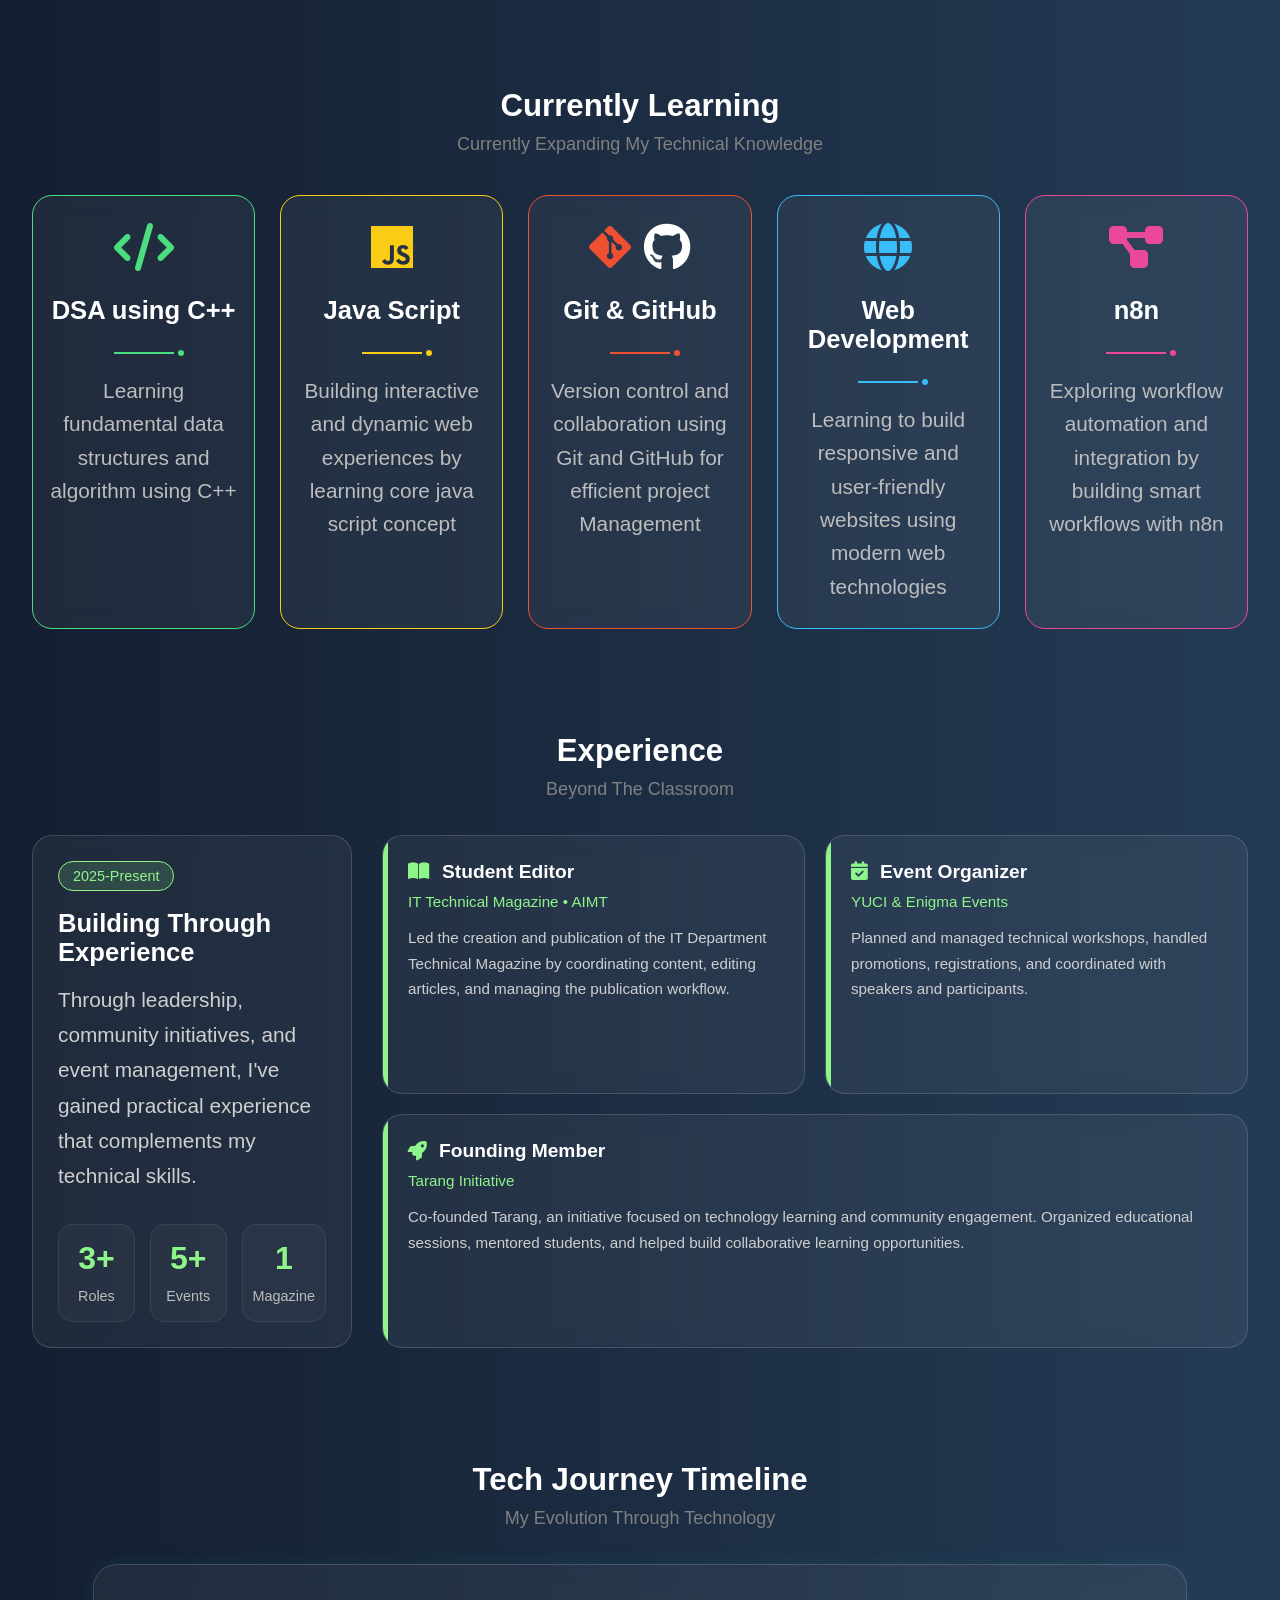
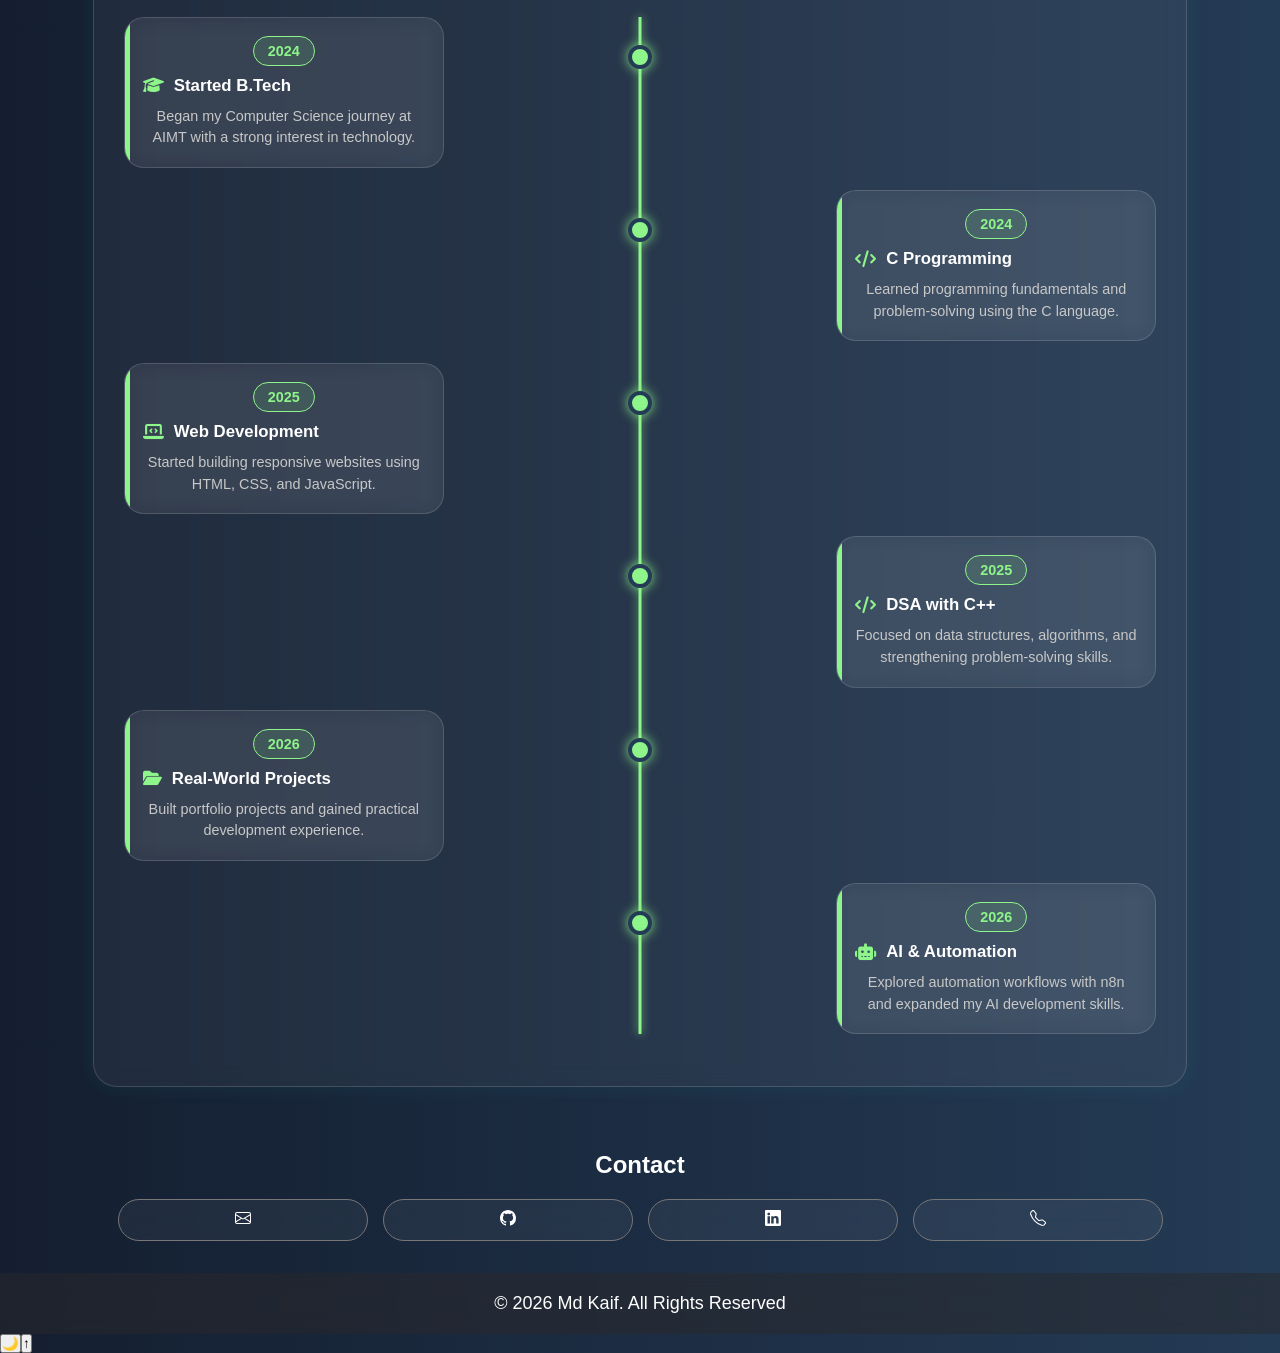
==== commit 3896df34: "Fix html bug" ====
--- a/portfolio.html
+++ b/portfolio.html
@@ -1,674 +1,517 @@
-<!doctype html>
+<!DOCTYPE html>
+
 <html lang="en">
-  <head>
-    <meta charset="UTF-8" />
-    <meta name="viewport" content="width=device-width, initial-scale=1.0" />
-    <title>My Protfolio</title>
-    <link rel="stylesheet" href="portfolio.css" />
-    <link
-      rel="stylesheet"
-      href="https://cdnjs.cloudflare.com/ajax/libs/font-awesome/6.5.0/css/all.min.css"
-    />
-  </head>
-  <body>
-    <!-- Header -->
-    <header>
-      <nav>
-        <div class="nav_left">
-          <h1>&lt;Kaif x Ahan/&gt;</h1>
-        </div>
-
-        <div class="nav_right">
-          <a href="#">Home</a>
-          <a href="#about">About</a>
-          <a href="#skill">Skills</a>
-          <a href="#projects">Projects</a>
-          <!-- <a href="#certificate">Certification</a> -->
-          <a href="#contact">Contact</a>
-          <a href="assets/resume.pdf" download="Md_Kaif_Resume">Resume</a>
-        </div>
-      </nav>
-    </header>
-
-    <main>
-      <section class="name">
-        <div class="leftSection">
-          <h1>Hey there I'm <span>Md Kaif</span> aka <span>Ahan Zoif</span></h1>
-
-          <ul class="intrest">
-            <li>Web Developer</li>
-            <li>
-              <a href="https://www.youtube.com/@thebytebusteryt"
-                >Content Creator</a
-              >
-            </li>
-            <li><a href="https://www.aimt.edu.in/">B.Tech Student</a></li>
-          </ul>
-
-          <p class="summary">
+<head>
+<meta charset="utf-8"/>
+<meta content="width=device-width, initial-scale=1.0" name="viewport"/>
+<title>Md Kaif | Portfolio</title>
+<link href="portfolio.css" rel="stylesheet"/>
+<link href="https://cdnjs.cloudflare.com/ajax/libs/font-awesome/6.5.0/css/all.min.css" rel="stylesheet"/>
+<meta content="Md Kaif | Web Developer, C++ Learner, Content Creator Portfolio" name="description"/></head>
+<body><div id="progress-bar"></div><div id="loader">Loading...</div>
+<!-- Header -->
+<header id="home">
+<nav>
+<div class="nav_left">
+<h1>&lt;Kaif x Ahan/&gt;</h1>
+</div>
+<div class="nav_right">
+<a href="#">Home</a>
+<a href="#about">About</a>
+<a href="#skill">Skills</a>
+<a href="#projects">Projects</a>
+<!-- <a href="#certificate">Certification</a> -->
+<a href="#contact">Contact</a>
+<a download="Md_Kaif_Resume" href="assets/resume.pdf">Resume</a>
+</div>
+</nav>
+</header>
+<main>
+<section class="name">
+<div class="leftSection">
+<h1>Hey there I'm <span>Md Kaif</span> aka <span>Ahan Zoif</span></h1>
+<ul class="intrest">
+<li>Web Developer</li>
+<li>
+<a href="https://www.youtube.com/@thebytebusteryt">Content Creator</a>
+</li>
+<li><a href="https://www.aimt.edu.in/">B.Tech Student</a></li>
+</ul>
+<p class="summary">
             Interested in AI, modern technologies, and web development, focused
             on learning by building and improving problem-solving skills.
             Currently studying at Ambalika Institute of Management and
             Technology, aiming to write clean, efficient code and build
             user-friendly solutions.
           </p>
-        </div>
-
-        <div class="rightSection">
-          <img src="assets/profile.jpeg" alt="Md Kaif aka Ahan Zoif" />
-        </div>
-
-        <div class="buttonGroup">
-          <a href="#projects" class="namebutton">View Projects</a>
-          <a
-            href="assets/resume.pdf"
-            download="Md_Kaif_Resume"
-            class="resumebutton"
-            >Download Resume</a
-          >
-          <a href="#contact" class="contactButton">Contact</a>
-        </div>
-      </section>
-    </main>
-
-    <!-- About-->
-    <section id="about" class="about">
-      <h2>About Me</h2>
-      <p>A glimpse into my journey</p>
-
-      <div class="aboutGrid">
-        <div class="aboutCard">
-          <i class="fas fa-graduation-cap"></i>
+</div>
+<div class="rightSection">
+<img alt="Md Kaif aka Ahan Zoif" loading="lazy" src="assets/profile.jpeg"/>
+</div>
+<div class="buttonGroup">
+<a class="namebutton" href="#projects">View Projects</a>
+<a class="resumebutton" download="Md_Kaif_Resume" href="assets/resume.pdf">Download Resume</a>
+<a class="contactButton" href="#contact">Contact</a>
+</div>
+</section>
+</main>
+<!-- About-->
+<section class="about" id="about">
+<h2>About Me</h2>
+<p>A glimpse into my journey</p>
+<div class="aboutGrid">
+<div class="aboutCard">
+<i class="fas fa-graduation-cap"></i>
           B.Tech Student
           <p>2nd Year • Ambalika Institute of Management and Technology</p>
-        </div>
-        <div class="aboutCard">
-          <i class="fas fa-code"></i>
+</div>
+<div class="aboutCard">
+<i class="fas fa-code"></i>
           Web Developer
           <p>Creating responsive and user-friendly web interfaces</p>
-        </div>
-        <div class="aboutCard">
-          <i class="fas fa-brain"></i>
+</div>
+<div class="aboutCard">
+<i class="fas fa-brain"></i>
           DSA Learner
           <p>Practicing problem-solving using C++ and logic building</p>
-        </div>
-        <div class="aboutCard">
-          <i class="fas fa-video"></i>
+</div>
+<div class="aboutCard">
+<i class="fas fa-video"></i>
           Tech Content Creator
           <p>Sharing tech knowledge and learning through content</p>
-        </div>
-      </div>
-    </section>
-
-    <!-- Skills -->
-    <section id="skill" class="skill">
-      <h2>Skills.</h2>
-      <p>My Tech Stack</p>
-      <!-- Development -->
-      <div class="skillCategory">
-        <h3>Development</h3>
-
-        <div class="skill_Container">
-          <div class="skillCard">
-            <div class="icon">
-              <!-- HTML -->
-              <svg viewBox="0 0 24 24" width="24" height="24" fill="#E44D26">
-                <path d="M3 2l1.5 17L12 22l7.5-3L21 2H3z" />
-                <text
-                  x="50%"
-                  y="60%"
-                  text-anchor="middle"
-                  fill="white"
-                  font-size="8"
-                >
+</div>
+</div>
+</section>
+<!-- Skills -->
+<section class="skill" id="skill">
+<h2>Skills.</h2>
+<p>My Tech Stack</p>
+<!-- Development -->
+<div class="skillCategory">
+<h3>Development</h3>
+<div class="skill_Container">
+<div class="skillCard">
+<div class="icon">
+<!-- HTML -->
+<svg fill="#E44D26" height="24" viewbox="0 0 24 24" width="24">
+<path d="M3 2l1.5 17L12 22l7.5-3L21 2H3z"></path>
+<text fill="white" font-size="8" text-anchor="middle" x="50%" y="60%">
                   H5
                 </text>
-              </svg>
-            </div>
-            <p>HTML</p>
-          </div>
-          <div class="skillCard">
-            <div class="icon">
-              <!-- CSS -->
-              <svg viewBox="0 0 24 24" width="24" height="24" fill="#264DE4">
-                <path d="M3 2l1.5 17L12 22l7.5-3L21 2H3z" />
-                <text
-                  x="50%"
-                  y="60%"
-                  text-anchor="middle"
-                  fill="white"
-                  font-size="8"
-                >
+</svg>
+</div>
+<p>HTML</p>
+</div>
+<div class="skillCard">
+<div class="icon">
+<!-- CSS -->
+<svg fill="#264DE4" height="24" viewbox="0 0 24 24" width="24">
+<path d="M3 2l1.5 17L12 22l7.5-3L21 2H3z"></path>
+<text fill="white" font-size="8" text-anchor="middle" x="50%" y="60%">
                   C3
                 </text>
-              </svg>
-            </div>
-            <p>CSS</p>
-          </div>
-          <div class="skillCard">
-            <div class="icon">
-              <!-- C -->
-              <svg viewBox="0 0 24 24" width="24" height="24" fill="#00599C">
-                <rect width="24" height="24" rx="5" />
-                <text
-                  x="50%"
-                  y="60%"
-                  text-anchor="middle"
-                  fill="white"
-                  font-size="10"
-                >
+</svg>
+</div>
+<p>CSS</p>
+</div>
+<div class="skillCard">
+<div class="icon">
+<!-- C -->
+<svg fill="#00599C" height="24" viewbox="0 0 24 24" width="24">
+<rect height="24" rx="5" width="24"></rect>
+<text fill="white" font-size="10" text-anchor="middle" x="50%" y="60%">
                   C
                 </text>
-              </svg>
-            </div>
-            <p>C</p>
-          </div>
-          <div class="skillCard">
-            <div class="icon">
-              <!-- C++ -->
-              <svg viewBox="0 0 24 24" width="24" height="24" fill="#004482">
-                <rect width="24" height="24" rx="5" />
-                <text
-                  x="50%"
-                  y="60%"
-                  text-anchor="middle"
-                  fill="white"
-                  font-size="8"
-                >
+</svg>
+</div>
+<p>C</p>
+</div>
+<div class="skillCard">
+<div class="icon">
+<!-- C++ -->
+<svg fill="#004482" height="24" viewbox="0 0 24 24" width="24">
+<rect height="24" rx="5" width="24"></rect>
+<text fill="white" font-size="8" text-anchor="middle" x="50%" y="60%">
                   C++
                 </text>
-              </svg>
-            </div>
-            <p>C++</p>
-          </div>
-        </div>
-      </div>
-
-      <!-- Tools -->
-      <div class="skillCategory">
-        <h3>Tools</h3>
-        <div class="skill_Container">
-          <div class="skillCard">
-            <div class="icon">
-              <svg width="24" height="24" viewBox="0 0 24 24" fill="#00C4CC">
-                <circle cx="12" cy="12" r="10" />
-                <text
-                  x="50%"
-                  y="55%"
-                  text-anchor="middle"
-                  fill="white"
-                  font-size="10"
-                  font-family="Arial"
-                >
+</svg>
+</div>
+<p>C++</p>
+</div>
+</div>
+</div>
+<!-- Tools -->
+<div class="skillCategory">
+<h3>Tools</h3>
+<div class="skill_Container">
+<div class="skillCard">
+<div class="icon">
+<svg fill="#00C4CC" height="24" viewbox="0 0 24 24" width="24">
+<circle cx="12" cy="12" r="10"></circle>
+<text fill="white" font-family="Arial" font-size="10" text-anchor="middle" x="50%" y="55%">
                   C
                 </text>
-              </svg>
-            </div>
-            <p>Canva</p>
-          </div>
-          <div class="skillCard">
-            <div class="icon">
-              <svg width="24" height="24" viewBox="0 0 24 24" fill="black">
-                <rect x="3" y="6" width="18" height="12" rx="2" />
-                <text
-                  x="50%"
-                  y="55%"
-                  text-anchor="middle"
-                  fill="white"
-                  font-size="8"
-                >
+</svg>
+</div>
+<p>Canva</p>
+</div>
+<div class="skillCard">
+<div class="icon">
+<svg fill="black" height="24" viewbox="0 0 24 24" width="24">
+<rect height="12" rx="2" width="18" x="3" y="6"></rect>
+<text fill="white" font-size="8" text-anchor="middle" x="50%" y="55%">
                   CC
                 </text>
-              </svg>
-            </div>
-            <p>CapCut</p>
-          </div>
-          <div class="skillCard">
-            <div class="icon">
-              <svg width="24" height="24" viewBox="0 0 24 24" fill="#9999FF">
-                <rect width="24" height="24" rx="5" />
-                <text
-                  x="50%"
-                  y="55%"
-                  text-anchor="middle"
-                  fill="#000"
-                  font-size="10"
-                >
+</svg>
+</div>
+<p>CapCut</p>
+</div>
+<div class="skillCard">
+<div class="icon">
+<svg fill="#9999FF" height="24" viewbox="0 0 24 24" width="24">
+<rect height="24" rx="5" width="24"></rect>
+<text fill="#000" font-size="10" text-anchor="middle" x="50%" y="55%">
                   Pr
                 </text>
-              </svg>
-            </div>
-            <p>Premiere Pro</p>
-          </div>
-          <div class="skillCard">
-            <div class="icon">
-              <svg width="24" height="24" viewBox="0 0 24 24" fill="#001E36">
-                <rect width="24" height="24" rx="5" />
-                <text
-                  x="50%"
-                  y="55%"
-                  text-anchor="middle"
-                  fill="#31A8FF"
-                  font-size="10"
-                >
+</svg>
+</div>
+<p>Premiere Pro</p>
+</div>
+<div class="skillCard">
+<div class="icon">
+<svg fill="#001E36" height="24" viewbox="0 0 24 24" width="24">
+<rect height="24" rx="5" width="24"></rect>
+<text fill="#31A8FF" font-size="10" text-anchor="middle" x="50%" y="55%">
                   Lr
                 </text>
-              </svg>
-            </div>
-            <p>Lightroom</p>
-          </div>
-        </div>
-      </div>
-    </section>
-
-    <!-- Education -->
-    <section class="education">
-      <h2>Education.</h2>
-      <p>My learning journey</p>
-
-      <div class="educationCard">
-        <h3>
-          <i class="fas fa-graduation-cap"></i> Bachelors of Technology (B.Tech)
+</svg>
+</div>
+<p>Lightroom</p>
+</div>
+</div>
+</div>
+</section>
+<!-- Education -->
+<section class="education">
+<h2>Education.</h2>
+<p>My learning journey</p>
+<div class="educationCard">
+<h3>
+<i class="fas fa-graduation-cap"></i> Bachelors of Technology (B.Tech)
         </h3>
-        <p>Ambalika Institute of Management and Technology</p>
-        <div class="details">
-          <i class="fa-solid fa-location-dot"></i> Lucknow, India
+<p>Ambalika Institute of Management and Technology</p>
+<div class="details">
+<i class="fa-solid fa-location-dot"></i> Lucknow, India
           <i class="fa-solid fa-calendar"></i> 2024 - Present
         </div>
-      </div>
-    </section>
-
-    <!-- Projects -->
-    <section id="projects" class="projects">
-      <h2>Projects</h2>
-
-      <!-- Project 1 start here.... -->
-
-      <div class="projects_container">
-        <div class="project_card">
-          <a
-            href="https://www.aimt.edu.in/wp-content/uploads/2026/02/tech-it-jan-2026.pdf"
-            target="_blank"
-          >
-            <img src="assets/project1.jpg" alt="project" />
-          </a>
-
-          <div class="project_content">
-            <h3>College Magazine</h3>
-
-            <p>
+</div>
+</section>
+<!-- Projects -->
+<section class="projects" id="projects">
+<h2>Projects</h2>
+<!-- Project 1 start here.... -->
+<div class="projects_container">
+<div class="project_card">
+<a href="https://www.aimt.edu.in/wp-content/uploads/2026/02/tech-it-jan-2026.pdf" target="_blank">
+<img alt="project" loading="lazy" src="assets/project1.jpg"/>
+</a>
+<div class="project_content">
+<h3>College Magazine</h3>
+<p>
               Designed and created a college magazine including content writing,
               layout design, and visual presentation.
             </p>
-
-            <div class="project_buttons">
-              <a
-                href="https://www.aimt.edu.in/wp-content/uploads/2026/02/tech-it-jan-2026.pdf"
-                target="_blank"
-                >Live</a
-              >
-              <a
-                href="https://github.com/ahanzoif/it-technical-magazine-jan-2026"
-                target="_blank"
-                >GitHub</a
-              >
-            </div>
+<div class="project_buttons">
+<a href="https://www.aimt.edu.in/wp-content/uploads/2026/02/tech-it-jan-2026.pdf" target="_blank">Live</a>
+<a href="https://github.com/ahanzoif/it-technical-magazine-jan-2026" target="_blank">GitHub</a>
+</div>
+</div>
+</div>
+</div>
+<!-- Project 1 end here.... -->
+</section>
+<!-- <section id="certificate" class="certificate"></section> -->
+<!-- Achievements -->
+<section class="achievement">
+<h2>Achievements &amp; Activities</h2>
+<p class="subheading">Milestones in my journey.</p>
+<div class="achievements_grid">
+<div class="achievement_card">
+<div class="achievement_title">
+<i class="fas fa-shield-alt"></i> NCC Cadet
           </div>
-        </div>
-      </div>
-      <!-- Project 1 end here.... -->
-    </section>
-
-    <!-- <section id="certificate" class="certificate"></section> -->
-
-    <!-- Achievements -->
-    <section class="achievement">
-      <h2>Achievements & Activities</h2>
-      <p class="subheading">Milestones in my journey.</p>
-      <div class="achievements_grid">
-        <div class="achievement_card">
-          <div class="achievement_title">
-            <i class="fas fa-shield-alt"></i> NCC Cadet
-          </div>
-          <p>
+<p>
             Served as an NCC Cadet, gaining exposure to discipline, teamwork,
             and leadership activities.
           </p>
-        </div>
-        <div class="achievement_card">
-          <div class="achievement_title">
-            <i class="fas fa-user-secret"></i> Ethical Hacking
+</div>
+<div class="achievement_card">
+<div class="achievement_title">
+<i class="fas fa-user-secret"></i> Ethical Hacking
           </div>
-          <p>
+<p>
             Secured Runner-Up position for delivering an Ethical Hacking
             presentation at my college.
           </p>
-        </div>
-        <div class="achievement_card">
-          <div class="achievement_title">
-            <i class="fas fa-laptop-code"></i> Hackathon
+</div>
+<div class="achievement_card">
+<div class="achievement_title">
+<i class="fas fa-laptop-code"></i> Hackathon
           </div>
-          <p>
+<p>
             Participated in SIH and IEEE Ideathon, developing innovative
             solutions under strict time constraints as a member of Team Spirals.
           </p>
-        </div>
-        <div class="achievement_card">
-          <div class="achievement_title">
-            <i class="fas fa-book-open"></i> Contributor
+</div>
+<div class="achievement_card">
+<div class="achievement_title">
+<i class="fas fa-book-open"></i> Contributor
           </div>
-          <p>
+<p>
             Contributed to the creation of a college technical magazine, working
             on content writing, design, and technical presentation.
           </p>
-        </div>
-        <div class="achievement_card">
-          <div class="achievement_title">
-            <i class="fas fa-robot"></i> AI Summit
+</div>
+<div class="achievement_card">
+<div class="achievement_title">
+<i class="fas fa-robot"></i> AI Summit
           </div>
-          <p>
+<p>
             Attended the India AI Impact Summit 2026, exploring innovations in
             AI, technology, startups, and emerging industry trends.
           </p>
-        </div>
-        <div class="achievement_card">
-          <div class="achievement_title">
-            <i class="fas fa-video"></i> Content Creator
+</div>
+<div class="achievement_card">
+<div class="achievement_title">
+<i class="fas fa-video"></i> Content Creator
           </div>
-          <p>
+<p>
             Created and managed digital content for Baaghi Boyz (2018-2021) and
             The Byte Buster (2024-Present), building online communities and
             engaging audiences.
           </p>
-        </div>
-      </div>
-    </section>
-
-    <!-- Currently Learning -->
-    <section class="currently_learning">
-      <h2>Currently Learning</h2>
-      <p class="learning">Currently Expanding My Technical Knowledge</p>
-      <div class="learning_grid">
-        <div class="learning_card cpp">
-          <div class="learning_icon cpp">
-            <i class="fa-solid fa-code"></i>
-          </div>
-          <h3>DSA using C++</h3>
-          <div class="title_line"></div>
-          <p>Learning fundamental data structures and algorithm using C++</p>
-        </div>
-
-        <div class="learning_card javascript">
-          <div class="learning_icon javascript">
-            <i class="fa-brands fa-js"></i>
-          </div>
-          <h3>Java Script</h3>
-          <div class="title_line"></div>
-          <p>
+</div>
+</div>
+</section>
+<!-- Currently Learning -->
+<section class="currently_learning">
+<h2>Currently Learning</h2>
+<p class="learning">Currently Expanding My Technical Knowledge</p>
+<div class="learning_grid">
+<div class="learning_card cpp">
+<div class="learning_icon cpp">
+<i class="fa-solid fa-code"></i>
+</div>
+<h3>DSA using C++</h3>
+<div class="title_line"></div>
+<p>Learning fundamental data structures and algorithm using C++</p>
+</div>
+<div class="learning_card javascript">
+<div class="learning_icon javascript">
+<i class="fa-brands fa-js"></i>
+</div>
+<h3>Java Script</h3>
+<div class="title_line"></div>
+<p>
             Building interactive and dynamic web experiences by learning core
             java script concept
           </p>
-        </div>
-
-        <div class="learning_card git">
-          <div class="learning_icon git">
-            <i class="fa-brands fa-git-alt"></i>
-            <i class="fa-brands fa-github"></i>
-          </div>
-          <h3>Git & GitHub</h3>
-          <div class="title_line"></div>
-          <p>
+</div>
+<div class="learning_card git">
+<div class="learning_icon git">
+<i class="fa-brands fa-git-alt"></i>
+<i class="fa-brands fa-github"></i>
+</div>
+<h3>Git &amp; GitHub</h3>
+<div class="title_line"></div>
+<p>
             Version control and collaboration using Git and GitHub for efficient
             project Management
           </p>
-        </div>
-
-        <div class="learning_card web">
-          <div class="learning_icon web">
-            <i class="fa-solid fa-globe"></i>
-          </div>
-          <h3>Web Development</h3>
-          <div class="title_line"></div>
-          <p>
+</div>
+<div class="learning_card web">
+<div class="learning_icon web">
+<i class="fa-solid fa-globe"></i>
+</div>
+<h3>Web Development</h3>
+<div class="title_line"></div>
+<p>
             Learning to build responsive and user-friendly websites using modern
             web technologies
           </p>
-        </div>
-
-        <div class="learning_card n8n">
-          <div class="learning_icon n8n">
-            <i class="fa-solid fa-diagram-project"></i>
-          </div>
-          <h3>n8n</h3>
-          <div class="title_line"></div>
-          <p>
+</div>
+<div class="learning_card n8n">
+<div class="learning_icon n8n">
+<i class="fa-solid fa-diagram-project"></i>
+</div>
+<h3>n8n</h3>
+<div class="title_line"></div>
+<p>
             Exploring workflow automation and integration by building smart
             workflows with n8n
           </p>
-        </div>
-      </div>
-    </section>
-
-    <!-- Experience -->
-    <section class="experience">
-      <h2>Experience</h2>
-      <p class="subtitle">Beyond The Classroom</p>
-      <div class="experience_container">
-        <div class="experience_left">
-          <span class="exp_tag">2025-Present</span>
-          <h3>Building Through Experience</h3>
-          <p>
+</div>
+</div>
+</section>
+<!-- Experience -->
+<section class="experience">
+<h2>Experience</h2>
+<p class="subtitle">Beyond The Classroom</p>
+<div class="experience_container">
+<div class="experience_left">
+<span class="exp_tag">2025-Present</span>
+<h3>Building Through Experience</h3>
+<p>
             Through leadership, community initiatives, and event management,
             I've gained practical experience that complements my technical
             skills.
           </p>
-
-          <div class="exp_stats">
-            <div>
-              <h4>3+</h4>
-              <span>Roles</span>
-            </div>
-            <div>
-              <h4>5+</h4>
-              <span>Events</span>
-            </div>
-            <div>
-              <h4>1</h4>
-              <span>Magazine</span>
-            </div>
-          </div>
-        </div>
-
-        <div class="experience_right">
-          <div class="exp_card">
-            <h3><i class="fa-solid fa-book-open"></i> Student Editor</h3>
-            <span>IT Technical Magazine • AIMT</span>
-            <p>
+<div class="exp_stats">
+<div>
+<h4>3+</h4>
+<span>Roles</span>
+</div>
+<div>
+<h4>5+</h4>
+<span>Events</span>
+</div>
+<div>
+<h4>1</h4>
+<span>Magazine</span>
+</div>
+</div>
+</div>
+<div class="experience_right">
+<div class="exp_card">
+<h3><i class="fa-solid fa-book-open"></i> Student Editor</h3>
+<span>IT Technical Magazine • AIMT</span>
+<p>
               Led the creation and publication of the IT Department Technical
               Magazine by coordinating content, editing articles, and managing
               the publication workflow.
             </p>
-          </div>
-
-          <div class="exp_card">
-            <h3><i class="fa-solid fa-calendar-check"></i> Event Organizer</h3>
-            <span>YUCI & Enigma Events</span>
-            <p>
+</div>
+<div class="exp_card">
+<h3><i class="fa-solid fa-calendar-check"></i> Event Organizer</h3>
+<span>YUCI &amp; Enigma Events</span>
+<p>
               Planned and managed technical workshops, handled promotions,
               registrations, and coordinated with speakers and participants.
             </p>
-          </div>
-
-          <div class="exp_card">
-            <h3><i class="fa-solid fa-rocket"></i> Founding Member</h3>
-            <span>Tarang Initiative</span>
-            <p>
+</div>
+<div class="exp_card">
+<h3><i class="fa-solid fa-rocket"></i> Founding Member</h3>
+<span>Tarang Initiative</span>
+<p>
               Co-founded Tarang, an initiative focused on technology learning
               and community engagement. Organized educational sessions, mentored
               students, and helped build collaborative learning opportunities.
             </p>
-          </div>
-        </div>
-      </div>
-    </section>
-
-    <!-- Tech Journey Timeline -->
-    <section class="timeline">
-      <h2>Tech Journey Timeline</h2>
-      <p>My Evolution Through Technology</p>
-
-      <div class="timeline_container">
-        <div class="timeline_grid">
-          <div class="timeline_item left">
-            <div class="timeline_card">
-              <span>2024</span>
-              <h3><i class="fa-solid fa-graduation-cap"></i> Started B.Tech</h3>
-              <p>
+</div>
+</div>
+</div>
+</section>
+<!-- Tech Journey Timeline -->
+<section class="timeline">
+<h2>Tech Journey Timeline</h2>
+<p>My Evolution Through Technology</p>
+<div class="timeline_container">
+<div class="timeline_grid">
+<div class="timeline_item left">
+<div class="timeline_card">
+<span>2024</span>
+<h3><i class="fa-solid fa-graduation-cap"></i> Started B.Tech</h3>
+<p>
                 Began my Computer Science journey at AIMT with a strong interest
                 in technology.
               </p>
-            </div>
-          </div>
-
-          <div class="timeline_item right">
-            <div class="timeline_card">
-              <span>2024</span>
-              <h3><i class="fa-solid fa-code"></i> C Programming</h3>
-              <p>
+</div>
+</div>
+<div class="timeline_item right">
+<div class="timeline_card">
+<span>2024</span>
+<h3><i class="fa-solid fa-code"></i> C Programming</h3>
+<p>
                 Learned programming fundamentals and problem-solving using the C
                 language.
               </p>
-            </div>
-          </div>
-
-          <div class="timeline_item left">
-            <div class="timeline_card">
-              <span>2025</span>
-              <h3><i class="fa-solid fa-laptop-code"></i> Web Development</h3>
-              <p>
+</div>
+</div>
+<div class="timeline_item left">
+<div class="timeline_card">
+<span>2025</span>
+<h3><i class="fa-solid fa-laptop-code"></i> Web Development</h3>
+<p>
                 Started building responsive websites using HTML, CSS, and
                 JavaScript.
               </p>
-            </div>
-          </div>
-
-          <div class="timeline_item right">
-            <div class="timeline_card">
-              <span>2025</span>
-              <h3><i class="fa-solid fa-code"></i> DSA with C++</h3>
-              <p>
+</div>
+</div>
+<div class="timeline_item right">
+<div class="timeline_card">
+<span>2025</span>
+<h3><i class="fa-solid fa-code"></i> DSA with C++</h3>
+<p>
                 Focused on data structures, algorithms, and strengthening
                 problem-solving skills.
               </p>
-            </div>
-          </div>
-
-          <div class="timeline_item left">
-            <div class="timeline_card">
-              <span>2026</span>
-              <h3>
-                <i class="fa-solid fa-folder-open"></i> Real-World Projects
+</div>
+</div>
+<div class="timeline_item left">
+<div class="timeline_card">
+<span>2026</span>
+<h3>
+<i class="fa-solid fa-folder-open"></i> Real-World Projects
               </h3>
-              <p>
+<p>
                 Built portfolio projects and gained practical development
                 experience.
               </p>
-            </div>
-          </div>
-
-          <div class="timeline_item right">
-            <div class="timeline_card">
-              <span>2026</span>
-              <h3><i class="fa-solid fa-robot"></i> AI & Automation</h3>
-              <p>
+</div>
+</div>
+<div class="timeline_item right">
+<div class="timeline_card">
+<span>2026</span>
+<h3><i class="fa-solid fa-robot"></i> AI &amp; Automation</h3>
+<p>
                 Explored automation workflows with n8n and expanded my AI
                 development skills.
               </p>
-            </div>
-          </div>
-        </div>
-      </div>
-    </section>
-
-    <!-- Contact -->
-    <section id="contact" class="contact">
-      <h2>Contact</h2>
-
-      <div class="contactContainer">
-        <a href="mailto:kaifmd9006@gmail.com" class="contactItem">
-          <svg
-            xmlns="http://www.w3.org/2000/svg"
-            width="16"
-            height="16"
-            fill="currentColor"
-            class="bi bi-envelope"
-            viewBox="0 0 16 16"
-          >
-            <path
-              d="M0 4a2 2 0 0 1 2-2h12a2 2 0 0 1 2 2v8a2 2 0 0 1-2 2H2a2 2 0 0 1-2-2zm2-1a1 1 0 0 0-1 1v.217l7 4.2 7-4.2V4a1 1 0 0 0-1-1zm13 2.383-4.708 2.825L15 11.105zm-.034 6.876-5.64-3.471L8 9.583l-1.326-.795-5.64 3.47A1 1 0 0 0 2 13h12a1 1 0 0 0 .966-.741M1 11.105l4.708-2.897L1 5.383z"
-            />
-          </svg>
-        </a>
-
-        <a
-          href="https://github.com/ahanzoif"
-          target="_blank"
-          class="contactItem"
-        >
-          <svg
-            xmlns="http://www.w3.org/2000/svg"
-            width="16"
-            height="16"
-            fill="currentColor"
-            class="bi bi-github"
-            viewBox="0 0 16 16"
-          >
-            <path
-              d="M8 0C3.58 0 0 3.58 0 8c0 3.54 2.29 6.53 5.47 7.59.4.07.55-.17.55-.38 0-.19-.01-.82-.01-1.49-2.01.37-2.53-.49-2.69-.94-.09-.23-.48-.94-.82-1.13-.28-.15-.68-.52-.01-.53.63-.01 1.08.58 1.23.82.72 1.21 1.87.87 2.33.66.07-.52.28-.87.51-1.07-1.78-.2-3.64-.89-3.64-3.95 0-.87.31-1.59.82-2.15-.08-.2-.36-1.02.08-2.12 0 0 .67-.21 2.2.82.64-.18 1.32-.27 2-.27s1.36.09 2 .27c1.53-1.04 2.2-.82 2.2-.82.44 1.1.16 1.92.08 2.12.51.56.82 1.27.82 2.15 0 3.07-1.87 3.75-3.65 3.95.29.25.54.73.54 1.48 0 1.07-.01 1.93-.01 2.2 0 .21.15.46.55.38A8.01 8.01 0 0 0 16 8c0-4.42-3.58-8-8-8"
-            />
-          </svg>
-        </a>
-
-        <a
-          href="https://www.linkedin.com/in/mdkaif/"
-          target="_blank"
-          class="contactItem"
-        >
-          <svg
-            xmlns="http://www.w3.org/2000/svg"
-            width="16"
-            height="16"
-            fill="currentColor"
-            class="bi bi-linkedin"
-            viewBox="0 0 16 16"
-          >
-            <path
-              d="M0 1.146C0 .513.526 0 1.175 0h13.65C15.474 0 16 .513 16 1.146v13.708c0 .633-.526 1.146-1.175 1.146H1.175C.526 16 0 15.487 0 14.854zm4.943 12.248V6.169H2.542v7.225zm-1.2-8.212c.837 0 1.358-.554 1.358-1.248-.015-.709-.52-1.248-1.342-1.248S2.4 3.226 2.4 3.934c0 .694.521 1.248 1.327 1.248zm4.908 8.212V9.359c0-.216.016-.432.08-.586.173-.431.568-.878 1.232-.878.869 0 1.216.662 1.216 1.634v3.865h2.401V9.25c0-2.22-1.184-3.252-2.764-3.252-1.274 0-1.845.7-2.165 1.193v.025h-.016l.016-.025V6.169h-2.4c.03.678 0 7.225 0 7.225z"
-            />
-          </svg>
-        </a>
-
-        <a href="tel:7050246268" class="contactItem">
-          <svg
-            xmlns="http://www.w3.org/2000/svg"
-            width="16"
-            height="16"
-            fill="currentColor"
-            class="bi bi-telephone"
-            viewBox="0 0 16 16"
-          >
-            <path
-              d="M3.654 1.328a.678.678 0 0 0-1.015-.063L1.605 2.3c-.483.484-.661 1.169-.45 1.77a17.6 17.6 0 0 0 4.168 6.608 17.6 17.6 0 0 0 6.608 4.168c.601.211 1.286.033 1.77-.45l1.034-1.034a.678.678 0 0 0-.063-1.015l-2.307-1.794a.68.68 0 0 0-.58-.122l-2.19.547a1.75 1.75 0 0 1-1.657-.459L5.482 8.062a1.75 1.75 0 0 1-.46-1.657l.548-2.19a.68.68 0 0 0-.122-.58zM1.884.511a1.745 1.745 0 0 1 2.612.163L6.29 2.98c.329.423.445.974.315 1.494l-.547 2.19a.68.68 0 0 0 .178.643l2.457 2.457a.68.68 0 0 0 .644.178l2.189-.547a1.75 1.75 0 0 1 1.494.315l2.306 1.794c.829.645.905 1.87.163 2.611l-1.034 1.034c-.74.74-1.846 1.065-2.877.702a18.6 18.6 0 0 1-7.01-4.42 18.6 18.6 0 0 1-4.42-7.009c-.362-1.03-.037-2.137.703-2.877z"
-            />
-          </svg>
-        </a>
-      </div>
-    </section>
-
-    <!-- Footer -->
-    <footer>
-      <p>&copy; 2026 Md Kaif. All Rights Reserved</p>
-      <!-- <p>Built with HTML, CSS & JavaScript</p> -->
-    </footer>
-  </body>
-</html>
+</div>
+</div>
+</div>
+</div>
+</section>
+<!-- Contact -->
+<section class="contact" id="contact">
+<h2>Contact</h2>
+<div class="contactContainer">
+<a class="contactItem" href="mailto:kaifmd9006@gmail.com">
+<svg class="bi bi-envelope" fill="currentColor" height="16" viewbox="0 0 16 16" width="16" xmlns="http://www.w3.org/2000/svg">
+<path d="M0 4a2 2 0 0 1 2-2h12a2 2 0 0 1 2 2v8a2 2 0 0 1-2 2H2a2 2 0 0 1-2-2zm2-1a1 1 0 0 0-1 1v.217l7 4.2 7-4.2V4a1 1 0 0 0-1-1zm13 2.383-4.708 2.825L15 11.105zm-.034 6.876-5.64-3.471L8 9.583l-1.326-.795-5.64 3.47A1 1 0 0 0 2 13h12a1 1 0 0 0 .966-.741M1 11.105l4.708-2.897L1 5.383z"></path>
+</svg>
+</a>
+<a class="contactItem" href="https://github.com/ahanzoif" target="_blank">
+<svg class="bi bi-github" fill="currentColor" height="16" viewbox="0 0 16 16" width="16" xmlns="http://www.w3.org/2000/svg">
+<path d="M8 0C3.58 0 0 3.58 0 8c0 3.54 2.29 6.53 5.47 7.59.4.07.55-.17.55-.38 0-.19-.01-.82-.01-1.49-2.01.37-2.53-.49-2.69-.94-.09-.23-.48-.94-.82-1.13-.28-.15-.68-.52-.01-.53.63-.01 1.08.58 1.23.82.72 1.21 1.87.87 2.33.66.07-.52.28-.87.51-1.07-1.78-.2-3.64-.89-3.64-3.95 0-.87.31-1.59.82-2.15-.08-.2-.36-1.02.08-2.12 0 0 .67-.21 2.2.82.64-.18 1.32-.27 2-.27s1.36.09 2 .27c1.53-1.04 2.2-.82 2.2-.82.44 1.1.16 1.92.08 2.12.51.56.82 1.27.82 2.15 0 3.07-1.87 3.75-3.65 3.95.29.25.54.73.54 1.48 0 1.07-.01 1.93-.01 2.2 0 .21.15.46.55.38A8.01 8.01 0 0 0 16 8c0-4.42-3.58-8-8-8"></path>
+</svg>
+</a>
+<a class="contactItem" href="https://www.linkedin.com/in/mdkaif/" target="_blank">
+<svg class="bi bi-linkedin" fill="currentColor" height="16" viewbox="0 0 16 16" width="16" xmlns="http://www.w3.org/2000/svg">
+<path d="M0 1.146C0 .513.526 0 1.175 0h13.65C15.474 0 16 .513 16 1.146v13.708c0 .633-.526 1.146-1.175 1.146H1.175C.526 16 0 15.487 0 14.854zm4.943 12.248V6.169H2.542v7.225zm-1.2-8.212c.837 0 1.358-.554 1.358-1.248-.015-.709-.52-1.248-1.342-1.248S2.4 3.226 2.4 3.934c0 .694.521 1.248 1.327 1.248zm4.908 8.212V9.359c0-.216.016-.432.08-.586.173-.431.568-.878 1.232-.878.869 0 1.216.662 1.216 1.634v3.865h2.401V9.25c0-2.22-1.184-3.252-2.764-3.252-1.274 0-1.845.7-2.165 1.193v.025h-.016l.016-.025V6.169h-2.4c.03.678 0 7.225 0 7.225z"></path>
+</svg>
+</a>
+<a class="contactItem" href="tel:7050246268">
+<svg class="bi bi-telephone" fill="currentColor" height="16" viewbox="0 0 16 16" width="16" xmlns="http://www.w3.org/2000/svg">
+<path d="M3.654 1.328a.678.678 0 0 0-1.015-.063L1.605 2.3c-.483.484-.661 1.169-.45 1.77a17.6 17.6 0 0 0 4.168 6.608 17.6 17.6 0 0 0 6.608 4.168c.601.211 1.286.033 1.77-.45l1.034-1.034a.678.678 0 0 0-.063-1.015l-2.307-1.794a.68.68 0 0 0-.58-.122l-2.19.547a1.75 1.75 0 0 1-1.657-.459L5.482 8.062a1.75 1.75 0 0 1-.46-1.657l.548-2.19a.68.68 0 0 0-.122-.58zM1.884.511a1.745 1.745 0 0 1 2.612.163L6.29 2.98c.329.423.445.974.315 1.494l-.547 2.19a.68.68 0 0 0 .178.643l2.457 2.457a.68.68 0 0 0 .644.178l2.189-.547a1.75 1.75 0 0 1 1.494.315l2.306 1.794c.829.645.905 1.87.163 2.611l-1.034 1.034c-.74.74-1.846 1.065-2.877.702a18.6 18.6 0 0 1-7.01-4.42 18.6 18.6 0 0 1-4.42-7.009c-.362-1.03-.037-2.137.703-2.877z"></path>
+</svg>
+</a>
+</div>
+</section>
+<!-- Footer -->
+<footer>
+<p>© 2026 Md Kaif. All Rights Reserved</p>
+<!-- <p>Built with HTML, CSS & JavaScript</p> -->
+</footer>
+<button id="theme-toggle">🌙</button><button id="backToTop">↑</button><script src="script.js"></script></body>
+</html>
--- a/portfolio.css
+++ b/portfolio.css
@@ -361,10 +361,10 @@
 
 .projects_container {
   margin-top: 2rem;
-  display: flex;
+  display: grid;
+  grid-template-columns: repeat(auto-fit, minmax(280px, 1fr));
   gap: 2rem;
-  flex-wrap: wrap;
-  justify-content: center;
+  width: 100%;
 }
 
 .project_card {
@@ -970,3 +970,135 @@
   backdrop-filter: blur(10px);
   font-size: 18px;
 }
+
+/* ===========================
+   Responsive Design
+=========================== */
+
+@media (max-width: 992px) {
+  nav {
+    flex-direction: column;
+    gap: 20px;
+  }
+
+  .nav_right {
+    flex-wrap: wrap;
+    justify-content: center;
+  }
+
+  .name {
+    flex-direction: column-reverse;
+    gap: 40px;
+    text-align: center;
+  }
+
+  .leftSection,
+  .rightSection {
+    width: 100%;
+    align-items: center;
+    text-align: center;
+  }
+
+  .summary {
+    max-width: 100%;
+  }
+
+  .buttonGroup,
+  .intrest {
+    justify-content: center;
+    flex-wrap: wrap;
+  }
+
+  .aboutGrid,
+  .achievements_grid,
+  .experience_container {
+    grid-template-columns: 1fr;
+  }
+
+  .educationCard {
+    width: 100%;
+  }
+
+  .learning_grid {
+    grid-template-columns: repeat(2, 1fr);
+  }
+
+  .experience_right {
+    grid-template-columns: 1fr;
+  }
+
+  .experience_right .exp_card:last-child {
+    grid-column: auto;
+  }
+
+  .timeline_container {
+    width: 100%;
+    padding: 20px;
+  }
+
+  .timeline_grid::before {
+    left: 20px;
+  }
+
+  .timeline_item {
+    justify-content: flex-start;
+  }
+
+  .timeline_item::before {
+    left: 20px;
+    transform: none;
+  }
+
+  .left .timeline_card,
+  .right .timeline_card {
+    margin-left: 50px;
+    margin-right: 0;
+  }
+
+  .timeline_card {
+    width: 100%;
+  }
+
+  .contactContainer {
+    flex-direction: column;
+  }
+
+  .contactItem {
+    width: 100%;
+  }
+
+  /* Projects - CSS Grid */
+  .projects_container {
+    display: grid;
+    grid-template-columns: repeat(auto-fit, minmax(280px, 1fr));
+    gap: 25px;
+    width: 100%;
+  }
+
+  .project_card {
+    width: 100%;
+    max-width: none;
+  }
+}
+
+@media (max-width: 600px) {
+  section {
+    padding: 60px 20px;
+  }
+
+  .leftSection {
+    font-size: 2rem;
+  }
+
+  .learning_grid {
+    grid-template-columns: 1fr;
+  }
+
+  .skill_Container {
+    grid-template-columns: repeat(2, 1fr);
+  }
+
+  .nav_right {
+    gap: 12px;
+  }
+}
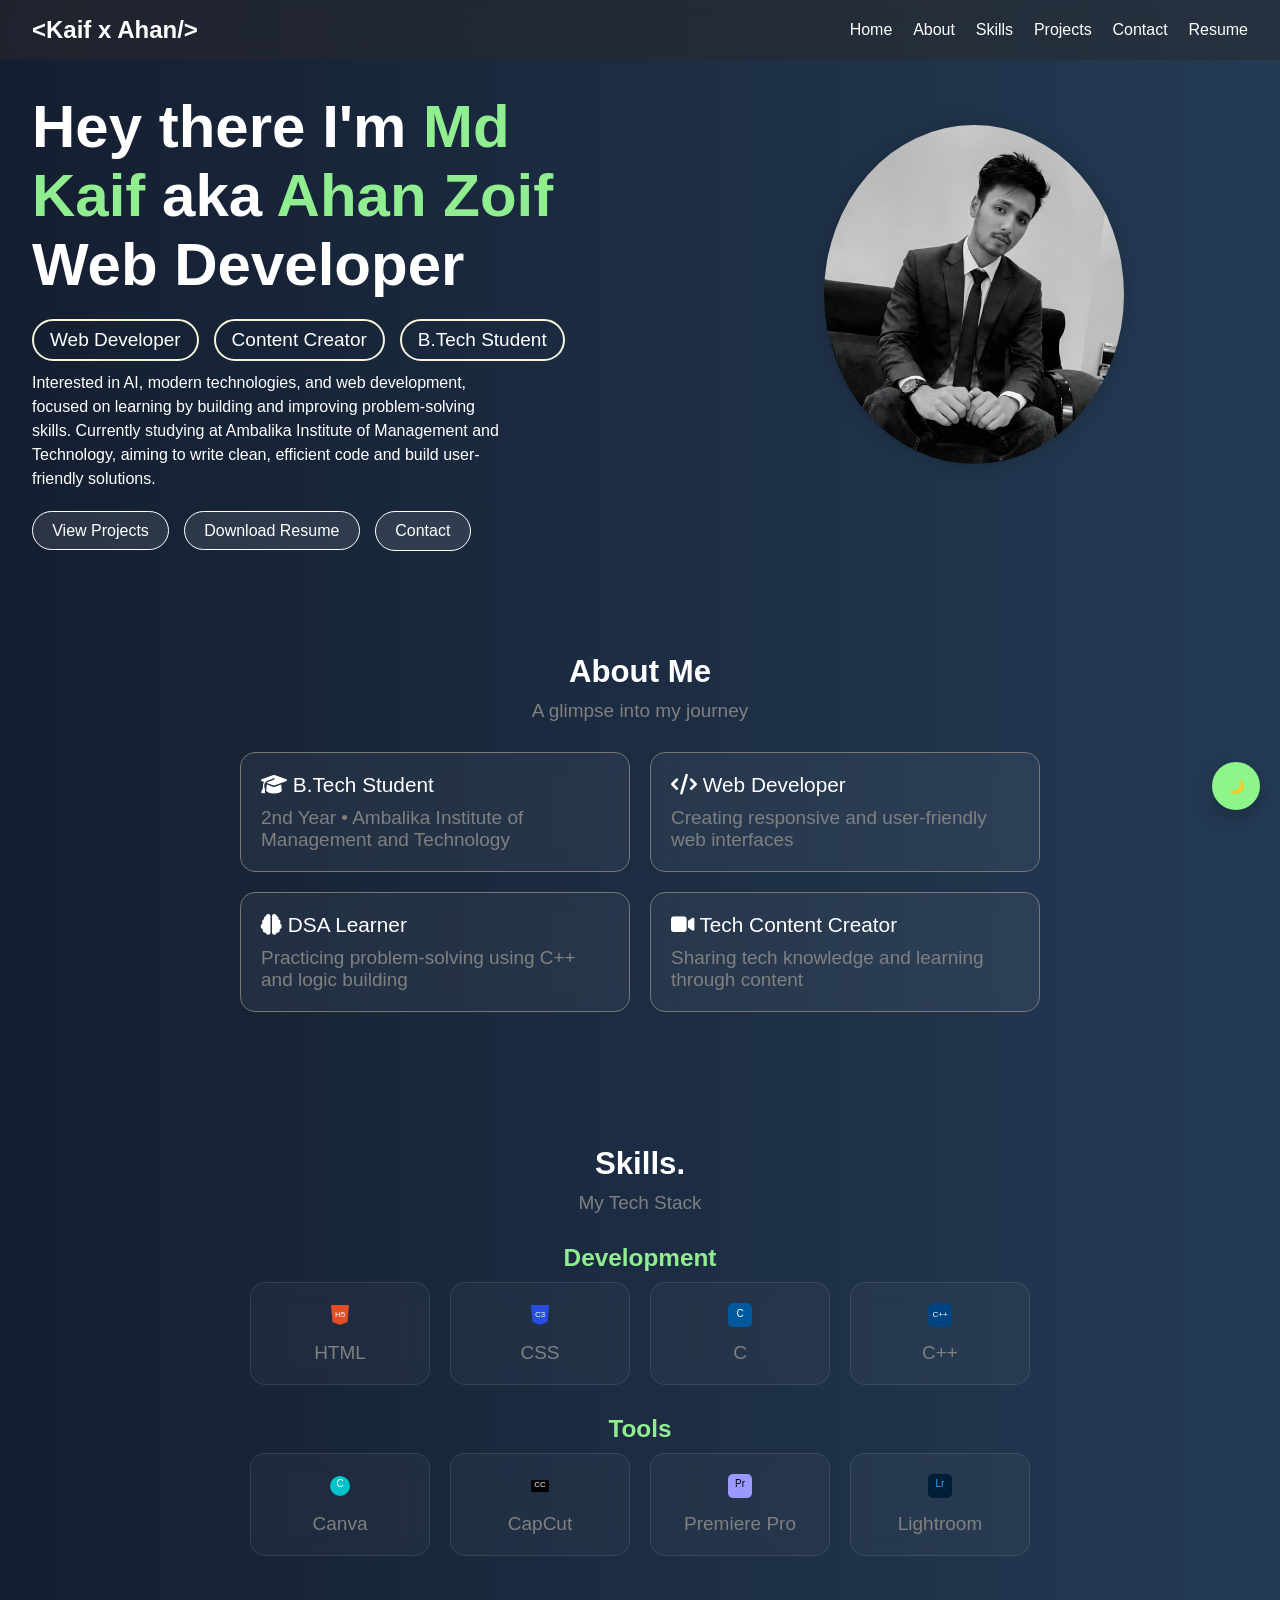
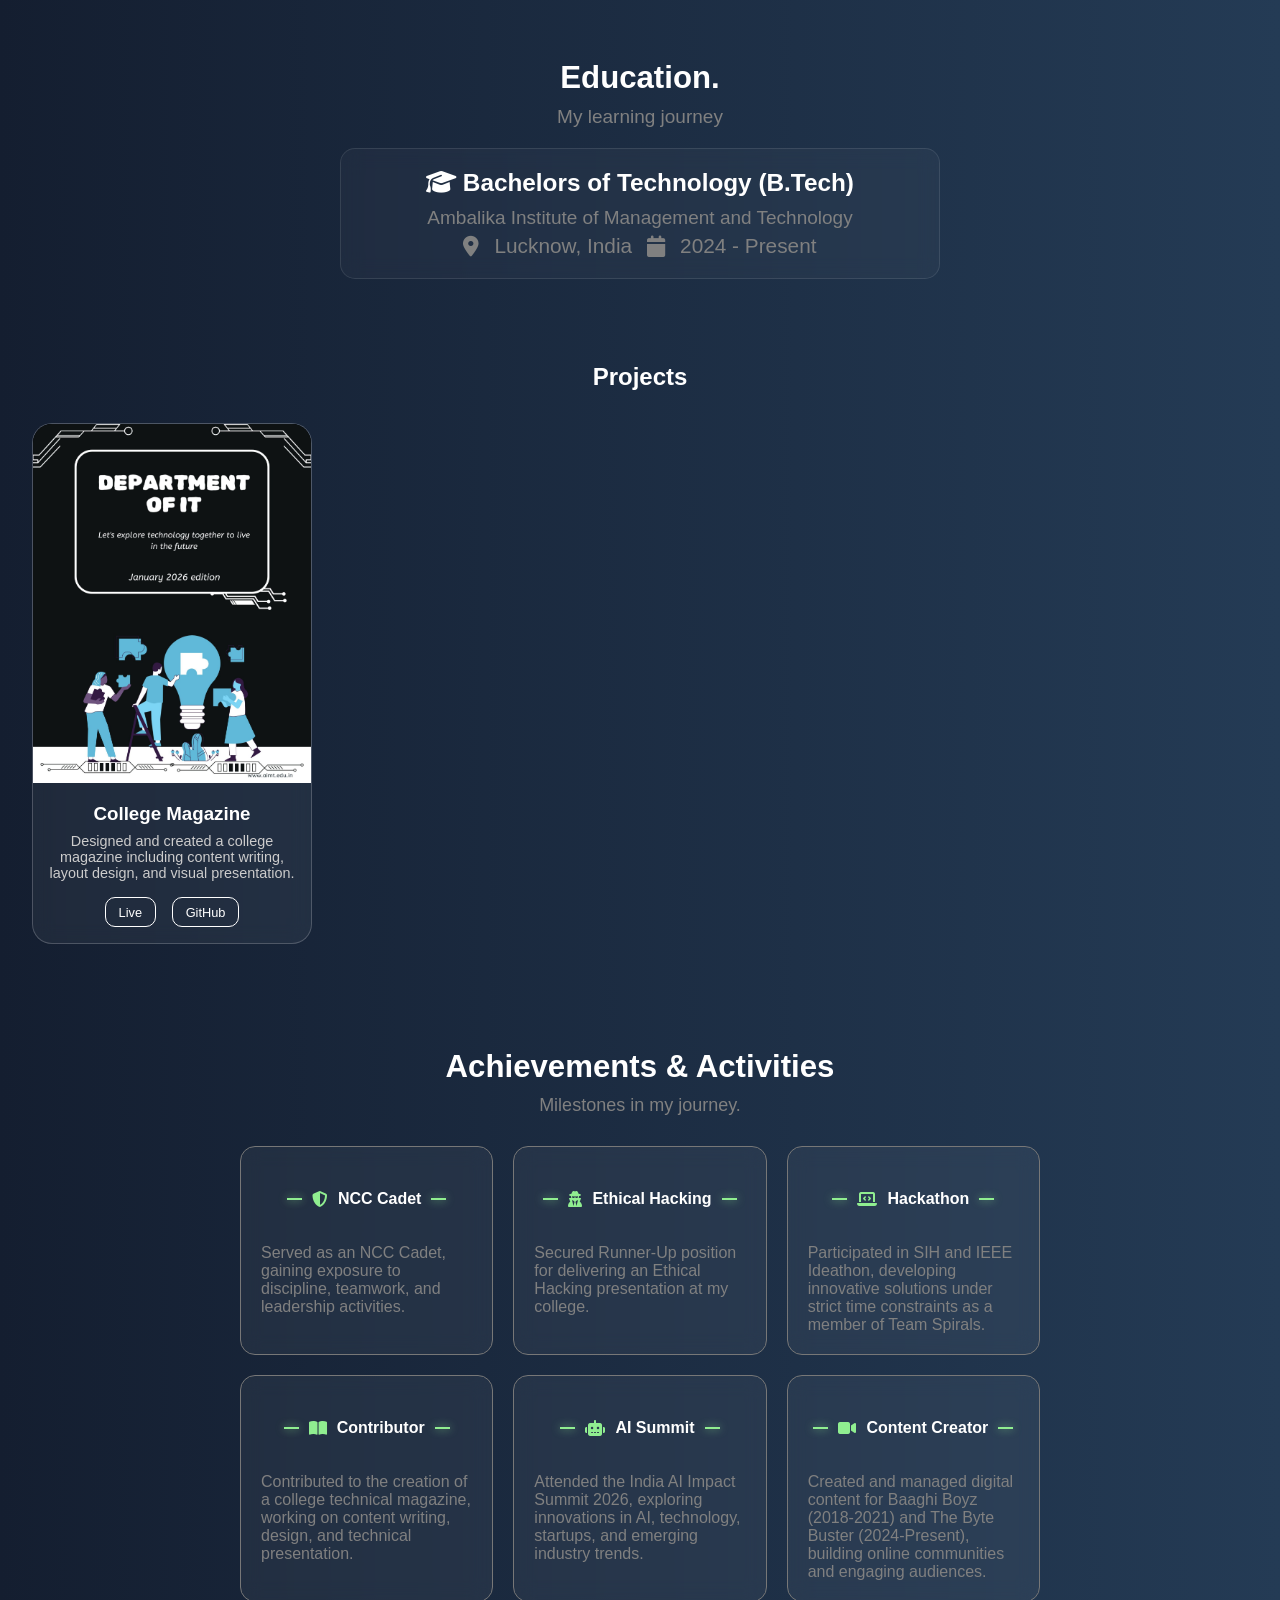
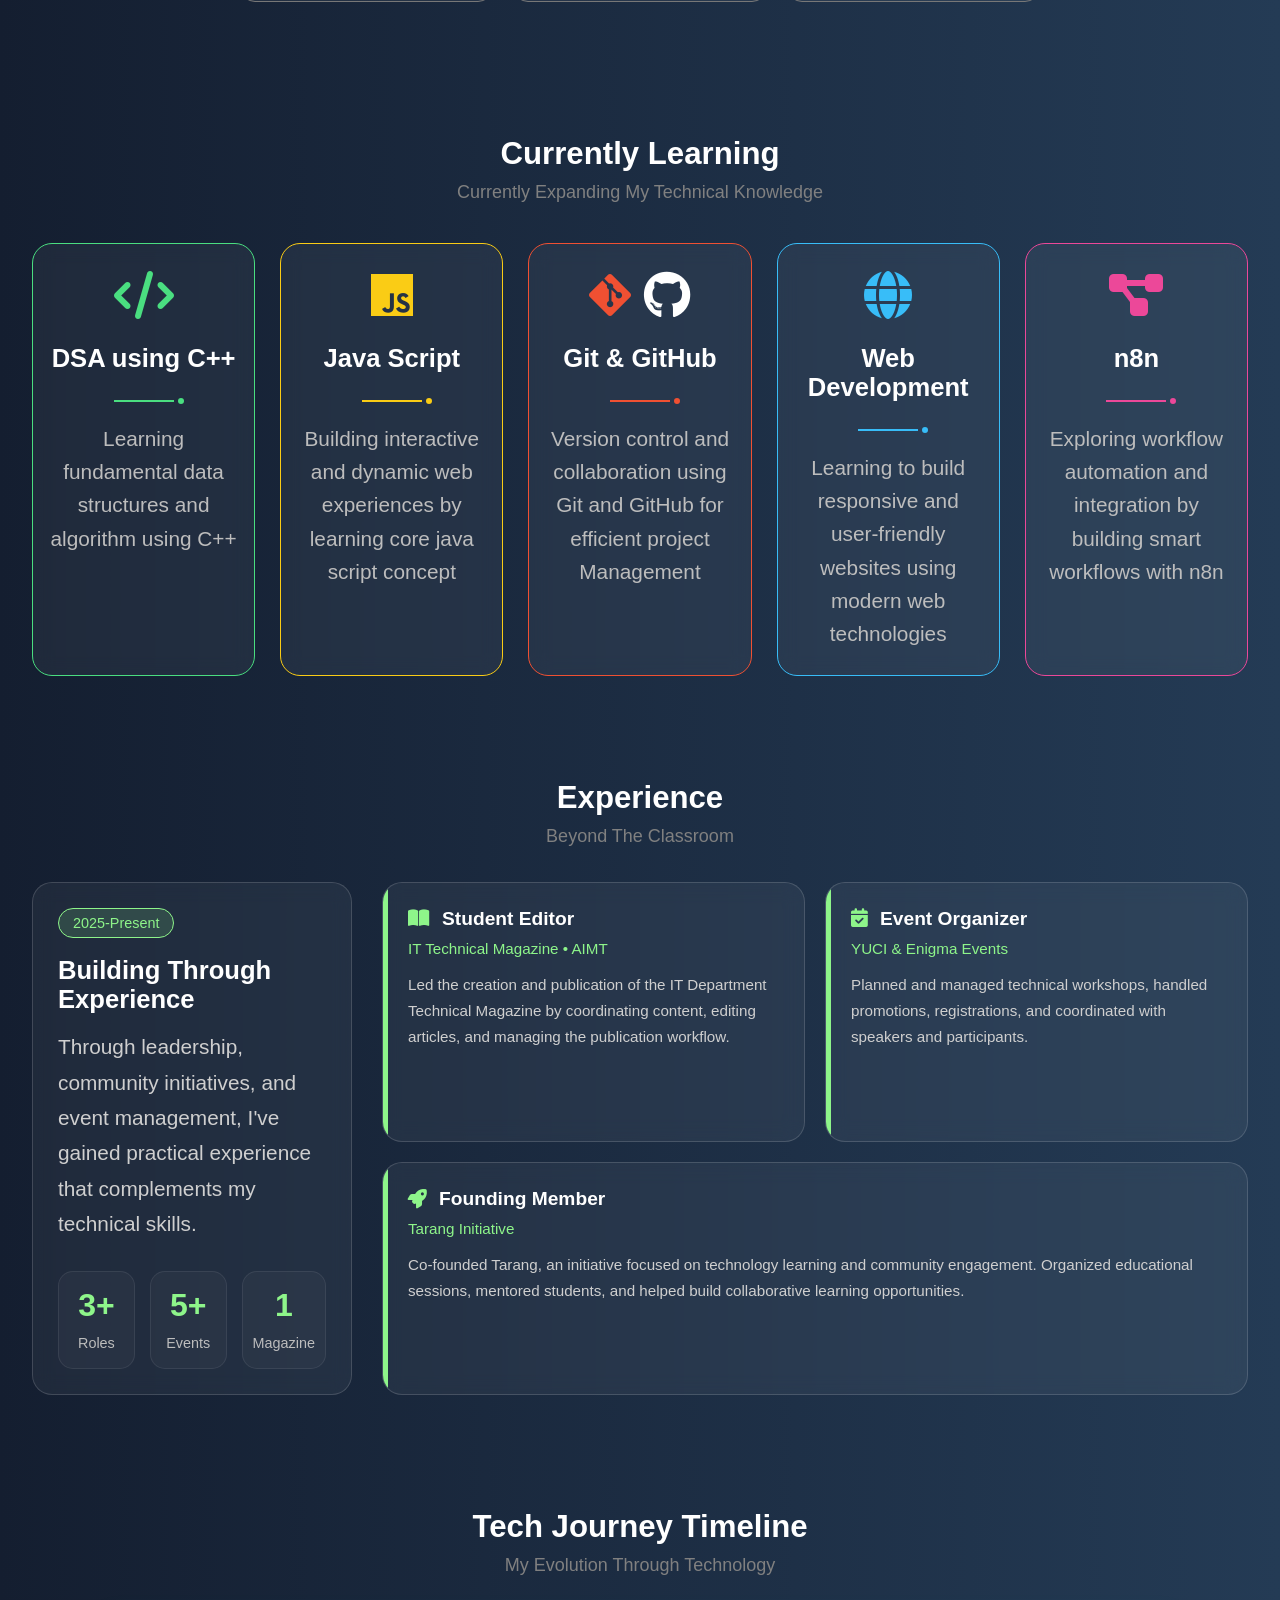
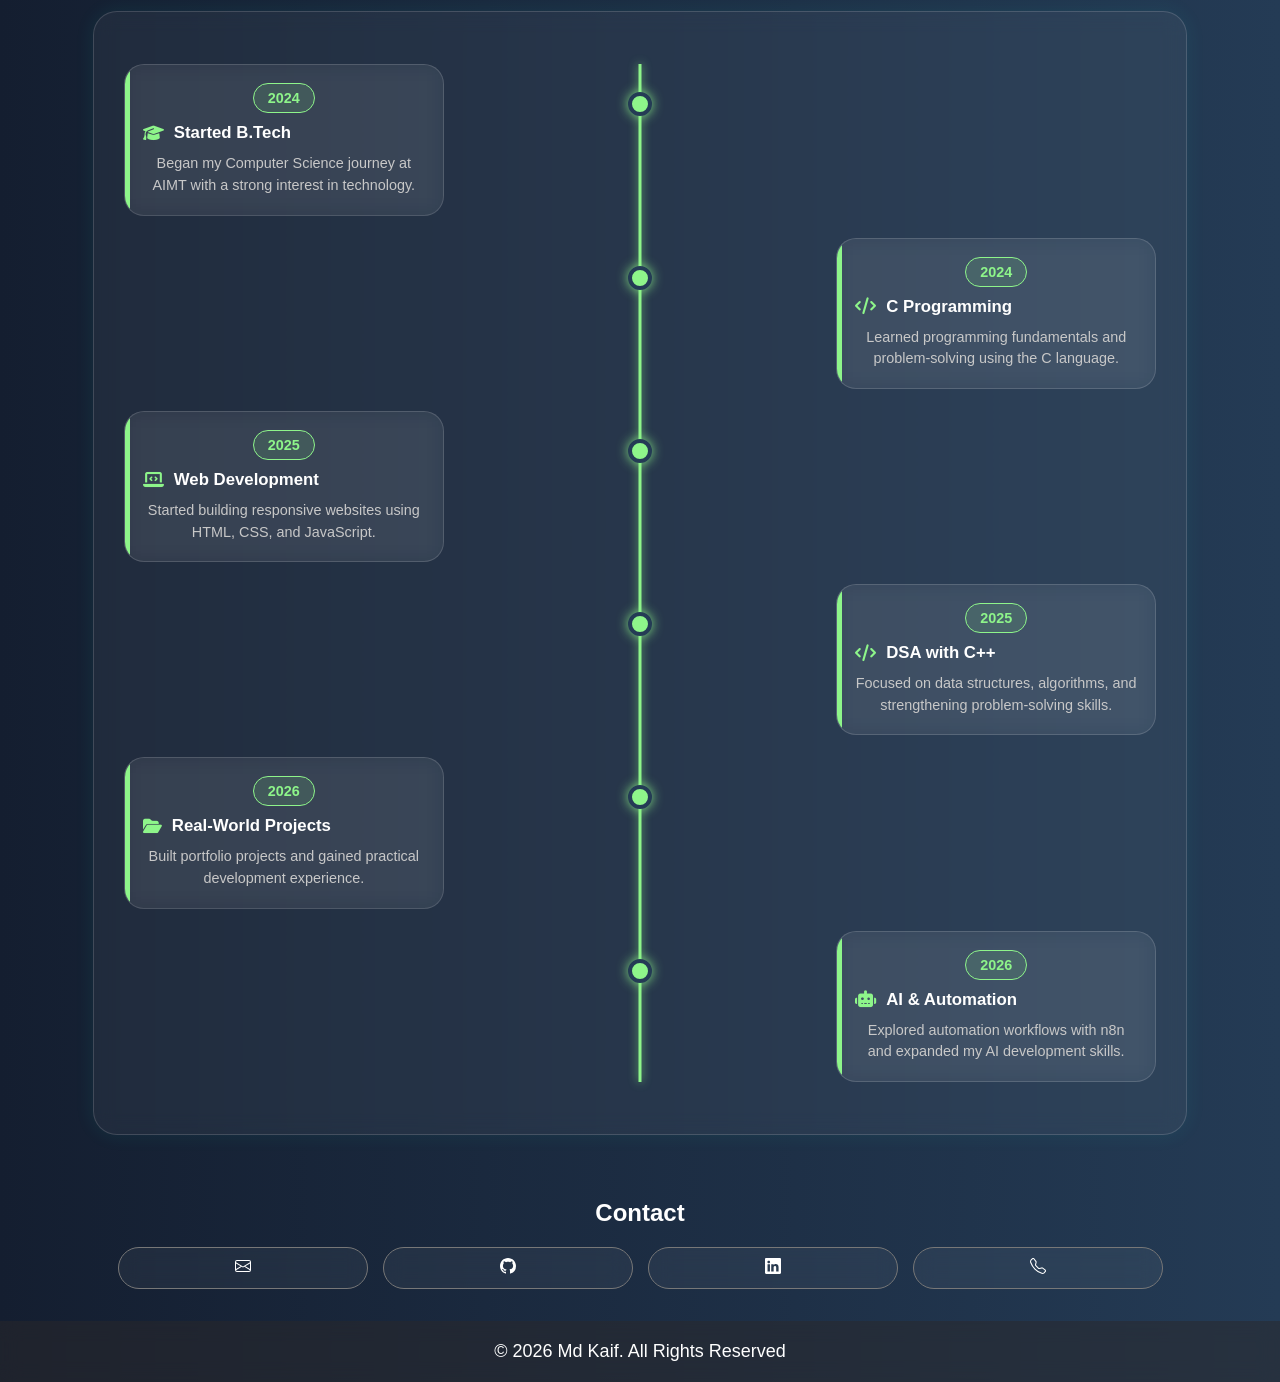
==== commit 1d2e45ea: "Add JS in portfolio for better UI" ====
--- a/portfolio.html
+++ b/portfolio.html
@@ -1,517 +1,644 @@
-<!DOCTYPE html>
+<!doctype html>
 
 <html lang="en">
-<head>
-<meta charset="utf-8"/>
-<meta content="width=device-width, initial-scale=1.0" name="viewport"/>
-<title>Md Kaif | Portfolio</title>
-<link href="portfolio.css" rel="stylesheet"/>
-<link href="https://cdnjs.cloudflare.com/ajax/libs/font-awesome/6.5.0/css/all.min.css" rel="stylesheet"/>
-<meta content="Md Kaif | Web Developer, C++ Learner, Content Creator Portfolio" name="description"/></head>
-<body><div id="progress-bar"></div><div id="loader">Loading...</div>
-<!-- Header -->
-<header id="home">
-<nav>
-<div class="nav_left">
-<h1>&lt;Kaif x Ahan/&gt;</h1>
-</div>
-<div class="nav_right">
-<a href="#">Home</a>
-<a href="#about">About</a>
-<a href="#skill">Skills</a>
-<a href="#projects">Projects</a>
-<!-- <a href="#certificate">Certification</a> -->
-<a href="#contact">Contact</a>
-<a download="Md_Kaif_Resume" href="assets/resume.pdf">Resume</a>
-</div>
-</nav>
-</header>
-<main>
-<section class="name">
-<div class="leftSection">
-<h1>Hey there I'm <span>Md Kaif</span> aka <span>Ahan Zoif</span></h1>
-<ul class="intrest">
-<li>Web Developer</li>
-<li>
-<a href="https://www.youtube.com/@thebytebusteryt">Content Creator</a>
-</li>
-<li><a href="https://www.aimt.edu.in/">B.Tech Student</a></li>
-</ul>
-<p class="summary">
+  <head>
+    <meta charset="utf-8" />
+    <meta content="width=device-width, initial-scale=1.0" name="viewport" />
+    <title>Md Kaif | Portfolio</title>
+    <link href="portfolio.css" rel="stylesheet" />
+    <link
+      href="https://cdnjs.cloudflare.com/ajax/libs/font-awesome/6.5.0/css/all.min.css"
+      rel="stylesheet"
+    />
+    <meta
+      content="Md Kaif | Web Developer, C++ Learner, Content Creator Portfolio"
+      name="description"
+    />
+  </head>
+  <body>
+    <div id="progress-bar"></div>
+    <div id="loader">Loading...</div>
+    <!-- Header -->
+    <header id="home">
+      <nav>
+        <div class="nav_left">
+          <h1>&lt;Kaif x Ahan/&gt;</h1>
+        </div>
+        <div class="nav_right">
+          <a href="#home">Home</a>
+          <a href="#about">About</a>
+          <a href="#skill">Skills</a>
+          <a href="#projects">Projects</a>
+          <!-- <a href="#certificate">Certification</a> -->
+          <a href="#contact">Contact</a>
+          <a download="Md_Kaif_Resume" href="assets/resume.pdf">Resume</a>
+        </div>
+      </nav>
+    </header>
+    <main>
+      <section class="name">
+        <div class="leftSection">
+          <h1>Hey there I'm <span>Md Kaif</span> aka <span>Ahan Zoif</span></h1>
+          <h2 class="typing-text"></h2>
+          <ul class="intrest">
+            <li>Web Developer</li>
+            <li>
+              <a href="https://www.youtube.com/@thebytebusteryt"
+                >Content Creator</a
+              >
+            </li>
+            <li><a href="https://www.aimt.edu.in/">B.Tech Student</a></li>
+          </ul>
+          <p class="summary">
             Interested in AI, modern technologies, and web development, focused
             on learning by building and improving problem-solving skills.
             Currently studying at Ambalika Institute of Management and
             Technology, aiming to write clean, efficient code and build
             user-friendly solutions.
           </p>
-</div>
-<div class="rightSection">
-<img alt="Md Kaif aka Ahan Zoif" loading="lazy" src="assets/profile.jpeg"/>
-</div>
-<div class="buttonGroup">
-<a class="namebutton" href="#projects">View Projects</a>
-<a class="resumebutton" download="Md_Kaif_Resume" href="assets/resume.pdf">Download Resume</a>
-<a class="contactButton" href="#contact">Contact</a>
-</div>
-</section>
-</main>
-<!-- About-->
-<section class="about" id="about">
-<h2>About Me</h2>
-<p>A glimpse into my journey</p>
-<div class="aboutGrid">
-<div class="aboutCard">
-<i class="fas fa-graduation-cap"></i>
+        </div>
+        <div class="rightSection">
+          <img
+            alt="Md Kaif aka Ahan Zoif"
+            loading="lazy"
+            src="assets/profile.jpeg"
+          />
+        </div>
+        <div class="buttonGroup">
+          <a class="namebutton" href="#projects">View Projects</a>
+          <a
+            class="resumebutton"
+            download="Md_Kaif_Resume"
+            href="assets/resume.pdf"
+            >Download Resume</a
+          >
+          <a class="contactButton" href="#contact">Contact</a>
+        </div>
+      </section>
+    </main>
+    <!-- About-->
+    <section class="about" id="about">
+      <h2>About Me</h2>
+      <p>A glimpse into my journey</p>
+      <div class="aboutGrid">
+        <div class="aboutCard">
+          <i class="fas fa-graduation-cap"></i>
           B.Tech Student
           <p>2nd Year • Ambalika Institute of Management and Technology</p>
-</div>
-<div class="aboutCard">
-<i class="fas fa-code"></i>
+        </div>
+        <div class="aboutCard">
+          <i class="fas fa-code"></i>
           Web Developer
           <p>Creating responsive and user-friendly web interfaces</p>
-</div>
-<div class="aboutCard">
-<i class="fas fa-brain"></i>
+        </div>
+        <div class="aboutCard">
+          <i class="fas fa-brain"></i>
           DSA Learner
           <p>Practicing problem-solving using C++ and logic building</p>
-</div>
-<div class="aboutCard">
-<i class="fas fa-video"></i>
+        </div>
+        <div class="aboutCard">
+          <i class="fas fa-video"></i>
           Tech Content Creator
           <p>Sharing tech knowledge and learning through content</p>
-</div>
-</div>
-</section>
-<!-- Skills -->
-<section class="skill" id="skill">
-<h2>Skills.</h2>
-<p>My Tech Stack</p>
-<!-- Development -->
-<div class="skillCategory">
-<h3>Development</h3>
-<div class="skill_Container">
-<div class="skillCard">
-<div class="icon">
-<!-- HTML -->
-<svg fill="#E44D26" height="24" viewbox="0 0 24 24" width="24">
-<path d="M3 2l1.5 17L12 22l7.5-3L21 2H3z"></path>
-<text fill="white" font-size="8" text-anchor="middle" x="50%" y="60%">
+        </div>
+      </div>
+    </section>
+    <!-- Skills -->
+    <section class="skill" id="skill">
+      <h2>Skills.</h2>
+      <p>My Tech Stack</p>
+      <!-- Development -->
+      <div class="skillCategory">
+        <h3>Development</h3>
+        <div class="skill_Container">
+          <div class="skillCard">
+            <div class="icon">
+              <!-- HTML -->
+              <svg fill="#E44D26" height="24" viewbox="0 0 24 24" width="24">
+                <path d="M3 2l1.5 17L12 22l7.5-3L21 2H3z"></path>
+                <text
+                  fill="white"
+                  font-size="8"
+                  text-anchor="middle"
+                  x="50%"
+                  y="60%"
+                >
                   H5
                 </text>
-</svg>
-</div>
-<p>HTML</p>
-</div>
-<div class="skillCard">
-<div class="icon">
-<!-- CSS -->
-<svg fill="#264DE4" height="24" viewbox="0 0 24 24" width="24">
-<path d="M3 2l1.5 17L12 22l7.5-3L21 2H3z"></path>
-<text fill="white" font-size="8" text-anchor="middle" x="50%" y="60%">
+              </svg>
+            </div>
+            <p>HTML</p>
+          </div>
+          <div class="skillCard">
+            <div class="icon">
+              <!-- CSS -->
+              <svg fill="#264DE4" height="24" viewbox="0 0 24 24" width="24">
+                <path d="M3 2l1.5 17L12 22l7.5-3L21 2H3z"></path>
+                <text
+                  fill="white"
+                  font-size="8"
+                  text-anchor="middle"
+                  x="50%"
+                  y="60%"
+                >
                   C3
                 </text>
-</svg>
-</div>
-<p>CSS</p>
-</div>
-<div class="skillCard">
-<div class="icon">
-<!-- C -->
-<svg fill="#00599C" height="24" viewbox="0 0 24 24" width="24">
-<rect height="24" rx="5" width="24"></rect>
-<text fill="white" font-size="10" text-anchor="middle" x="50%" y="60%">
+              </svg>
+            </div>
+            <p>CSS</p>
+          </div>
+          <div class="skillCard">
+            <div class="icon">
+              <!-- C -->
+              <svg fill="#00599C" height="24" viewbox="0 0 24 24" width="24">
+                <rect height="24" rx="5" width="24"></rect>
+                <text
+                  fill="white"
+                  font-size="10"
+                  text-anchor="middle"
+                  x="50%"
+                  y="60%"
+                >
                   C
                 </text>
-</svg>
-</div>
-<p>C</p>
-</div>
-<div class="skillCard">
-<div class="icon">
-<!-- C++ -->
-<svg fill="#004482" height="24" viewbox="0 0 24 24" width="24">
-<rect height="24" rx="5" width="24"></rect>
-<text fill="white" font-size="8" text-anchor="middle" x="50%" y="60%">
+              </svg>
+            </div>
+            <p>C</p>
+          </div>
+          <div class="skillCard">
+            <div class="icon">
+              <!-- C++ -->
+              <svg fill="#004482" height="24" viewbox="0 0 24 24" width="24">
+                <rect height="24" rx="5" width="24"></rect>
+                <text
+                  fill="white"
+                  font-size="8"
+                  text-anchor="middle"
+                  x="50%"
+                  y="60%"
+                >
                   C++
                 </text>
-</svg>
-</div>
-<p>C++</p>
-</div>
-</div>
-</div>
-<!-- Tools -->
-<div class="skillCategory">
-<h3>Tools</h3>
-<div class="skill_Container">
-<div class="skillCard">
-<div class="icon">
-<svg fill="#00C4CC" height="24" viewbox="0 0 24 24" width="24">
-<circle cx="12" cy="12" r="10"></circle>
-<text fill="white" font-family="Arial" font-size="10" text-anchor="middle" x="50%" y="55%">
+              </svg>
+            </div>
+            <p>C++</p>
+          </div>
+        </div>
+      </div>
+      <!-- Tools -->
+      <div class="skillCategory">
+        <h3>Tools</h3>
+        <div class="skill_Container">
+          <div class="skillCard">
+            <div class="icon">
+              <svg fill="#00C4CC" height="24" viewbox="0 0 24 24" width="24">
+                <circle cx="12" cy="12" r="10"></circle>
+                <text
+                  fill="white"
+                  font-family="Arial"
+                  font-size="10"
+                  text-anchor="middle"
+                  x="50%"
+                  y="55%"
+                >
                   C
                 </text>
-</svg>
-</div>
-<p>Canva</p>
-</div>
-<div class="skillCard">
-<div class="icon">
-<svg fill="black" height="24" viewbox="0 0 24 24" width="24">
-<rect height="12" rx="2" width="18" x="3" y="6"></rect>
-<text fill="white" font-size="8" text-anchor="middle" x="50%" y="55%">
+              </svg>
+            </div>
+            <p>Canva</p>
+          </div>
+          <div class="skillCard">
+            <div class="icon">
+              <svg fill="black" height="24" viewbox="0 0 24 24" width="24">
+                <rect height="12" rx="2" width="18" x="3" y="6"></rect>
+                <text
+                  fill="white"
+                  font-size="8"
+                  text-anchor="middle"
+                  x="50%"
+                  y="55%"
+                >
                   CC
                 </text>
-</svg>
-</div>
-<p>CapCut</p>
-</div>
-<div class="skillCard">
-<div class="icon">
-<svg fill="#9999FF" height="24" viewbox="0 0 24 24" width="24">
-<rect height="24" rx="5" width="24"></rect>
-<text fill="#000" font-size="10" text-anchor="middle" x="50%" y="55%">
+              </svg>
+            </div>
+            <p>CapCut</p>
+          </div>
+          <div class="skillCard">
+            <div class="icon">
+              <svg fill="#9999FF" height="24" viewbox="0 0 24 24" width="24">
+                <rect height="24" rx="5" width="24"></rect>
+                <text
+                  fill="#000"
+                  font-size="10"
+                  text-anchor="middle"
+                  x="50%"
+                  y="55%"
+                >
                   Pr
                 </text>
-</svg>
-</div>
-<p>Premiere Pro</p>
-</div>
-<div class="skillCard">
-<div class="icon">
-<svg fill="#001E36" height="24" viewbox="0 0 24 24" width="24">
-<rect height="24" rx="5" width="24"></rect>
-<text fill="#31A8FF" font-size="10" text-anchor="middle" x="50%" y="55%">
+              </svg>
+            </div>
+            <p>Premiere Pro</p>
+          </div>
+          <div class="skillCard">
+            <div class="icon">
+              <svg fill="#001E36" height="24" viewbox="0 0 24 24" width="24">
+                <rect height="24" rx="5" width="24"></rect>
+                <text
+                  fill="#31A8FF"
+                  font-size="10"
+                  text-anchor="middle"
+                  x="50%"
+                  y="55%"
+                >
                   Lr
                 </text>
-</svg>
-</div>
-<p>Lightroom</p>
-</div>
-</div>
-</div>
-</section>
-<!-- Education -->
-<section class="education">
-<h2>Education.</h2>
-<p>My learning journey</p>
-<div class="educationCard">
-<h3>
-<i class="fas fa-graduation-cap"></i> Bachelors of Technology (B.Tech)
+              </svg>
+            </div>
+            <p>Lightroom</p>
+          </div>
+        </div>
+      </div>
+    </section>
+    <!-- Education -->
+    <section class="education">
+      <h2>Education.</h2>
+      <p>My learning journey</p>
+      <div class="educationCard">
+        <h3>
+          <i class="fas fa-graduation-cap"></i> Bachelors of Technology (B.Tech)
         </h3>
-<p>Ambalika Institute of Management and Technology</p>
-<div class="details">
-<i class="fa-solid fa-location-dot"></i> Lucknow, India
+        <p>Ambalika Institute of Management and Technology</p>
+        <div class="details">
+          <i class="fa-solid fa-location-dot"></i> Lucknow, India
           <i class="fa-solid fa-calendar"></i> 2024 - Present
         </div>
-</div>
-</section>
-<!-- Projects -->
-<section class="projects" id="projects">
-<h2>Projects</h2>
-<!-- Project 1 start here.... -->
-<div class="projects_container">
-<div class="project_card">
-<a href="https://www.aimt.edu.in/wp-content/uploads/2026/02/tech-it-jan-2026.pdf" target="_blank">
-<img alt="project" loading="lazy" src="assets/project1.jpg"/>
-</a>
-<div class="project_content">
-<h3>College Magazine</h3>
-<p>
+      </div>
+    </section>
+    <!-- Projects -->
+    <section class="projects" id="projects">
+      <h2>Projects</h2>
+      <!-- Project 1 start here.... -->
+      <div class="projects_container">
+        <div class="project_card">
+          <a
+            href="https://www.aimt.edu.in/wp-content/uploads/2026/02/tech-it-jan-2026.pdf"
+            target="_blank"
+          >
+            <img alt="project" loading="lazy" src="assets/project1.jpg" />
+          </a>
+          <div class="project_content">
+            <h3>College Magazine</h3>
+            <p>
               Designed and created a college magazine including content writing,
               layout design, and visual presentation.
             </p>
-<div class="project_buttons">
-<a href="https://www.aimt.edu.in/wp-content/uploads/2026/02/tech-it-jan-2026.pdf" target="_blank">Live</a>
-<a href="https://github.com/ahanzoif/it-technical-magazine-jan-2026" target="_blank">GitHub</a>
-</div>
-</div>
-</div>
-</div>
-<!-- Project 1 end here.... -->
-</section>
-<!-- <section id="certificate" class="certificate"></section> -->
-<!-- Achievements -->
-<section class="achievement">
-<h2>Achievements &amp; Activities</h2>
-<p class="subheading">Milestones in my journey.</p>
-<div class="achievements_grid">
-<div class="achievement_card">
-<div class="achievement_title">
-<i class="fas fa-shield-alt"></i> NCC Cadet
-          </div>
-<p>
+            <div class="project_buttons">
+              <a
+                href="https://www.aimt.edu.in/wp-content/uploads/2026/02/tech-it-jan-2026.pdf"
+                target="_blank"
+                >Live</a
+              >
+              <a
+                href="https://github.com/ahanzoif/it-technical-magazine-jan-2026"
+                target="_blank"
+                >GitHub</a
+              >
+            </div>
+          </div>
+        </div>
+      </div>
+      <!-- Project 1 end here.... -->
+    </section>
+    <!-- <section id="certificate" class="certificate"></section> -->
+    <!-- Achievements -->
+    <section class="achievement">
+      <h2>Achievements &amp; Activities</h2>
+      <p class="subheading">Milestones in my journey.</p>
+      <div class="achievements_grid">
+        <div class="achievement_card">
+          <div class="achievement_title">
+            <i class="fas fa-shield-alt"></i> NCC Cadet
+          </div>
+          <p>
             Served as an NCC Cadet, gaining exposure to discipline, teamwork,
             and leadership activities.
           </p>
-</div>
-<div class="achievement_card">
-<div class="achievement_title">
-<i class="fas fa-user-secret"></i> Ethical Hacking
-          </div>
-<p>
+        </div>
+        <div class="achievement_card">
+          <div class="achievement_title">
+            <i class="fas fa-user-secret"></i> Ethical Hacking
+          </div>
+          <p>
             Secured Runner-Up position for delivering an Ethical Hacking
             presentation at my college.
           </p>
-</div>
-<div class="achievement_card">
-<div class="achievement_title">
-<i class="fas fa-laptop-code"></i> Hackathon
-          </div>
-<p>
+        </div>
+        <div class="achievement_card">
+          <div class="achievement_title">
+            <i class="fas fa-laptop-code"></i> Hackathon
+          </div>
+          <p>
             Participated in SIH and IEEE Ideathon, developing innovative
             solutions under strict time constraints as a member of Team Spirals.
           </p>
-</div>
-<div class="achievement_card">
-<div class="achievement_title">
-<i class="fas fa-book-open"></i> Contributor
-          </div>
-<p>
+        </div>
+        <div class="achievement_card">
+          <div class="achievement_title">
+            <i class="fas fa-book-open"></i> Contributor
+          </div>
+          <p>
             Contributed to the creation of a college technical magazine, working
             on content writing, design, and technical presentation.
           </p>
-</div>
-<div class="achievement_card">
-<div class="achievement_title">
-<i class="fas fa-robot"></i> AI Summit
-          </div>
-<p>
+        </div>
+        <div class="achievement_card">
+          <div class="achievement_title">
+            <i class="fas fa-robot"></i> AI Summit
+          </div>
+          <p>
             Attended the India AI Impact Summit 2026, exploring innovations in
             AI, technology, startups, and emerging industry trends.
           </p>
-</div>
-<div class="achievement_card">
-<div class="achievement_title">
-<i class="fas fa-video"></i> Content Creator
-          </div>
-<p>
+        </div>
+        <div class="achievement_card">
+          <div class="achievement_title">
+            <i class="fas fa-video"></i> Content Creator
+          </div>
+          <p>
             Created and managed digital content for Baaghi Boyz (2018-2021) and
             The Byte Buster (2024-Present), building online communities and
             engaging audiences.
           </p>
-</div>
-</div>
-</section>
-<!-- Currently Learning -->
-<section class="currently_learning">
-<h2>Currently Learning</h2>
-<p class="learning">Currently Expanding My Technical Knowledge</p>
-<div class="learning_grid">
-<div class="learning_card cpp">
-<div class="learning_icon cpp">
-<i class="fa-solid fa-code"></i>
-</div>
-<h3>DSA using C++</h3>
-<div class="title_line"></div>
-<p>Learning fundamental data structures and algorithm using C++</p>
-</div>
-<div class="learning_card javascript">
-<div class="learning_icon javascript">
-<i class="fa-brands fa-js"></i>
-</div>
-<h3>Java Script</h3>
-<div class="title_line"></div>
-<p>
+        </div>
+      </div>
+    </section>
+    <!-- Currently Learning -->
+    <section class="currently_learning">
+      <h2>Currently Learning</h2>
+      <p class="learning">Currently Expanding My Technical Knowledge</p>
+      <div class="learning_grid">
+        <div class="learning_card cpp">
+          <div class="learning_icon cpp">
+            <i class="fa-solid fa-code"></i>
+          </div>
+          <h3>DSA using C++</h3>
+          <div class="title_line"></div>
+          <p>Learning fundamental data structures and algorithm using C++</p>
+        </div>
+        <div class="learning_card javascript">
+          <div class="learning_icon javascript">
+            <i class="fa-brands fa-js"></i>
+          </div>
+          <h3>Java Script</h3>
+          <div class="title_line"></div>
+          <p>
             Building interactive and dynamic web experiences by learning core
             java script concept
           </p>
-</div>
-<div class="learning_card git">
-<div class="learning_icon git">
-<i class="fa-brands fa-git-alt"></i>
-<i class="fa-brands fa-github"></i>
-</div>
-<h3>Git &amp; GitHub</h3>
-<div class="title_line"></div>
-<p>
+        </div>
+        <div class="learning_card git">
+          <div class="learning_icon git">
+            <i class="fa-brands fa-git-alt"></i>
+            <i class="fa-brands fa-github"></i>
+          </div>
+          <h3>Git &amp; GitHub</h3>
+          <div class="title_line"></div>
+          <p>
             Version control and collaboration using Git and GitHub for efficient
             project Management
           </p>
-</div>
-<div class="learning_card web">
-<div class="learning_icon web">
-<i class="fa-solid fa-globe"></i>
-</div>
-<h3>Web Development</h3>
-<div class="title_line"></div>
-<p>
+        </div>
+        <div class="learning_card web">
+          <div class="learning_icon web">
+            <i class="fa-solid fa-globe"></i>
+          </div>
+          <h3>Web Development</h3>
+          <div class="title_line"></div>
+          <p>
             Learning to build responsive and user-friendly websites using modern
             web technologies
           </p>
-</div>
-<div class="learning_card n8n">
-<div class="learning_icon n8n">
-<i class="fa-solid fa-diagram-project"></i>
-</div>
-<h3>n8n</h3>
-<div class="title_line"></div>
-<p>
+        </div>
+        <div class="learning_card n8n">
+          <div class="learning_icon n8n">
+            <i class="fa-solid fa-diagram-project"></i>
+          </div>
+          <h3>n8n</h3>
+          <div class="title_line"></div>
+          <p>
             Exploring workflow automation and integration by building smart
             workflows with n8n
           </p>
-</div>
-</div>
-</section>
-<!-- Experience -->
-<section class="experience">
-<h2>Experience</h2>
-<p class="subtitle">Beyond The Classroom</p>
-<div class="experience_container">
-<div class="experience_left">
-<span class="exp_tag">2025-Present</span>
-<h3>Building Through Experience</h3>
-<p>
+        </div>
+      </div>
+    </section>
+    <!-- Experience -->
+    <section class="experience">
+      <h2>Experience</h2>
+      <p class="subtitle">Beyond The Classroom</p>
+      <div class="experience_container">
+        <div class="experience_left">
+          <span class="exp_tag">2025-Present</span>
+          <h3>Building Through Experience</h3>
+          <p>
             Through leadership, community initiatives, and event management,
             I've gained practical experience that complements my technical
             skills.
           </p>
-<div class="exp_stats">
-<div>
-<h4>3+</h4>
-<span>Roles</span>
-</div>
-<div>
-<h4>5+</h4>
-<span>Events</span>
-</div>
-<div>
-<h4>1</h4>
-<span>Magazine</span>
-</div>
-</div>
-</div>
-<div class="experience_right">
-<div class="exp_card">
-<h3><i class="fa-solid fa-book-open"></i> Student Editor</h3>
-<span>IT Technical Magazine • AIMT</span>
-<p>
+          <div class="exp_stats">
+            <div>
+              <h4>3+</h4>
+              <span>Roles</span>
+            </div>
+            <div>
+              <h4>5+</h4>
+              <span>Events</span>
+            </div>
+            <div>
+              <h4>1</h4>
+              <span>Magazine</span>
+            </div>
+          </div>
+        </div>
+        <div class="experience_right">
+          <div class="exp_card">
+            <h3><i class="fa-solid fa-book-open"></i> Student Editor</h3>
+            <span>IT Technical Magazine • AIMT</span>
+            <p>
               Led the creation and publication of the IT Department Technical
               Magazine by coordinating content, editing articles, and managing
               the publication workflow.
             </p>
-</div>
-<div class="exp_card">
-<h3><i class="fa-solid fa-calendar-check"></i> Event Organizer</h3>
-<span>YUCI &amp; Enigma Events</span>
-<p>
+          </div>
+          <div class="exp_card">
+            <h3><i class="fa-solid fa-calendar-check"></i> Event Organizer</h3>
+            <span>YUCI &amp; Enigma Events</span>
+            <p>
               Planned and managed technical workshops, handled promotions,
               registrations, and coordinated with speakers and participants.
             </p>
-</div>
-<div class="exp_card">
-<h3><i class="fa-solid fa-rocket"></i> Founding Member</h3>
-<span>Tarang Initiative</span>
-<p>
+          </div>
+          <div class="exp_card">
+            <h3><i class="fa-solid fa-rocket"></i> Founding Member</h3>
+            <span>Tarang Initiative</span>
+            <p>
               Co-founded Tarang, an initiative focused on technology learning
               and community engagement. Organized educational sessions, mentored
               students, and helped build collaborative learning opportunities.
             </p>
-</div>
-</div>
-</div>
-</section>
-<!-- Tech Journey Timeline -->
-<section class="timeline">
-<h2>Tech Journey Timeline</h2>
-<p>My Evolution Through Technology</p>
-<div class="timeline_container">
-<div class="timeline_grid">
-<div class="timeline_item left">
-<div class="timeline_card">
-<span>2024</span>
-<h3><i class="fa-solid fa-graduation-cap"></i> Started B.Tech</h3>
-<p>
+          </div>
+        </div>
+      </div>
+    </section>
+    <!-- Tech Journey Timeline -->
+    <section class="timeline">
+      <h2>Tech Journey Timeline</h2>
+      <p>My Evolution Through Technology</p>
+      <div class="timeline_container">
+        <div class="timeline_grid">
+          <div class="timeline_item left">
+            <div class="timeline_card">
+              <span>2024</span>
+              <h3><i class="fa-solid fa-graduation-cap"></i> Started B.Tech</h3>
+              <p>
                 Began my Computer Science journey at AIMT with a strong interest
                 in technology.
               </p>
-</div>
-</div>
-<div class="timeline_item right">
-<div class="timeline_card">
-<span>2024</span>
-<h3><i class="fa-solid fa-code"></i> C Programming</h3>
-<p>
+            </div>
+          </div>
+          <div class="timeline_item right">
+            <div class="timeline_card">
+              <span>2024</span>
+              <h3><i class="fa-solid fa-code"></i> C Programming</h3>
+              <p>
                 Learned programming fundamentals and problem-solving using the C
                 language.
               </p>
-</div>
-</div>
-<div class="timeline_item left">
-<div class="timeline_card">
-<span>2025</span>
-<h3><i class="fa-solid fa-laptop-code"></i> Web Development</h3>
-<p>
+            </div>
+          </div>
+          <div class="timeline_item left">
+            <div class="timeline_card">
+              <span>2025</span>
+              <h3><i class="fa-solid fa-laptop-code"></i> Web Development</h3>
+              <p>
                 Started building responsive websites using HTML, CSS, and
                 JavaScript.
               </p>
-</div>
-</div>
-<div class="timeline_item right">
-<div class="timeline_card">
-<span>2025</span>
-<h3><i class="fa-solid fa-code"></i> DSA with C++</h3>
-<p>
+            </div>
+          </div>
+          <div class="timeline_item right">
+            <div class="timeline_card">
+              <span>2025</span>
+              <h3><i class="fa-solid fa-code"></i> DSA with C++</h3>
+              <p>
                 Focused on data structures, algorithms, and strengthening
                 problem-solving skills.
               </p>
-</div>
-</div>
-<div class="timeline_item left">
-<div class="timeline_card">
-<span>2026</span>
-<h3>
-<i class="fa-solid fa-folder-open"></i> Real-World Projects
+            </div>
+          </div>
+          <div class="timeline_item left">
+            <div class="timeline_card">
+              <span>2026</span>
+              <h3>
+                <i class="fa-solid fa-folder-open"></i> Real-World Projects
               </h3>
-<p>
+              <p>
                 Built portfolio projects and gained practical development
                 experience.
               </p>
-</div>
-</div>
-<div class="timeline_item right">
-<div class="timeline_card">
-<span>2026</span>
-<h3><i class="fa-solid fa-robot"></i> AI &amp; Automation</h3>
-<p>
+            </div>
+          </div>
+          <div class="timeline_item right">
+            <div class="timeline_card">
+              <span>2026</span>
+              <h3><i class="fa-solid fa-robot"></i> AI &amp; Automation</h3>
+              <p>
                 Explored automation workflows with n8n and expanded my AI
                 development skills.
               </p>
-</div>
-</div>
-</div>
-</div>
-</section>
-<!-- Contact -->
-<section class="contact" id="contact">
-<h2>Contact</h2>
-<div class="contactContainer">
-<a class="contactItem" href="mailto:kaifmd9006@gmail.com">
-<svg class="bi bi-envelope" fill="currentColor" height="16" viewbox="0 0 16 16" width="16" xmlns="http://www.w3.org/2000/svg">
-<path d="M0 4a2 2 0 0 1 2-2h12a2 2 0 0 1 2 2v8a2 2 0 0 1-2 2H2a2 2 0 0 1-2-2zm2-1a1 1 0 0 0-1 1v.217l7 4.2 7-4.2V4a1 1 0 0 0-1-1zm13 2.383-4.708 2.825L15 11.105zm-.034 6.876-5.64-3.471L8 9.583l-1.326-.795-5.64 3.47A1 1 0 0 0 2 13h12a1 1 0 0 0 .966-.741M1 11.105l4.708-2.897L1 5.383z"></path>
-</svg>
-</a>
-<a class="contactItem" href="https://github.com/ahanzoif" target="_blank">
-<svg class="bi bi-github" fill="currentColor" height="16" viewbox="0 0 16 16" width="16" xmlns="http://www.w3.org/2000/svg">
-<path d="M8 0C3.58 0 0 3.58 0 8c0 3.54 2.29 6.53 5.47 7.59.4.07.55-.17.55-.38 0-.19-.01-.82-.01-1.49-2.01.37-2.53-.49-2.69-.94-.09-.23-.48-.94-.82-1.13-.28-.15-.68-.52-.01-.53.63-.01 1.08.58 1.23.82.72 1.21 1.87.87 2.33.66.07-.52.28-.87.51-1.07-1.78-.2-3.64-.89-3.64-3.95 0-.87.31-1.59.82-2.15-.08-.2-.36-1.02.08-2.12 0 0 .67-.21 2.2.82.64-.18 1.32-.27 2-.27s1.36.09 2 .27c1.53-1.04 2.2-.82 2.2-.82.44 1.1.16 1.92.08 2.12.51.56.82 1.27.82 2.15 0 3.07-1.87 3.75-3.65 3.95.29.25.54.73.54 1.48 0 1.07-.01 1.93-.01 2.2 0 .21.15.46.55.38A8.01 8.01 0 0 0 16 8c0-4.42-3.58-8-8-8"></path>
-</svg>
-</a>
-<a class="contactItem" href="https://www.linkedin.com/in/mdkaif/" target="_blank">
-<svg class="bi bi-linkedin" fill="currentColor" height="16" viewbox="0 0 16 16" width="16" xmlns="http://www.w3.org/2000/svg">
-<path d="M0 1.146C0 .513.526 0 1.175 0h13.65C15.474 0 16 .513 16 1.146v13.708c0 .633-.526 1.146-1.175 1.146H1.175C.526 16 0 15.487 0 14.854zm4.943 12.248V6.169H2.542v7.225zm-1.2-8.212c.837 0 1.358-.554 1.358-1.248-.015-.709-.52-1.248-1.342-1.248S2.4 3.226 2.4 3.934c0 .694.521 1.248 1.327 1.248zm4.908 8.212V9.359c0-.216.016-.432.08-.586.173-.431.568-.878 1.232-.878.869 0 1.216.662 1.216 1.634v3.865h2.401V9.25c0-2.22-1.184-3.252-2.764-3.252-1.274 0-1.845.7-2.165 1.193v.025h-.016l.016-.025V6.169h-2.4c.03.678 0 7.225 0 7.225z"></path>
-</svg>
-</a>
-<a class="contactItem" href="tel:7050246268">
-<svg class="bi bi-telephone" fill="currentColor" height="16" viewbox="0 0 16 16" width="16" xmlns="http://www.w3.org/2000/svg">
-<path d="M3.654 1.328a.678.678 0 0 0-1.015-.063L1.605 2.3c-.483.484-.661 1.169-.45 1.77a17.6 17.6 0 0 0 4.168 6.608 17.6 17.6 0 0 0 6.608 4.168c.601.211 1.286.033 1.77-.45l1.034-1.034a.678.678 0 0 0-.063-1.015l-2.307-1.794a.68.68 0 0 0-.58-.122l-2.19.547a1.75 1.75 0 0 1-1.657-.459L5.482 8.062a1.75 1.75 0 0 1-.46-1.657l.548-2.19a.68.68 0 0 0-.122-.58zM1.884.511a1.745 1.745 0 0 1 2.612.163L6.29 2.98c.329.423.445.974.315 1.494l-.547 2.19a.68.68 0 0 0 .178.643l2.457 2.457a.68.68 0 0 0 .644.178l2.189-.547a1.75 1.75 0 0 1 1.494.315l2.306 1.794c.829.645.905 1.87.163 2.611l-1.034 1.034c-.74.74-1.846 1.065-2.877.702a18.6 18.6 0 0 1-7.01-4.42 18.6 18.6 0 0 1-4.42-7.009c-.362-1.03-.037-2.137.703-2.877z"></path>
-</svg>
-</a>
-</div>
-</section>
-<!-- Footer -->
-<footer>
-<p>© 2026 Md Kaif. All Rights Reserved</p>
-<!-- <p>Built with HTML, CSS & JavaScript</p> -->
-</footer>
-<button id="theme-toggle">🌙</button><button id="backToTop">↑</button><script src="script.js"></script></body>
-</html>+            </div>
+          </div>
+        </div>
+      </div>
+    </section>
+    <!-- Contact -->
+    <section class="contact" id="contact">
+      <h2>Contact</h2>
+      <div class="contactContainer">
+        <a class="contactItem" href="mailto:kaifmd9006@gmail.com">
+          <svg
+            class="bi bi-envelope"
+            fill="currentColor"
+            height="16"
+            viewbox="0 0 16 16"
+            width="16"
+            xmlns="http://www.w3.org/2000/svg"
+          >
+            <path
+              d="M0 4a2 2 0 0 1 2-2h12a2 2 0 0 1 2 2v8a2 2 0 0 1-2 2H2a2 2 0 0 1-2-2zm2-1a1 1 0 0 0-1 1v.217l7 4.2 7-4.2V4a1 1 0 0 0-1-1zm13 2.383-4.708 2.825L15 11.105zm-.034 6.876-5.64-3.471L8 9.583l-1.326-.795-5.64 3.47A1 1 0 0 0 2 13h12a1 1 0 0 0 .966-.741M1 11.105l4.708-2.897L1 5.383z"
+            ></path>
+          </svg>
+        </a>
+        <a
+          class="contactItem"
+          href="https://github.com/ahanzoif"
+          target="_blank"
+        >
+          <svg
+            class="bi bi-github"
+            fill="currentColor"
+            height="16"
+            viewbox="0 0 16 16"
+            width="16"
+            xmlns="http://www.w3.org/2000/svg"
+          >
+            <path
+              d="M8 0C3.58 0 0 3.58 0 8c0 3.54 2.29 6.53 5.47 7.59.4.07.55-.17.55-.38 0-.19-.01-.82-.01-1.49-2.01.37-2.53-.49-2.69-.94-.09-.23-.48-.94-.82-1.13-.28-.15-.68-.52-.01-.53.63-.01 1.08.58 1.23.82.72 1.21 1.87.87 2.33.66.07-.52.28-.87.51-1.07-1.78-.2-3.64-.89-3.64-3.95 0-.87.31-1.59.82-2.15-.08-.2-.36-1.02.08-2.12 0 0 .67-.21 2.2.82.64-.18 1.32-.27 2-.27s1.36.09 2 .27c1.53-1.04 2.2-.82 2.2-.82.44 1.1.16 1.92.08 2.12.51.56.82 1.27.82 2.15 0 3.07-1.87 3.75-3.65 3.95.29.25.54.73.54 1.48 0 1.07-.01 1.93-.01 2.2 0 .21.15.46.55.38A8.01 8.01 0 0 0 16 8c0-4.42-3.58-8-8-8"
+            ></path>
+          </svg>
+        </a>
+        <a
+          class="contactItem"
+          href="https://www.linkedin.com/in/mdkaif/"
+          target="_blank"
+        >
+          <svg
+            class="bi bi-linkedin"
+            fill="currentColor"
+            height="16"
+            viewbox="0 0 16 16"
+            width="16"
+            xmlns="http://www.w3.org/2000/svg"
+          >
+            <path
+              d="M0 1.146C0 .513.526 0 1.175 0h13.65C15.474 0 16 .513 16 1.146v13.708c0 .633-.526 1.146-1.175 1.146H1.175C.526 16 0 15.487 0 14.854zm4.943 12.248V6.169H2.542v7.225zm-1.2-8.212c.837 0 1.358-.554 1.358-1.248-.015-.709-.52-1.248-1.342-1.248S2.4 3.226 2.4 3.934c0 .694.521 1.248 1.327 1.248zm4.908 8.212V9.359c0-.216.016-.432.08-.586.173-.431.568-.878 1.232-.878.869 0 1.216.662 1.216 1.634v3.865h2.401V9.25c0-2.22-1.184-3.252-2.764-3.252-1.274 0-1.845.7-2.165 1.193v.025h-.016l.016-.025V6.169h-2.4c.03.678 0 7.225 0 7.225z"
+            ></path>
+          </svg>
+        </a>
+        <a class="contactItem" href="tel:7050246268">
+          <svg
+            class="bi bi-telephone"
+            fill="currentColor"
+            height="16"
+            viewbox="0 0 16 16"
+            width="16"
+            xmlns="http://www.w3.org/2000/svg"
+          >
+            <path
+              d="M3.654 1.328a.678.678 0 0 0-1.015-.063L1.605 2.3c-.483.484-.661 1.169-.45 1.77a17.6 17.6 0 0 0 4.168 6.608 17.6 17.6 0 0 0 6.608 4.168c.601.211 1.286.033 1.77-.45l1.034-1.034a.678.678 0 0 0-.063-1.015l-2.307-1.794a.68.68 0 0 0-.58-.122l-2.19.547a1.75 1.75 0 0 1-1.657-.459L5.482 8.062a1.75 1.75 0 0 1-.46-1.657l.548-2.19a.68.68 0 0 0-.122-.58zM1.884.511a1.745 1.745 0 0 1 2.612.163L6.29 2.98c.329.423.445.974.315 1.494l-.547 2.19a.68.68 0 0 0 .178.643l2.457 2.457a.68.68 0 0 0 .644.178l2.189-.547a1.75 1.75 0 0 1 1.494.315l2.306 1.794c.829.645.905 1.87.163 2.611l-1.034 1.034c-.74.74-1.846 1.065-2.877.702a18.6 18.6 0 0 1-7.01-4.42 18.6 18.6 0 0 1-4.42-7.009c-.362-1.03-.037-2.137.703-2.877z"
+            ></path>
+          </svg>
+        </a>
+      </div>
+    </section>
+    <!-- Footer -->
+    <footer>
+      <p>© 2026 Md Kaif. All Rights Reserved</p>
+      <!-- <p>Built with HTML, CSS & JavaScript</p> -->
+    </footer>
+    <button id="theme-toggle">🌙</button><button id="backToTop">↑</button>
+    <script src="portfolio.js"></script>
+  </body>
+</html>
--- a/portfolio.css
+++ b/portfolio.css
@@ -1102,3 +1102,98 @@
     gap: 12px;
   }
 }
+
+/* ===========================
+   Premium Additions
+=========================== */
+
+/* Progress Bar */
+#progress-bar {
+  position: fixed;
+  top: 0;
+  left: 0;
+  width: 0%;
+  height: 4px;
+  background: #8ef58a;
+  z-index: 9999;
+  transition: width 0.2s linear;
+}
+
+/* Loader */
+#loader {
+  position: fixed;
+  inset: 0;
+  display: flex;
+  justify-content: center;
+  align-items: center;
+  background: #141e30;
+  color: #fff;
+  font-size: 1.5rem;
+  z-index: 9998;
+  transition:
+    opacity 0.4s ease,
+    visibility 0.4s ease;
+}
+#loader.hide {
+  opacity: 0;
+  visibility: hidden;
+}
+
+/* Theme Toggle */
+#theme-toggle {
+  position: fixed;
+  right: 20px;
+  bottom: 90px;
+  width: 48px;
+  height: 48px;
+  border: none;
+  border-radius: 50%;
+  background: #8ef58a;
+  color: #111;
+  cursor: pointer;
+  box-shadow: 0 8px 20px rgba(0, 0, 0, 0.25);
+  z-index: 1000;
+}
+
+/* Back To Top */
+#backToTop {
+  position: fixed;
+  right: 20px;
+  bottom: 25px;
+  width: 48px;
+  height: 48px;
+  border: none;
+  border-radius: 50%;
+  background: #8ef58a;
+  color: #111;
+  cursor: pointer;
+  opacity: 0;
+  visibility: hidden;
+  transform: translateY(20px);
+  transition: 0.3s;
+  z-index: 1000;
+}
+#backToTop.show {
+  opacity: 1;
+  visibility: visible;
+  transform: translateY(0);
+}
+
+/* Better card hover */
+.aboutCard:hover,
+.skillCard:hover,
+.educationCard:hover,
+.project_card:hover,
+.achievement_card:hover,
+.learning_card:hover,
+.exp_card:hover,
+.timeline_card:hover {
+  box-shadow: 0 12px 30px rgba(0, 245, 212, 0.25);
+}
+
+/* Focus styles */
+a:focus-visible,
+button:focus-visible {
+  outline: 2px solid #8ef58a;
+  outline-offset: 4px;
+}
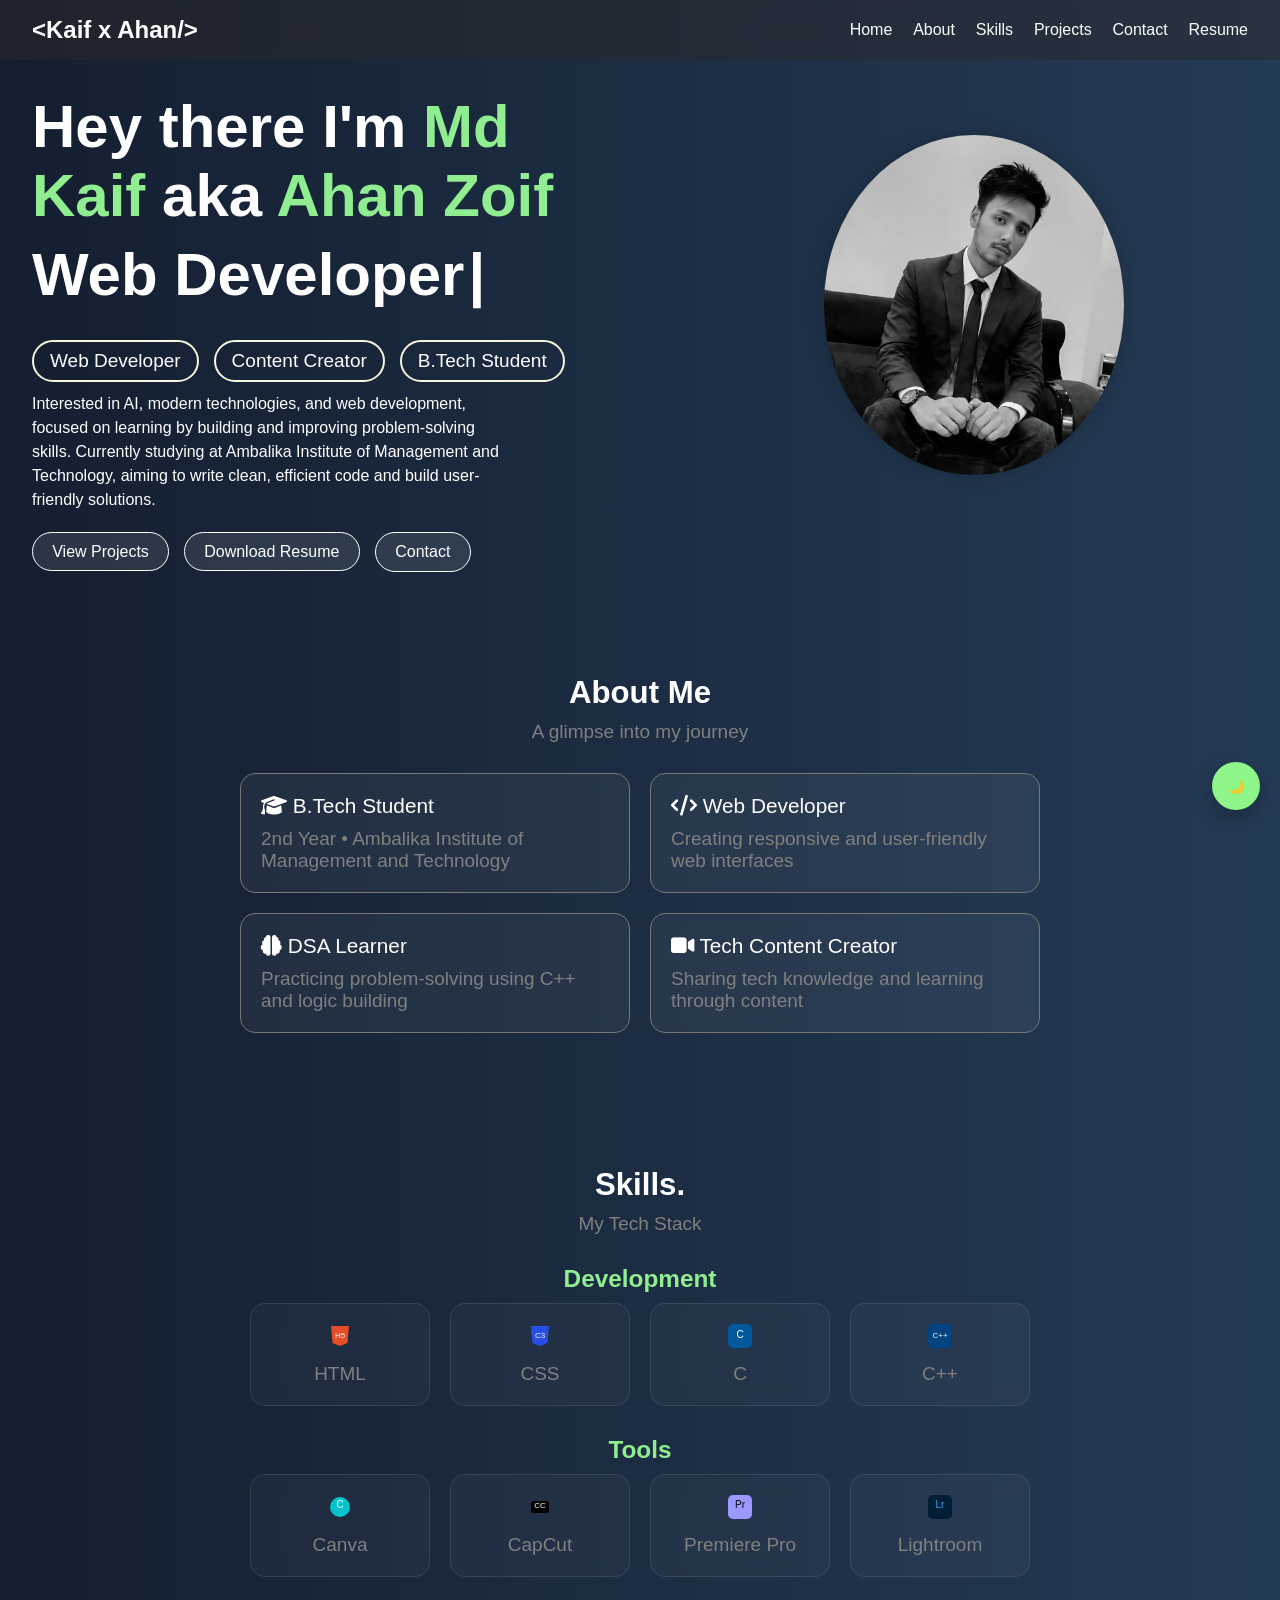
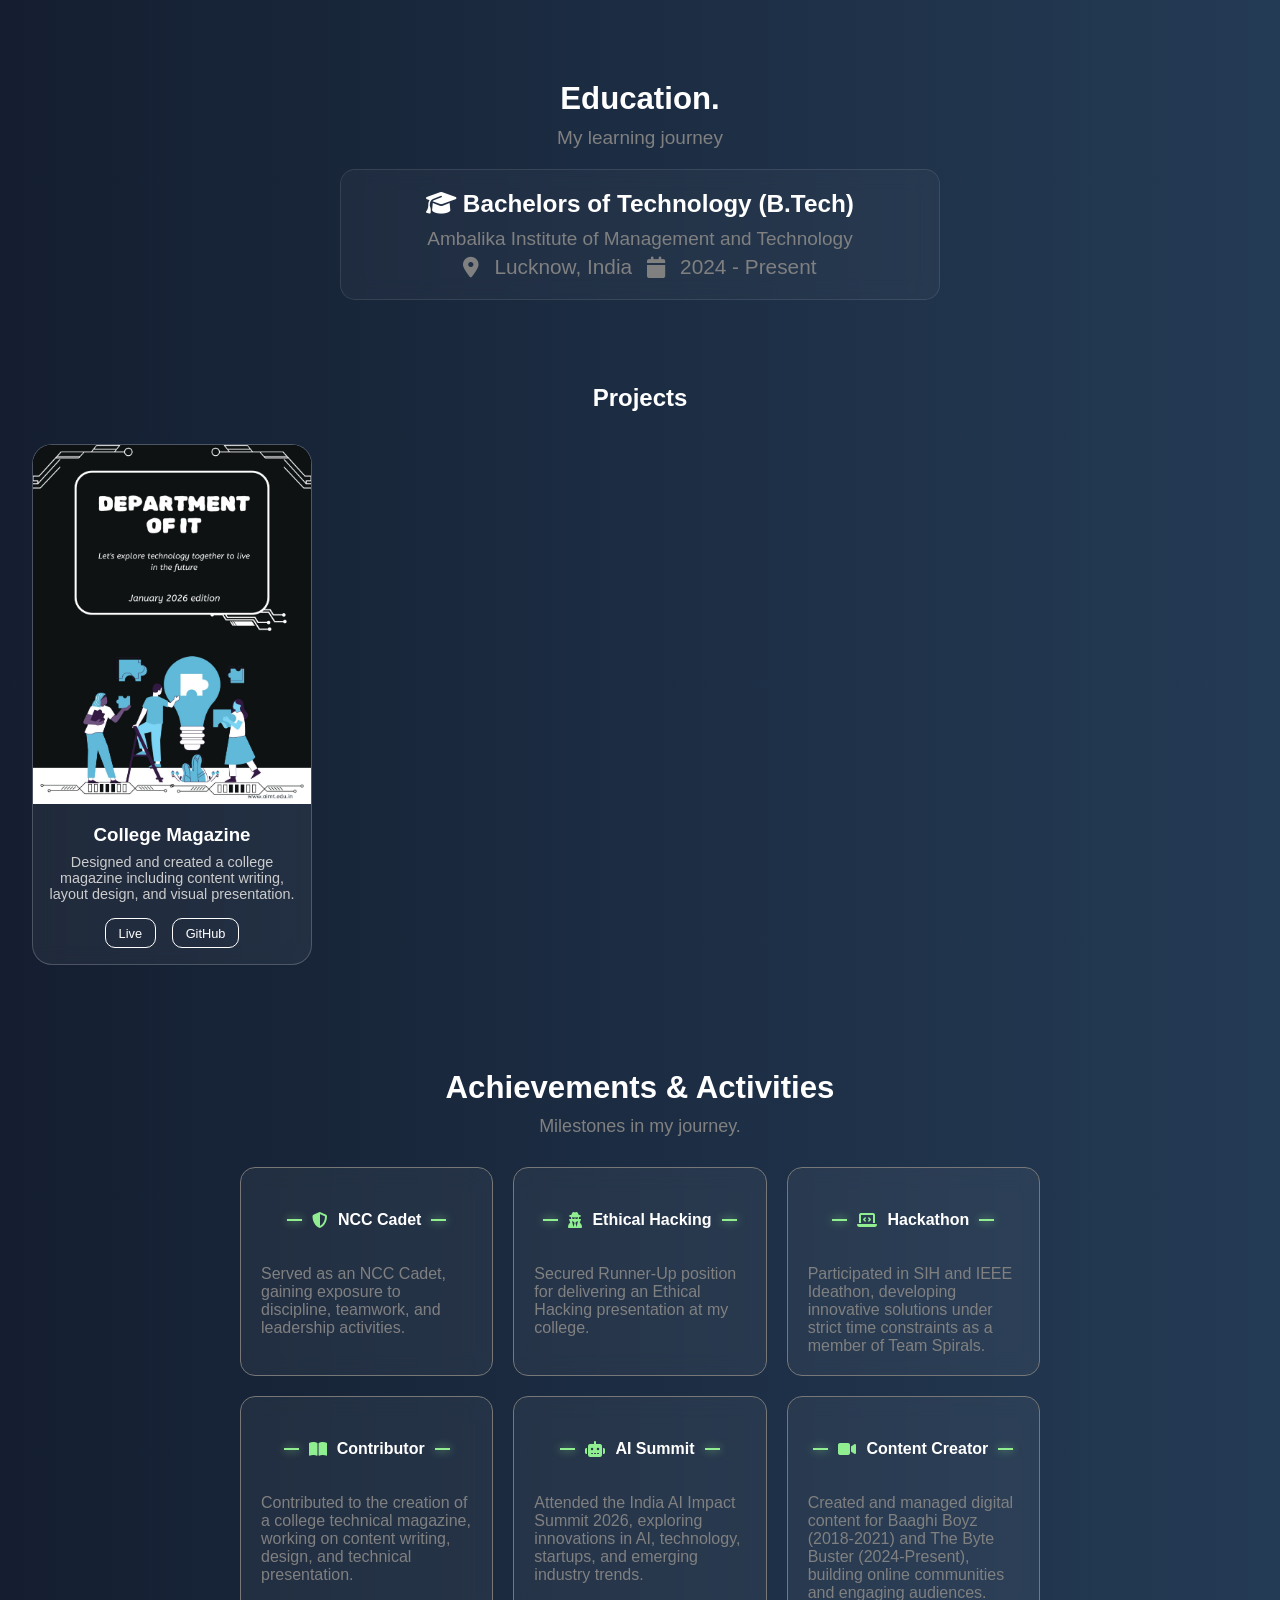
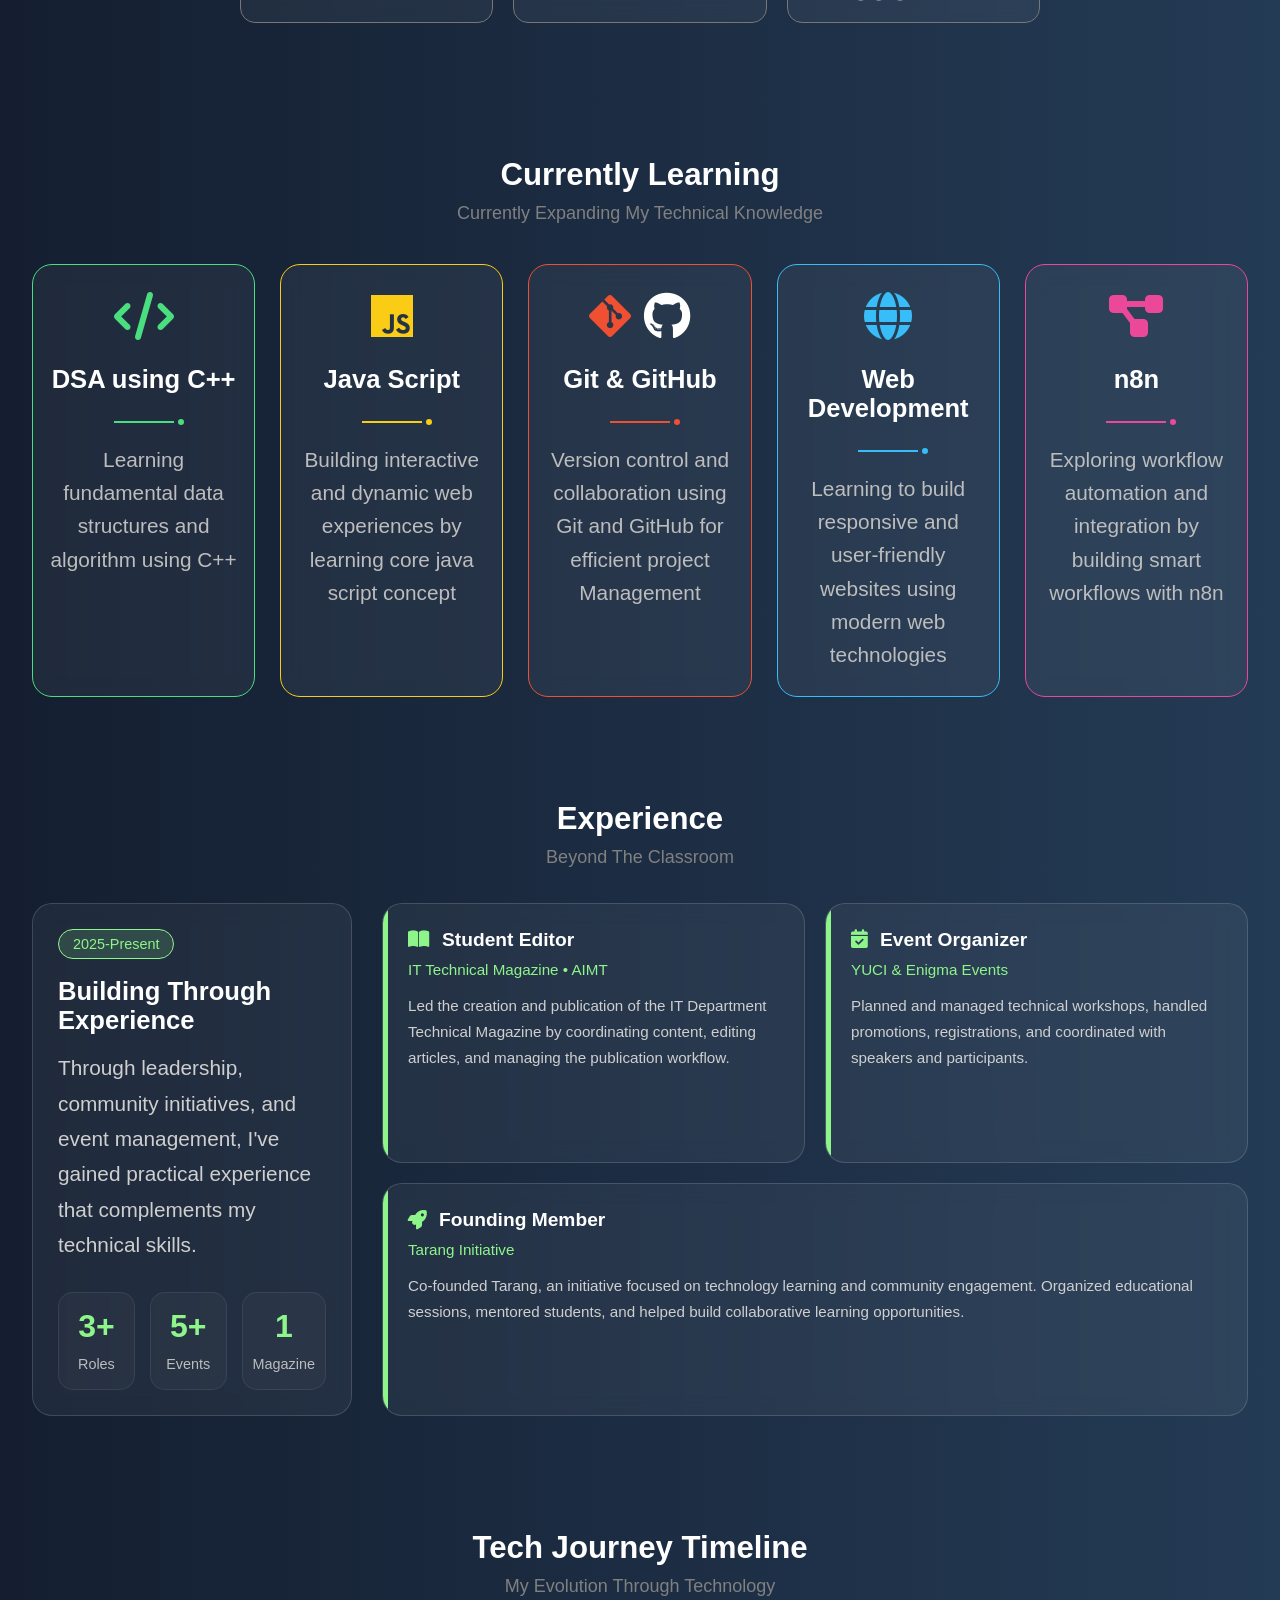
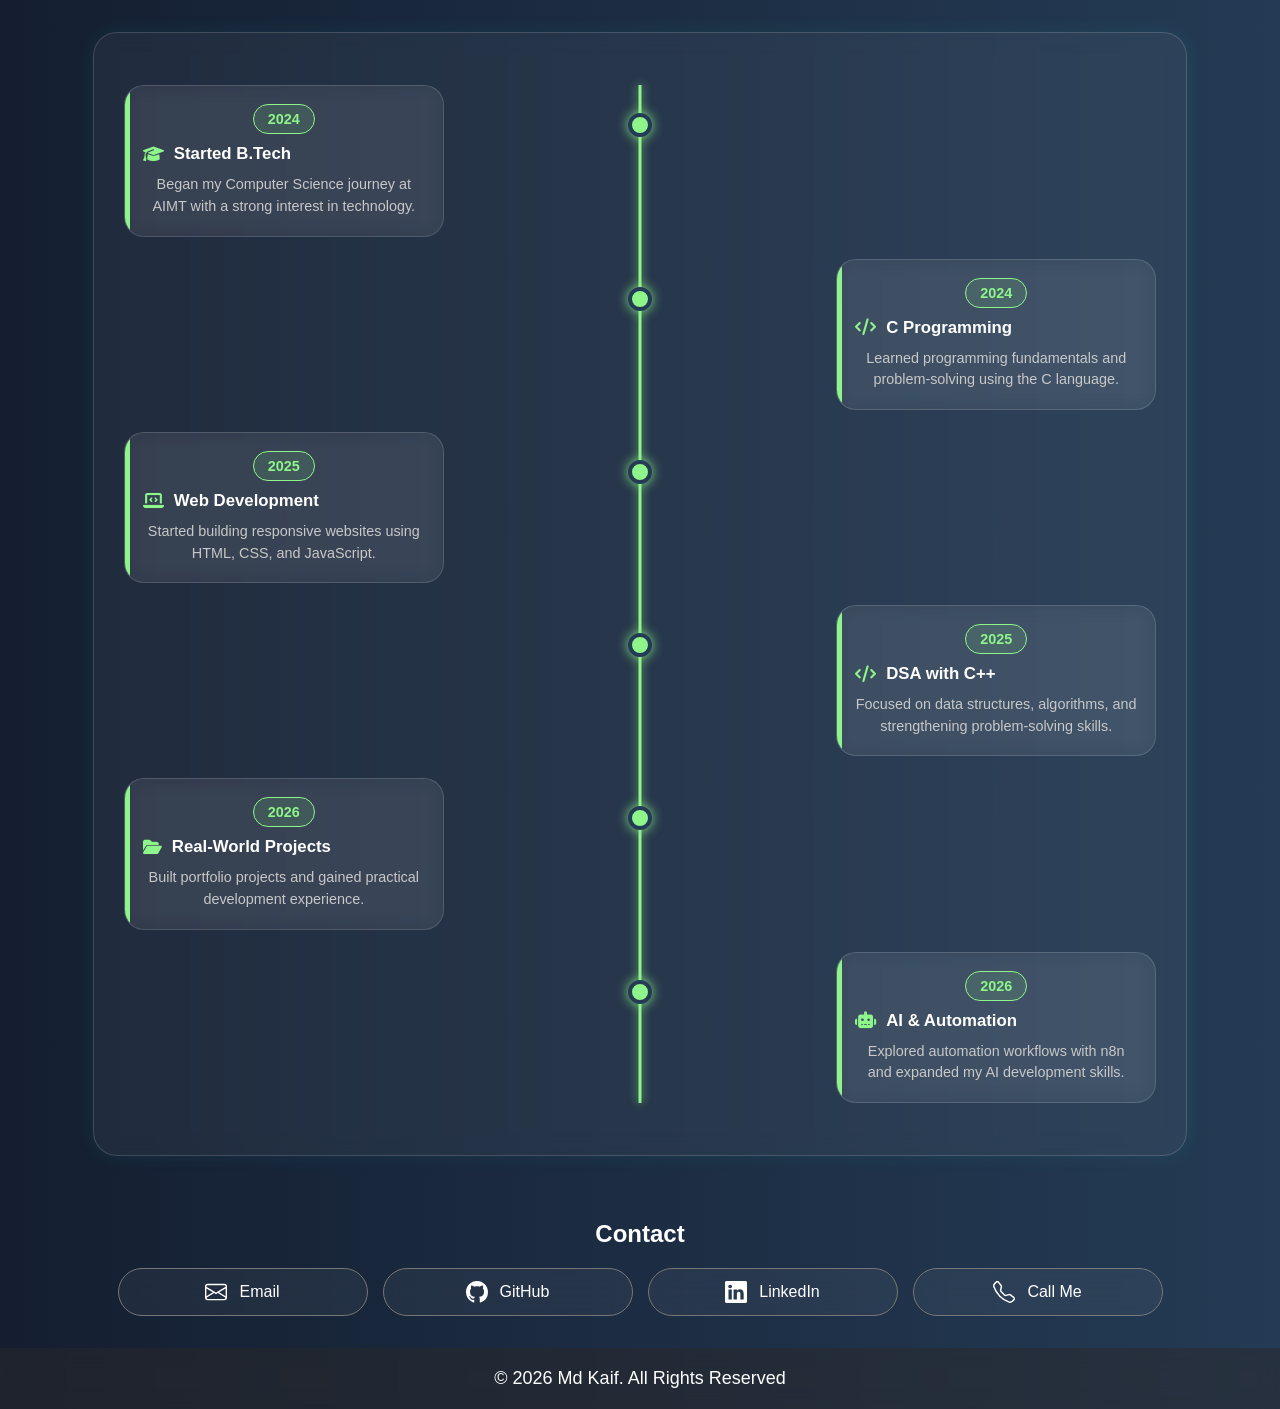
==== commit b00d8d23: "Bug Fix" ====
--- a/portfolio.html
+++ b/portfolio.html
@@ -25,7 +25,7 @@
           <h1>&lt;Kaif x Ahan/&gt;</h1>
         </div>
         <div class="nav_right">
-          <a href="#home">Home</a>
+          <a href="#">Home</a>
           <a href="#about">About</a>
           <a href="#skill">Skills</a>
           <a href="#projects">Projects</a>
@@ -580,6 +580,7 @@
               d="M0 4a2 2 0 0 1 2-2h12a2 2 0 0 1 2 2v8a2 2 0 0 1-2 2H2a2 2 0 0 1-2-2zm2-1a1 1 0 0 0-1 1v.217l7 4.2 7-4.2V4a1 1 0 0 0-1-1zm13 2.383-4.708 2.825L15 11.105zm-.034 6.876-5.64-3.471L8 9.583l-1.326-.795-5.64 3.47A1 1 0 0 0 2 13h12a1 1 0 0 0 .966-.741M1 11.105l4.708-2.897L1 5.383z"
             ></path>
           </svg>
+          <span>Email</span>
         </a>
         <a
           class="contactItem"
@@ -598,6 +599,7 @@
               d="M8 0C3.58 0 0 3.58 0 8c0 3.54 2.29 6.53 5.47 7.59.4.07.55-.17.55-.38 0-.19-.01-.82-.01-1.49-2.01.37-2.53-.49-2.69-.94-.09-.23-.48-.94-.82-1.13-.28-.15-.68-.52-.01-.53.63-.01 1.08.58 1.23.82.72 1.21 1.87.87 2.33.66.07-.52.28-.87.51-1.07-1.78-.2-3.64-.89-3.64-3.95 0-.87.31-1.59.82-2.15-.08-.2-.36-1.02.08-2.12 0 0 .67-.21 2.2.82.64-.18 1.32-.27 2-.27s1.36.09 2 .27c1.53-1.04 2.2-.82 2.2-.82.44 1.1.16 1.92.08 2.12.51.56.82 1.27.82 2.15 0 3.07-1.87 3.75-3.65 3.95.29.25.54.73.54 1.48 0 1.07-.01 1.93-.01 2.2 0 .21.15.46.55.38A8.01 8.01 0 0 0 16 8c0-4.42-3.58-8-8-8"
             ></path>
           </svg>
+          <span>GitHub</span>
         </a>
         <a
           class="contactItem"
@@ -616,6 +618,7 @@
               d="M0 1.146C0 .513.526 0 1.175 0h13.65C15.474 0 16 .513 16 1.146v13.708c0 .633-.526 1.146-1.175 1.146H1.175C.526 16 0 15.487 0 14.854zm4.943 12.248V6.169H2.542v7.225zm-1.2-8.212c.837 0 1.358-.554 1.358-1.248-.015-.709-.52-1.248-1.342-1.248S2.4 3.226 2.4 3.934c0 .694.521 1.248 1.327 1.248zm4.908 8.212V9.359c0-.216.016-.432.08-.586.173-.431.568-.878 1.232-.878.869 0 1.216.662 1.216 1.634v3.865h2.401V9.25c0-2.22-1.184-3.252-2.764-3.252-1.274 0-1.845.7-2.165 1.193v.025h-.016l.016-.025V6.169h-2.4c.03.678 0 7.225 0 7.225z"
             ></path>
           </svg>
+          <span>LinkedIn</span>
         </a>
         <a class="contactItem" href="tel:7050246268">
           <svg
@@ -630,6 +633,7 @@
               d="M3.654 1.328a.678.678 0 0 0-1.015-.063L1.605 2.3c-.483.484-.661 1.169-.45 1.77a17.6 17.6 0 0 0 4.168 6.608 17.6 17.6 0 0 0 6.608 4.168c.601.211 1.286.033 1.77-.45l1.034-1.034a.678.678 0 0 0-.063-1.015l-2.307-1.794a.68.68 0 0 0-.58-.122l-2.19.547a1.75 1.75 0 0 1-1.657-.459L5.482 8.062a1.75 1.75 0 0 1-.46-1.657l.548-2.19a.68.68 0 0 0-.122-.58zM1.884.511a1.745 1.745 0 0 1 2.612.163L6.29 2.98c.329.423.445.974.315 1.494l-.547 2.19a.68.68 0 0 0 .178.643l2.457 2.457a.68.68 0 0 0 .644.178l2.189-.547a1.75 1.75 0 0 1 1.494.315l2.306 1.794c.829.645.905 1.87.163 2.611l-1.034 1.034c-.74.74-1.846 1.065-2.877.702a18.6 18.6 0 0 1-7.01-4.42 18.6 18.6 0 0 1-4.42-7.009c-.362-1.03-.037-2.137.703-2.877z"
             ></path>
           </svg>
+          <span>Call Me</span>
         </a>
       </div>
     </section>
--- a/portfolio.css
+++ b/portfolio.css
@@ -57,6 +57,28 @@
 
 .leftSection span {
   color: lightgreen;
+}
+
+/* ===== Typing Effect Fix ===== */
+.typing-text {
+  min-height: 70px;
+  height: 70px;
+  display: flex;
+  align-items: center;
+  margin: 10px 0;
+  line-height: 1.2;
+}
+
+.typing-text::after {
+  content: "|";
+  margin-left: 4px;
+  animation: blink 0.8s infinite;
+}
+
+@keyframes blink {
+  50% {
+    opacity: 0;
+  }
 }
 
 .intrest {
@@ -437,13 +459,27 @@
   text-decoration: none;
   color: white;
   border: 1px solid #777;
-  padding: 10px 20px;
+  padding: 12px 20px;
   border-radius: 25px;
   width: 250px;
-  text-align: center;
-  transition: 0.3s;
-  backdrop-filter: blur(10px);
-  background: rgba(255, 255, 255, 0.05);
+  display: flex;
+  align-items: center;
+  justify-content: center;
+  gap: 12px;
+  transition: 0.3s;
+  backdrop-filter: blur(10px);
+  background: rgba(255,255,255,0.05);
+}
+
+.contactItem svg{
+  width:22px;
+  height:22px;
+  flex-shrink:0;
+}
+
+.contactItem span{
+  font-size:16px;
+  font-weight:500;
 }
 
 .contactItem:hover {
